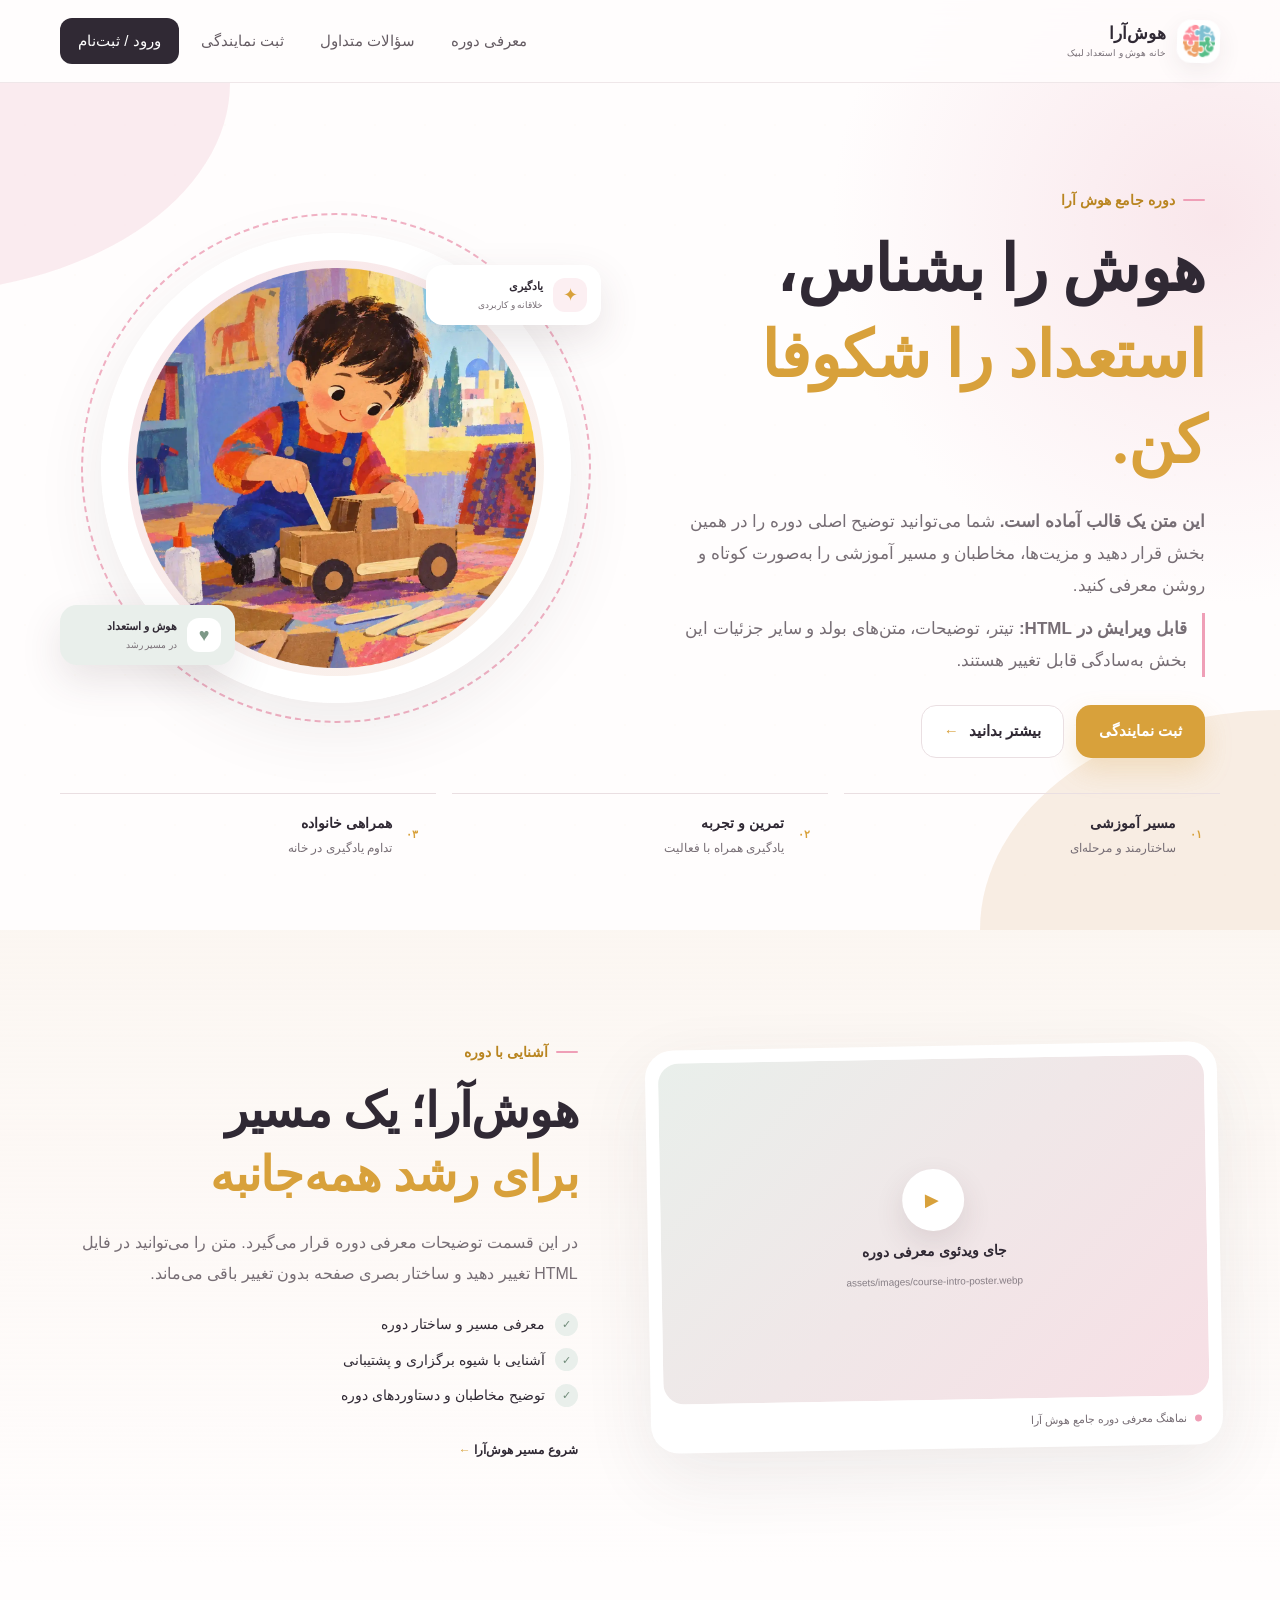
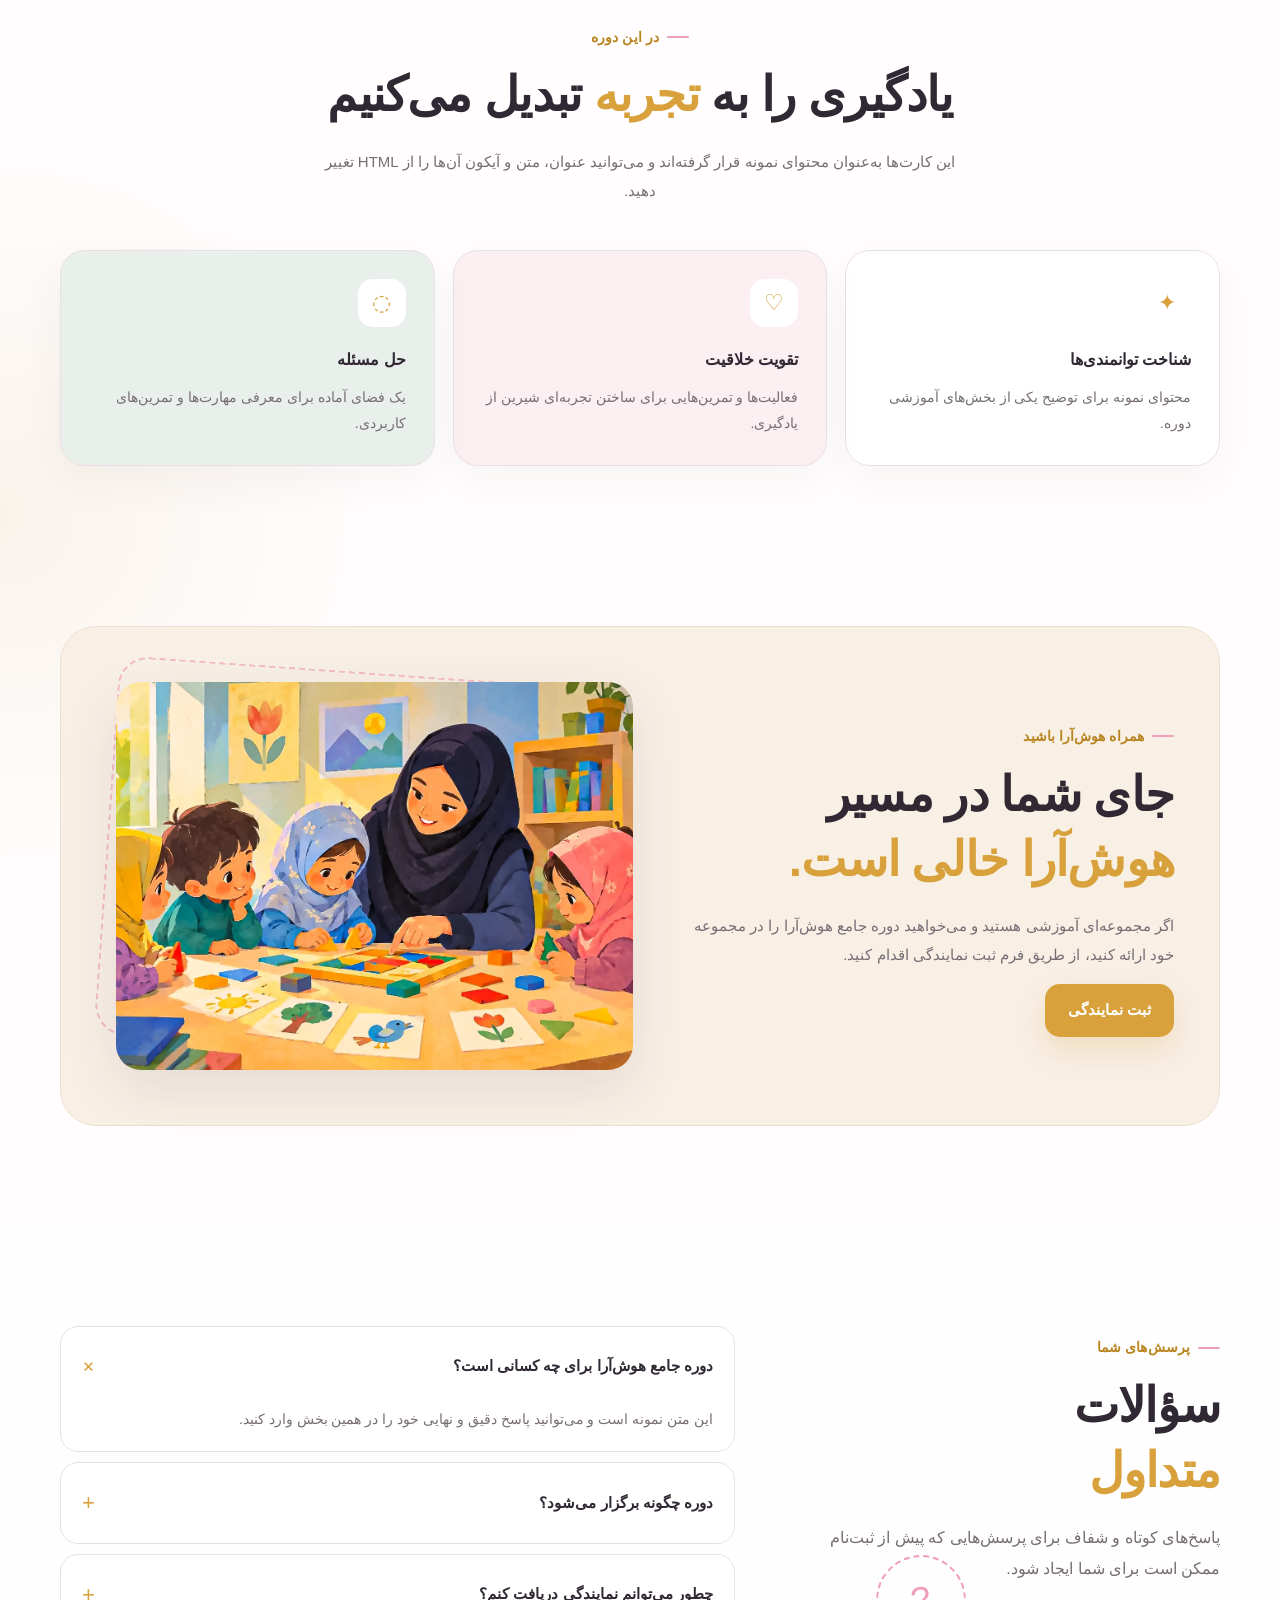
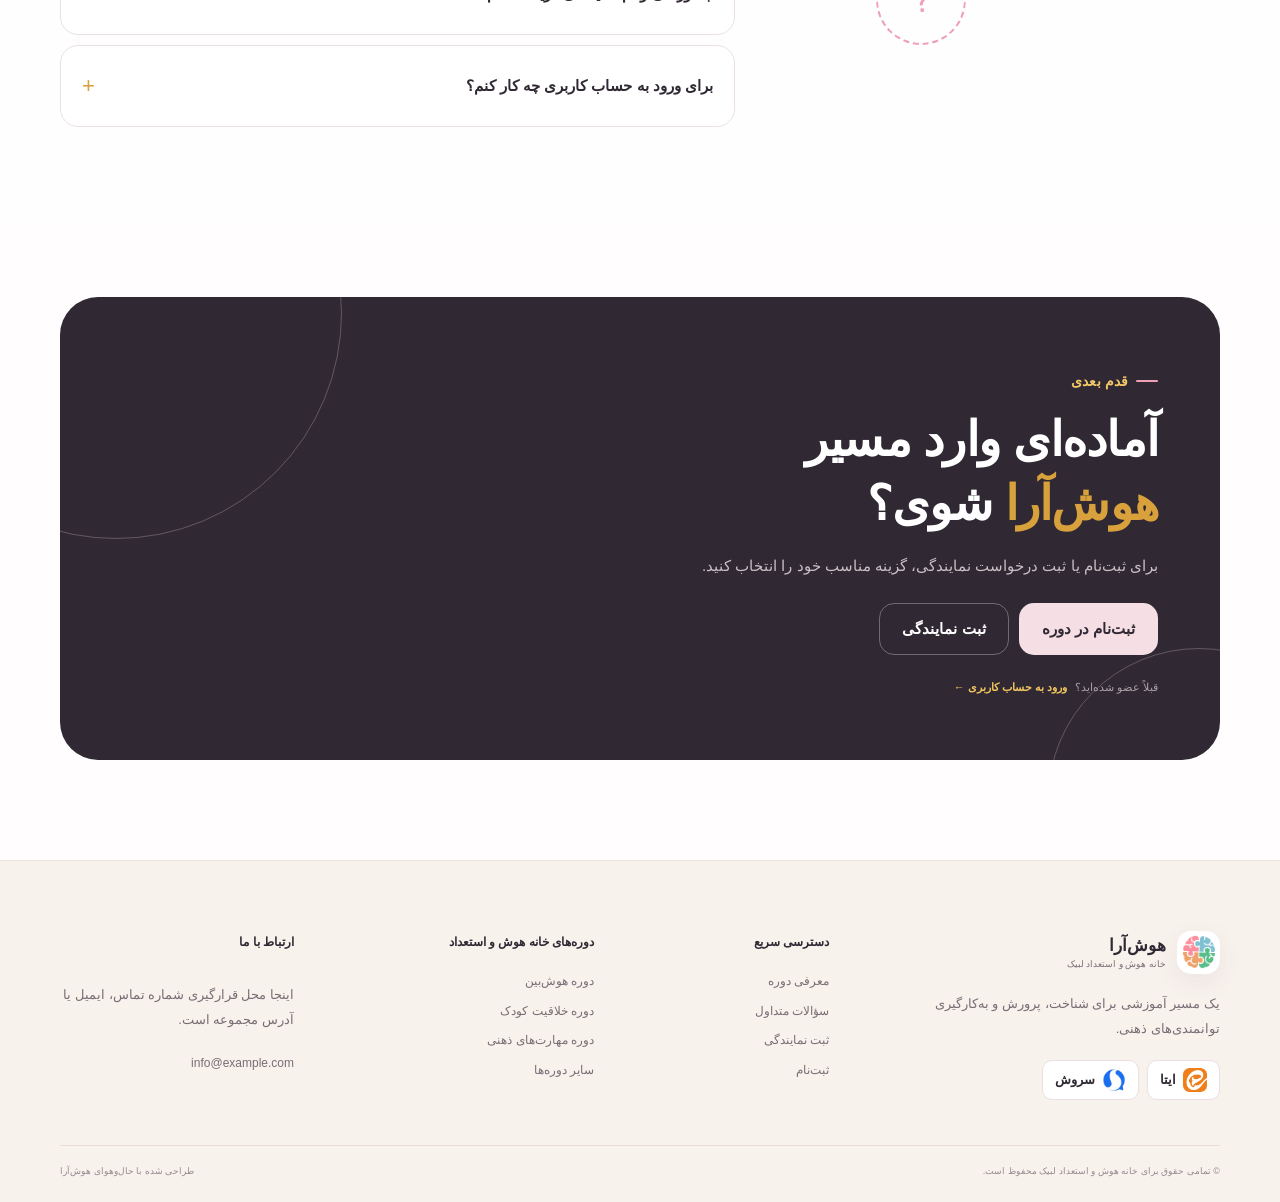
==== index.html @ d4685743 "first commit" ====
<!doctype html>
<html lang="fa" dir="rtl">
<head>
  <meta charset="UTF-8">
  <meta name="viewport" content="width=device-width, initial-scale=1.0">
  <meta name="description" content="دوره جامع هوش آرا؛ آموزش هوش، خلاقیت و مهارت‌های ذهنی">
  <title>دوره جامع هوش آرا</title>
  <link rel="preconnect" href="https://fonts.googleapis.com">
  <link rel="preconnect" href="https://fonts.gstatic.com" crossorigin>
  <link href="https://fonts.googleapis.com/css2?family=Vazirmatn:wght@300;400;500;600;700;800&display=swap" rel="stylesheet">
  <link rel="stylesheet" href="css/styles.css">
</head>
<body>
  <header class="site-header">
    <div class="container nav-wrap">
      <a class="brand" href="#top" aria-label="دوره جامع هوش آرا">
        <span class="brand-mark" aria-hidden="true">
          <img src="assets/logo/logo.png" alt="لوگو دوره جامع هوش آرا" width="32" height="32">
        </span>
        <span class="brand-text">
          <strong>هوش‌آرا</strong>
          <small>خانه هوش و استعداد لبیک</small>
        </span>
      </a>

      <button class="nav-toggle" type="button" aria-label="باز کردن منو" aria-expanded="false">
        <span></span><span></span><span></span>
      </button>

      <nav class="main-nav" aria-label="منوی اصلی">
        <a href="#about">معرفی دوره</a>
        <a href="#faq">سؤالات متداول</a>
        <a href="representive.html">ثبت نمایندگی</a>
        <a class="nav-login" href="student-registration.html">ورود / ثبت‌نام</a>
      </nav>
    </div>
  </header>

  <main id="top">
    <!-- HERO -->
    <section class="hero section">
      <div class="page-decoration page-decoration--top" aria-hidden="true"></div>
      <div class="page-decoration page-decoration--bottom" aria-hidden="true"></div>
      <div class="container hero-grid">
        <div class="hero-copy">
          <span class="eyebrow">دوره جامع هوش آرا</span>
          <h1 style="font-family: 'Darbareh Black';">هوش را بشناس،<br><em>استعداد را شکوفا کن.</em></h1>

          <div class="hero-template">
            <p class="lead"><strong>این متن یک قالب آماده است.</strong> شما می‌توانید توضیح اصلی دوره را در همین بخش قرار دهید و مزیت‌ها، مخاطبان و مسیر آموزشی را به‌صورت کوتاه و روشن معرفی کنید.</p>
            <p class="hero-note"><strong>قابل ویرایش در HTML:</strong> تیتر، توضیحات، متن‌های بولد و سایر جزئیات این بخش به‌سادگی قابل تغییر هستند.</p>
          </div>

          <div class="hero-actions">
            <a class="btn btn-primary" href="representive.html">ثبت نمایندگی</a>
            <a class="btn btn-ghost" href="#about">بیشتر بدانید <span>←</span></a>
          </div>
        </div>

        <div class="hero-visual">
          <div class="visual-frame visual-frame--large">
            <div class="image-placeholder image-placeholder--hero">
              <img src="assets/images/hero-character.webp" alt="کاراکتر معرفی دوره هوش‌آرا" width="400" height="400">
            </div>
          </div>
          <div class="dashed-ring"></div>
          <div class="floating-card floating-card--one">
            <span>✦</span>
            <div><strong>یادگیری</strong><small>خلاقانه و کاربردی</small></div>
          </div>
          <div class="floating-card floating-card--two">
            <span>♥</span>
            <div><strong>هوش و استعداد</strong><small>در مسیر رشد</small></div>
          </div>
        </div>
      </div>

      <div class="hero-bottom">
        <div class="container">
          <div class="mini-stat">
            <span>۰۱</span>
            <div><strong>مسیر آموزشی</strong><small>ساختارمند و مرحله‌ای</small></div>
          </div>
          <div class="mini-stat">
            <span>۰۲</span>
            <div><strong>تمرین و تجربه</strong><small>یادگیری همراه با فعالیت</small></div>
          </div>
          <div class="mini-stat">
            <span>۰۳</span>
            <div><strong>همراهی خانواده</strong><small>تداوم یادگیری در خانه</small></div>
          </div>
        </div>
      </div>
    </section>

    <!-- COURSE INTRO / VIDEO -->
    <section class="intro section" id="about">
      <div class="container intro-grid">
        <div class="video-card">
          <div class="video-inner">
            <div class="video-placeholder">
              <span class="play-button">▶</span>
              <strong>جای ویدئوی معرفی دوره</strong>
              <small>assets/images/course-intro-poster.webp</small>
            </div>
          </div>
          <div class="video-caption">
            <span class="video-dot"></span>
            <span>نماهنگ معرفی دوره جامع هوش آرا</span>
          </div>
        </div>

        <div class="section-copy">
          <span class="eyebrow">آشنایی با دوره</span>
          <h2>هوش‌آرا؛ یک مسیر<br><em>برای رشد همه‌جانبه</em></h2>
          <p>در این قسمت توضیحات معرفی دوره قرار می‌گیرد. متن را می‌توانید در فایل HTML تغییر دهید و ساختار بصری صفحه بدون تغییر باقی می‌ماند.</p>
          <ul class="check-list">
            <li><span>✓</span> معرفی مسیر و ساختار دوره</li>
            <li><span>✓</span> آشنایی با شیوه برگزاری و پشتیبانی</li>
            <li><span>✓</span> توضیح مخاطبان و دستاوردهای دوره</li>
          </ul>
          <a class="text-link" href="representive.html">شروع مسیر هوش‌آرا <span>←</span></a>
        </div>
      </div>
    </section>

    <!-- FEATURE CARDS -->
    <section class="features section">
      <div class="container">
        <div class="section-heading centered">
          <span class="eyebrow">در این دوره</span>
          <h2>یادگیری را به <em>تجربه</em> تبدیل می‌کنیم</h2>
          <p>این کارت‌ها به‌عنوان محتوای نمونه قرار گرفته‌اند و می‌توانید عنوان، متن و آیکون آن‌ها را از HTML تغییر دهید.</p>
        </div>

        <div class="feature-grid">
          <article class="feature-card">
            <div class="feature-icon">✦</div>
            <h3>شناخت توانمندی‌ها</h3>
            <p>محتوای نمونه برای توضیح یکی از بخش‌های آموزشی دوره.</p>
          </article>
          <article class="feature-card feature-card--pink">
            <div class="feature-icon">♡</div>
            <h3>تقویت خلاقیت</h3>
            <p>فعالیت‌ها و تمرین‌هایی برای ساختن تجربه‌ای شیرین از یادگیری.</p>
          </article>
          <article class="feature-card feature-card--green">
            <div class="feature-icon">◌</div>
            <h3>حل مسئله</h3>
            <p>یک فضای آماده برای معرفی مهارت‌ها و تمرین‌های کاربردی.</p>
          </article>
        </div>
      </div>
    </section>

    <!-- REPRESENTATIVE VISUAL -->
    <section class="representative section" id="representative">
      <div class="container representative-box">
        <div class="representative-copy">
          <span class="eyebrow">همراه هوش‌آرا باشید</span>
          <h2>جای شما در مسیر<br><em>هوش‌آرا خالی است.</em></h2>
          <p>اگر مجموعه‌ای آموزشی هستید و می‌خواهید دوره جامع هوش‌آرا را در مجموعه خود ارائه کنید، از طریق فرم ثبت نمایندگی اقدام کنید.</p>
          <a class="btn btn-primary" href="representive.html">ثبت نمایندگی</a>
        </div>
        <div class="representative-visual">
          <img class="representative-image" src="assets/images/description-picture.webp" alt="مربی و کودکان در حال فعالیت آموزشی و خلاقانه">
        </div>
      </div>
    </section>

    <!-- FAQ -->
    <section class="faq section" id="faq">
      <div class="container faq-grid">
        <div class="section-copy faq-intro">
          <span class="eyebrow">پرسش‌های شما</span>
          <h2>سؤالات<br><em>متداول</em></h2>
          <p>پاسخ‌های کوتاه و شفاف برای پرسش‌هایی که پیش از ثبت‌نام ممکن است برای شما ایجاد شود.</p>
          <div class="faq-decoration">?</div>
        </div>

        <div class="accordion">
          <div class="faq-item is-open">
            <button class="faq-question" type="button" aria-expanded="true">
              <span>دوره جامع هوش‌آرا برای چه کسانی است؟</span>
              <b>+</b>
            </button>
            <div class="faq-answer">
              <p>این متن نمونه است و می‌توانید پاسخ دقیق و نهایی خود را در همین بخش وارد کنید.</p>
            </div>
          </div>

          <div class="faq-item">
            <button class="faq-question" type="button" aria-expanded="false">
              <span>دوره چگونه برگزار می‌شود؟</span>
              <b>+</b>
            </button>
            <div class="faq-answer">
              <p>فرمت برگزاری، زمان‌بندی و جزئیات دسترسی را می‌توانید اینجا توضیح دهید.</p>
            </div>
          </div>

          <div class="faq-item">
            <button class="faq-question" type="button" aria-expanded="false">
              <span>چطور می‌توانم نمایندگی دریافت کنم؟</span>
              <b>+</b>
            </button>
            <div class="faq-answer">
              <p>اطلاعات مراحل ثبت نمایندگی و شرایط موردنیاز در این بخش قرار می‌گیرد.</p>
            </div>
          </div>

          <div class="faq-item">
            <button class="faq-question" type="button" aria-expanded="false">
              <span>برای ورود به حساب کاربری چه کار کنم؟</span>
              <b>+</b>
            </button>
            <div class="faq-answer">
              <p>از دکمه ورود در منوی سایت یا بخش پایانی صفحه استفاده کنید.</p>
            </div>
          </div>
        </div>
      </div>
    </section>

    <!-- CTA -->
    <section class="cta section" id="register">
      <div class="container">
        <div class="cta-card">
          <div class="cta-pattern"></div>
          <div class="cta-content">
            <span class="eyebrow">قدم بعدی</span>
            <h2>آماده‌ای وارد مسیر<br><em>هوش‌آرا</em> شوی؟</h2>
            <p>برای ثبت‌نام یا ثبت درخواست نمایندگی، گزینه مناسب خود را انتخاب کنید.</p>
            <div class="cta-actions">
              <a class="btn btn-primary btn-light" href="representive.html">ثبت‌نام در دوره</a>
              <a class="btn btn-outline-light" href="representive.html">ثبت نمایندگی</a>
            </div>
            <div class="login-row">
              <span>قبلاً عضو شده‌اید؟</span>
            <a href="representive.html">ورود به حساب کاربری ←</a>
            </div>
          </div>
        </div>
      </div>
    </section>
  </main>

  <footer class="site-footer">
    <div class="container footer-grid">
      <div class="footer-brand">
        <a class="brand" href="#top">
          <span class="brand-mark" aria-hidden="true">
            <img src="assets/logo/logo.png" alt="لوگو دوره جامع هوش آرا" width="32" height="32">
          </span>
          <span class="brand-text">
            <strong>هوش‌آرا</strong>
            <small>خانه هوش و استعداد لبیک</small>
          </span>
        </a>
        <p>یک مسیر آموزشی برای شناخت، پرورش و به‌کارگیری توانمندی‌های ذهنی.</p>
        <div class="socials">
          <a href="https://eitaa.com/khanehoshelabbayk" aria-label="ایتا"><img class="social-icon" src="assets/images/eitaa.png" alt=""><span>ایتا</span></a>
          <a href="https://splus.ir/khanehoshelabbayk" aria-label="سروش"><img class="social-icon" src="assets/images/splus.webp" alt=""><span>سروش</span></a>
        </div>
      </div>

      <div class="footer-column">
        <h3>دسترسی سریع</h3>
        <a href="#about">معرفی دوره</a>
        <a href="#faq">سؤالات متداول</a>
        <a href="representive.html">ثبت نمایندگی</a>
        <a href="representive.html">ثبت‌نام</a>
      </div>

      <div class="footer-column">
        <h3>دوره‌های خانه هوش و استعداد</h3>
        <a href="#">دوره هوش‌بین</a>
        <a href="#">دوره خلاقیت کودک</a>
        <a href="#">دوره مهارت‌های ذهنی</a>
        <a href="#">سایر دوره‌ها</a>
      </div>

      <div class="footer-column">
        <h3>ارتباط با ما</h3>
        <p>اینجا محل قرارگیری شماره تماس، ایمیل یا آدرس مجموعه است.</p>
        <a class="footer-email" href="mailto:info@example.com">info@example.com</a>
      </div>
    </div>

    <div class="container footer-bottom">
      <span>© تمامی حقوق برای خانه هوش و استعداد لبیک محفوظ است.</span>
      <span>طراحی شده با حال‌وهوای هوش‌آرا</span>
    </div>
  </footer>

  <script src="js/main.js"></script>
</body>
</html>
---- css/styles.css ----
:root {
  --bg: #fffdfd;
  --surface: #ffffff;
  --cream: #f8efe5;
  --cream-deep: #f2e0ce;
  
  --pink: #f7dfe5;
  --pink-soft: #fceff2;
  --pink-strong: #ef9fb7;
  --gold: #d8a13b;
  --gold-dark: #b98520;
  --green: #8ea294;
  --green-soft: #e9efeb;
  --ink: #302934;
  --muted: #776e75;
  --line: #eadfe2;
  --shadow: 0 24px 70px rgba(72, 51, 60, .09);
  --radius-xl: 34px;
  --radius-lg: 24px;
  --radius-md: 16px;
}

* { box-sizing: border-box; }
html { scroll-behavior: smooth; overflow-x: clip; }
body {
  margin: 0;
  overflow-x: clip;
  color: var(--ink);
  background:
    radial-gradient(circle at 95% 5%, rgba(247,223,229,.75), transparent 24rem),
    radial-gradient(circle at 0% 48%, rgba(248,239,229,.72), transparent 23rem),
    var(--bg);
  font-family: "Darbareh", Tahoma, sans-serif;
  font-size: 18px;
  line-height: 1.9;
}
body::before {
  content: "";
  position: fixed;
  inset: 0;
  pointer-events: none;
  opacity: .24;
  background-image:
    radial-gradient(circle at 25px 25px, rgba(216,161,59,.08) 1px, transparent 1.5px);
  background-size: 50px 50px;
  z-index: -2;
}
a { color: inherit; text-decoration: none; }
button, a { -webkit-tap-highlight-color: transparent; }
.container { width: min(1160px, calc(100% - 40px)); margin-inline: auto; }

.page-decoration {
  position: absolute;
  pointer-events: none;
  z-index: -1;
  filter: blur(.1px);
}
.page-decoration--top {
  width: 320px; height: 210px; top: 0; left: -90px;
  background: var(--pink); border-radius: 0 0 100% 0;
  opacity: .58;
}
.page-decoration--bottom {
  width: 300px; height: 220px; bottom: 0; right: 0;
  background: var(--cream-deep); border-radius: 100% 0 0 0;
  opacity: .55;
}

.site-header {
  position: sticky;
  top: 0;
  z-index: 20;
  background: rgba(255,253,253,.82);
  backdrop-filter: blur(18px);
  border-bottom: 1px solid rgba(234,223,226,.75);
}
.nav-wrap { min-height: 82px; display: flex; align-items: center; justify-content: space-between; gap: 24px; }
.brand { display: inline-flex; align-items: center; gap: 11px; }
.brand-mark {
  width: 43px; height: 43px; display: grid; grid-template-columns: 1fr 1fr;
  gap: 2px; padding: 5px; border-radius: 14px;
  background: #fff; box-shadow: 0 8px 25px rgba(80,50,60,.08);
  transform: rotate(2deg);
}
.brand-mark span { display: block; border-radius: 10px; }
.brand-mark span:nth-child(1) { background: #ef8fa8; }
.brand-mark span:nth-child(2) { background: #75bdd3; }
.brand-mark span:nth-child(3) { background: #e5a45a; }
.brand-mark span:nth-child(4) { background: #83ba83; }
.brand-text { display: grid; line-height: 1.25; }
.brand-text strong { font-size: 17px; }
.brand-text small { font-size: 9px; color: var(--muted); margin-top: 3px; }
.main-nav { display: flex; align-items: center; gap: 8px; }
.main-nav a { padding: 9px 14px; color: #665d64; font-size: 15px; font-weight: 500; border-radius: 12px; transition: background-color .24s ease, color .24s ease, transform .24s ease; }
.main-nav a:hover { background: var(--pink-soft); color: var(--ink); }
.main-nav .nav-login { background: var(--ink); color: #fff; padding-inline: 18px; }
.nav-toggle { display:none; background:none; border:0; padding:8px; cursor:pointer; }
.nav-toggle span { display:block; width:25px; height:2px; margin:5px; background:var(--ink); border-radius:10px; }

.section { padding: 100px 0; }
.hero { position:relative; isolation:isolate; padding-top: 80px; padding-bottom: 55px; overflow: hidden; }
.hero-grid { min-height: 610px; display: grid; grid-template-columns: 1fr 1fr; align-items: center; gap: 55px; }
.hero-copy { order: 0; padding-right: 15px; }
.hero-visual { order: 1; }
.eyebrow {
  display: inline-flex; align-items: center; gap: 8px; color: var(--gold-dark);
  font-size: 12px; font-weight: 700; letter-spacing: .1px;
}
.eyebrow::before { content:""; width: 22px; height: 2px; background: var(--pink-strong); border-radius: 10px; }
.hero h1, h2 { margin: 13px 0 20px; line-height: 1.35; letter-spacing: -.8px; }
.hero h1 { font-size: clamp(38px, 5vw, 65px); }
h2 { font-size: clamp(31px, 4vw, 48px); }
em { color: var(--gold); font-style: normal; }
.hero-template { max-width: 580px; color: var(--muted); font-size: 15px; }
.hero-template p { margin: 10px 0; }
.hero-note { padding-right: 15px; border-right: 3px solid var(--pink-strong); }
.hero-actions { display:flex; gap:12px; flex-wrap:wrap; margin-top:28px; }
.btn {
  display:inline-flex; align-items:center; justify-content:center; gap:10px;
  min-height: 48px; padding: 11px 22px; border-radius: 15px; border:1px solid transparent;
  font-size: 13px; font-weight:700; transition: transform .2s, box-shadow .2s, background .2s;
}
.btn:hover { transform: translateY(-2px); }
.btn-primary { background: var(--gold); color: #fff; box-shadow: 0 13px 28px rgba(216,161,59,.22); }
.btn-primary:hover { background: var(--gold-dark); }
.btn-ghost { background: #fff; border-color: var(--line); color: var(--ink); }
.btn-ghost span, .text-link span { color: var(--gold); }

.hero-visual { min-height: 580px; position:relative; display:flex; align-items:center; justify-content:center; }
.visual-frame--large {
  width: min(470px, 80vw); aspect-ratio: 1;
  border: 1px solid #fff; padding: 17px; border-radius: 50%;
  background: rgba(255,255,255,.82); box-shadow: var(--shadow);
  position: relative; z-index:2;
}
.image-placeholder {
  width:100%; height:100%; display:flex; flex-direction:column; align-items:center; justify-content:center;
  text-align:center; color:#887d83;
  background:
    linear-gradient(135deg, rgba(247,223,229,.8), rgba(248,239,229,.75)),
    repeating-linear-gradient(45deg, rgba(255,255,255,.38) 0 10px, transparent 10px 20px);
}
.image-placeholder--hero { border-radius:50%; border: 9px solid #fff; }
.image-placeholder--square { border-radius: 25px; min-height: 340px; }
.placeholder-icon { font-size: 42px; color: var(--gold); line-height:1; margin-bottom:10px; }
.image-placeholder strong { font-size:15px; }
.image-placeholder small { font-size:10px; direction:ltr; opacity:.65; margin-top:4px; }
.dashed-ring {
  position:absolute; width: 510px; aspect-ratio:1; border: 2px dashed var(--pink-strong);
  border-radius:50%; opacity:.8; transform: rotate(8deg);
}
.floating-card {
  position:absolute; z-index:3; display:flex; align-items:center; gap:10px;
  background:#fff; padding:11px 14px; border-radius:17px; box-shadow:0 15px 40px rgba(75,54,63,.13);
  min-width: 175px;
}
.floating-card > span { width:34px; height:34px; display:grid; place-items:center; border-radius:12px; background:var(--pink-soft); color:var(--gold); }
.floating-card strong, .floating-card small { display:block; }
.floating-card strong { font-size:11px; }
.floating-card small { color:var(--muted); font-size:9px; }
.floating-card--one { right: 2%; top: 15%; }
.floating-card--two { left: 0; bottom: 16%; background: var(--green-soft); }
.floating-card--two > span { background:#fff; color:#7d9887; }

.hero-bottom { margin-top: 20px; }
.hero-bottom .container { display:grid; grid-template-columns: repeat(3, 1fr); gap:16px; }
.mini-stat {
  display:flex; align-items:center; gap:14px; padding:16px 18px; border-top:1px solid var(--line);
}
.mini-stat > span { font-size:11px; color:var(--gold); font-weight:800; }
.mini-stat strong, .mini-stat small { display:block; }
.mini-stat strong { font-size:12px; }
.mini-stat small { font-size:10px; color:var(--muted); }

.intro { background: linear-gradient(180deg, rgba(248,239,229,.48), rgba(255,255,255,0)); }
.intro-grid { display:grid; grid-template-columns: 1.05fr .95fr; align-items:center; gap:70px; }
.video-card { background:#fff; padding:13px; border-radius:28px; box-shadow:var(--shadow); transform:rotate(-1deg); }
.video-inner { aspect-ratio: 16/10; overflow:hidden; border-radius:21px; }
.video-placeholder { height:100%; display:flex; flex-direction:column; align-items:center; justify-content:center; gap:7px; background: linear-gradient(135deg,#e9efeb,#f7dfe5); }
.play-button {
  width:62px; height:62px; display:grid; place-items:center; padding-right:2px;
  background:#fff; color:var(--gold); border-radius:50%; box-shadow:0 12px 30px rgba(70,50,60,.12);
}
.video-placeholder strong { font-size:14px; }
.video-placeholder small { font-size:10px; opacity:.55; direction:ltr; }
.video-caption { padding:12px 8px 3px; display:flex; align-items:center; gap:8px; font-size:11px; color:var(--muted); }
.video-dot { width:7px; height:7px; border-radius:50%; background:var(--pink-strong); }
.section-copy p { color:var(--muted); font-size:14px; max-width:520px; }
.check-list { list-style:none; padding:0; margin:22px 0; display:grid; gap:9px; }
.check-list li { font-size:12px; display:flex; align-items:center; gap:10px; }
.check-list span { display:grid; place-items:center; width:23px; height:23px; border-radius:50%; background:var(--green-soft); color:#6f8a78; font-size:11px; }
.text-link { font-size:12px; font-weight:800; color:var(--ink); }

.features { padding-top:50px; }
.section-heading { max-width:660px; margin-bottom:45px; }
.section-heading.centered { text-align:center; margin-inline:auto; }
.section-heading.centered .eyebrow { justify-content:center; }
.section-heading p { color:var(--muted); font-size:13px; }
.feature-grid { display:grid; grid-template-columns:repeat(3,1fr); gap:18px; }
.feature-card { background:rgba(255,255,255,.8); border:1px solid var(--line); border-radius:25px; padding:28px; box-shadow:0 15px 45px rgba(72,51,60,.05); }
.feature-card--pink { background:var(--pink-soft); }
.feature-card--green { background:var(--green-soft); }
.feature-icon { width:48px; height:48px; display:grid; place-items:center; border-radius:15px; background:#fff; color:var(--gold); font-size:22px; margin-bottom:18px; }
.feature-card h3 { margin:0 0 8px; font-size:16px; }
.feature-card p { margin:0; color:var(--muted); font-size:12px; }

.representative { padding-top:60px; }
.representative-box {
  display:grid; grid-template-columns:.95fr 1.05fr; gap:45px; align-items:center;
  padding:45px; border-radius:36px; background:var(--cream); border:1px solid #f0dfcf;
}
.representative-copy p { color:var(--muted); font-size:13px; max-width:500px; }
.representative-visual { position:relative; padding:10px; }
.representative-visual::before { content:""; position:absolute; inset:0 8% 7% 0; border:2px dashed rgba(239,159,183,.65); border-radius:30px; transform:rotate(4deg); }
.representative-image { position:relative; z-index:1; display:block; width:100%; min-height:340px; aspect-ratio:4/3; object-fit:cover; border-radius:25px; box-shadow:0 20px 55px rgba(72,51,60,.1); }

.faq { background:rgba(255,255,255,.6); }
.faq-grid { display:grid; grid-template-columns:.75fr 1.25fr; gap:80px; align-items:start; }
.faq-intro { position:relative; }
.faq-decoration {
  position:absolute; left:15%; bottom:-45px; width:90px; height:90px; border:2px dashed var(--pink-strong);
  border-radius:50%; display:grid; place-items:center; color:var(--pink-strong); font-size:36px; transform:rotate(-10deg);
}
.accordion { display:grid; gap:10px; }
.faq-item { background:#fff; border:1px solid var(--line); border-radius:18px; overflow:hidden; }
.faq-question { width:100%; padding:19px 21px; border:0; background:transparent; color:var(--ink); font:inherit; font-size:15px; font-weight:700; display:flex; align-items:center; justify-content:space-between; text-align:right; cursor:pointer; }
.faq-question b { color:var(--gold); font-size:22px; font-weight:400; transition:transform .22s ease; }
.faq-item.is-open .faq-question b { transform:rotate(45deg); }
.faq-answer { max-height:0; overflow:hidden; transition:max-height .32s cubic-bezier(.2,.7,.2,1); }
.faq-answer p { margin:0; padding:0 21px 18px; color:var(--muted); font-size:14px; }
.faq-item.is-open .faq-answer { max-height:180px; }

.cta { padding-top:70px; }
.cta-card {
  position:relative; overflow:hidden; border-radius:38px; background:var(--ink); color:#fff;
  padding:62px; min-height:380px; display:flex; align-items:center;
}
.cta-card::before, .cta-card::after { content:""; position:absolute; border:1px solid rgba(247,223,229,.25); border-radius:50%; }
.cta-card::before { width:450px; height:450px; left:-170px; top:-210px; }
.cta-card::after { width:300px; height:300px; right:-130px; bottom:-190px; }
.cta-content { position:relative; z-index:1; max-width:650px; }
.cta-content .eyebrow { color:#f3c867; }
.cta-content h2 { margin-bottom:10px; }
.cta-content p { color:#c9c0c5; font-size:13px; }
.cta-actions { display:flex; gap:10px; flex-wrap:wrap; margin-top:22px; }
.btn-light { background:#f6dfe4; color:var(--ink); box-shadow:none; }
.btn-outline-light { border-color:rgba(255,255,255,.3); color:#fff; }
.login-row { display:flex; gap:8px; align-items:center; margin-top:22px; font-size:11px; color:#aaa1a7; }
.login-row a { color:#f2c65e; font-weight:700; }

.site-footer { padding:70px 0 22px; background:#f8f2ed; border-top:1px solid #efe2d9; }
.footer-grid { display:grid; grid-template-columns:1.35fr .75fr 1fr .9fr; gap:40px; }
.footer-brand p, .footer-column p { color:var(--muted); font-size:11px; max-width:300px; }
.socials { display:flex; gap:8px; margin-top:18px; }
.socials a { display:inline-flex; align-items:center; gap:7px; padding:7px 12px; border-radius:10px; background:#fff; border:1px solid var(--line); font-size:13px; font-weight:600; white-space:nowrap; }
.social-icon { display:block; width:24px; height:24px; object-fit:contain; }
.footer-column { display:flex; flex-direction:column; align-items:flex-start; gap:7px; }
.footer-column h3 { margin:0 0 9px; font-size:12px; }
.footer-column a { color:var(--muted); font-size:10px; }
.footer-column a:hover { color:var(--gold-dark); }
.footer-email { direction:ltr; }
.footer-bottom { margin-top:45px; padding-top:17px; border-top:1px solid #e8dcd3; display:flex; justify-content:space-between; gap:20px; color:#948990; font-size:9px; }

@media (max-width: 900px) {
  .hero-grid, .intro-grid, .representative-box, .faq-grid { grid-template-columns:1fr; }
  .hero-copy { order:1; text-align:center; padding:0; }
  .hero-visual { order:0; }
  .hero-template { margin-inline:auto; }
  .hero-actions { justify-content:center; }
  .hero-visual { min-height:520px; }
  .feature-grid { grid-template-columns:1fr; }
  .faq-grid { gap:35px; }
  .footer-grid { grid-template-columns:1fr 1fr; }
}
@media (max-width: 700px) {
  .container { width:min(100% - 36px, 1160px); }
  .nav-wrap { min-height:70px; }
  .main-nav {
    position:absolute; top:70px; right:18px; left:18px; padding:10px;
    flex-direction:column; align-items:stretch; background:#fff; border:1px solid var(--line);
    border-radius:18px; box-shadow:var(--shadow); display:flex;
    opacity:0; visibility:hidden; pointer-events:none; transform:translateY(-8px) scale(.985);
    transform-origin:top center;
    transition:opacity .24s ease, transform .24s cubic-bezier(.2,.7,.2,1), visibility .24s;
  }
  .main-nav.is-open { opacity:1; visibility:visible; pointer-events:auto; transform:translateY(0) scale(1); }
  .main-nav a { text-align:center; }
  .nav-toggle { display:block; }
  .hero { padding-top:50px; }
  .hero h1 { font-size:40px; }
  .hero-visual { min-height:390px; }
  .page-decoration--bottom { width:190px; height:145px; }
  .visual-frame--large { width:320px; }
  .dashed-ring { width:350px; }
  .floating-card { transform:scale(.84); }
  .floating-card--one { right:-3%; top:7%; }
  .floating-card--two { left:0; bottom:8%; }
  .hero-bottom .container { grid-template-columns:1fr; }
  .mini-stat { padding:11px 15px; }
  .section { padding:72px 0; }
  .representative-box { padding:28px 22px; }
  .cta-card { padding:40px 25px; min-height:340px; }
  .footer-grid { grid-template-columns:1fr; }
  .footer-bottom { flex-direction:column; gap:6px; }
}

.eyebrow { font-size: 14px; }
.hero-template { font-size: 17px; }
.btn { font-size: 15px; }
.mini-stat strong { font-size: 14px; }
.mini-stat small { font-size: 12px; }
.section-copy p { font-size: 16px; }
.check-list li { font-size: 14px; }
.section-heading p { font-size: 15px; }
.feature-card p { font-size: 14px; }
.representative-copy p { font-size: 15px; }
.cta-content p { font-size: 15px; }
.footer-brand p, .footer-column p { font-size: 13px; }
.footer-column a { font-size: 12px; }


/* ================================
   REPRESENTATIVE APPLICATION PAGE
   ================================ */

.representative-page {
  min-height: 100vh;
  position: relative;
  isolation: isolate;
  overflow-x: hidden;
  padding-bottom: 70px;
}

.representative-page::before,
.representative-page::after {
  content: "";
  position: fixed;
  pointer-events: none;
  z-index: -1;
  border-radius: 50%;
  filter: blur(.2px);
}

.representative-page::before {
  width: 420px;
  height: 420px;
  top: -190px;
  left: -150px;
  background: rgba(247,223,229,.58);
}

.representative-page::after {
  width: 360px;
  height: 360px;
  bottom: -170px;
  right: -130px;
  background: rgba(248,239,229,.72);
}

.representative-page .site-header {
  position: relative;
}

.representative-form-main {
  padding: 58px 0 0;
}

.representative-intro {
  text-align: center;
  max-width: 720px;
  margin: 0 auto 38px;
}

.representative-intro .eyebrow {
  justify-content: center;
}

.representative-intro h1 {
  margin: 12px 0 12px;
  font-family: 'Darbareh Black', "Darbareh", Tahoma, sans-serif;
  font-size: clamp(35px, 5vw, 56px);
  line-height: 1.35;
  letter-spacing: -.8px;
}

.representative-intro p {
  margin: 0 auto;
  max-width: 650px;
  color: var(--muted);
  font-size: 15px;
}

.representative-form-shell {
  width: min(820px, calc(100% - 40px));
  margin-inline: auto;
}

.form-progress {
  margin-bottom: 17px;
}

.form-progress-top {
  display: flex;
  align-items: center;
  justify-content: space-between;
  gap: 15px;
  color: var(--muted);
  font-size: 11px;
  margin-bottom: 8px;
}

.form-progress-top strong {
  color: var(--ink);
  font-size: 12px;
}

.form-progress-bar {
  height: 5px;
  overflow: hidden;
  background: rgba(234,223,226,.72);
  border-radius: 99px;
}

.form-progress-fill {
  height: 100%;
  width: 14.2857%;
  border-radius: inherit;
  background: linear-gradient(90deg, var(--pink-strong), var(--gold));
  transition: width .55s cubic-bezier(.2,.75,.2,1);
}

.representative-form-card {
  position: relative;
  background: rgba(255,255,255,.92);
  border: 1px solid rgba(234,223,226,.9);
  border-radius: 34px;
  box-shadow: var(--shadow);
  overflow: hidden;
}

.representative-form-card::before {
  content: "";
  position: absolute;
  width: 210px;
  height: 210px;
  left: -115px;
  top: -120px;
  border-radius: 50%;
  background: rgba(247,223,229,.4);
  pointer-events: none;
}

.form-stage {
  position: relative;
  min-height: 475px;
  height: 475px;
  overflow: visible;
  transition: height .35s cubic-bezier(.2,.75,.2,1);
}

.form-slide {
  position: absolute;
  inset: 0 0 auto;
  padding: 48px 58px 34px;
  opacity: 0;
  visibility: hidden;
  pointer-events: none;
  transform: translateX(35px);
  transition:
    opacity .42s ease,
    transform .52s cubic-bezier(.2,.75,.2,1),
    visibility 0s linear .52s;
}

.form-slide.is-active {
  opacity: 1;
  visibility: visible;
  pointer-events: auto;
  transform: translateX(0);
  transition:
    opacity .42s ease,
    transform .52s cubic-bezier(.2,.75,.2,1),
    visibility 0s linear 0s;
}

.form-slide.is-back {
  transform: translateX(-35px);
}

.form-slide-header {
  max-width: 650px;
  margin-bottom: 31px;
}

.form-step-number {
  display: inline-grid;
  place-items: center;
  width: 39px;
  height: 39px;
  border-radius: 13px;
  background: var(--pink-soft);
  color: var(--gold-dark);
  font-size: 12px;
  font-weight: 800;
  margin-bottom: 14px;
}

.form-slide h2 {
  margin: 0 0 9px;
  font-size: clamp(27px, 4vw, 39px);
}

.form-slide h2 em {
  color: var(--gold);
}

.form-slide-description {
  color: var(--muted);
  font-size: 14px;
  margin: 0;
  max-width: 610px;
}

.form-grid {
  display: grid;
  grid-template-columns: repeat(2, minmax(0, 1fr));
  gap: 19px;
}

.form-field {
  display: grid;
  gap: 7px;
}

.form-field.full {
  grid-column: 1 / -1;
}

.form-field label {
  font-size: 12px;
  font-weight: 700;
  color: var(--ink);
}

.form-field label span {
  color: var(--pink-strong);
  margin-right: 3px;
}

.form-field input,
.form-field select,
.form-field textarea {
  width: 100%;
  border: 1px solid var(--line);
  border-radius: 15px;
  background: #fff;
  color: var(--ink);
  font: inherit;
  font-size: 13px;
  outline: none;
  padding: 12px 14px;
  min-height: 49px;
  transition:
    border-color .2s ease,
    box-shadow .2s ease,
    background .2s ease,
    transform .2s ease;
}

.form-field textarea {
  min-height: 110px;
  resize: vertical;
  line-height: 1.8;
}

.form-field input::placeholder,
.form-field textarea::placeholder {
  color: #b0a6ab;
}

.form-field input:focus,
.form-field select:focus,
.form-field textarea:focus {
  border-color: rgba(216,161,59,.7);
  background: #fffdfb;
  box-shadow: 0 0 0 4px rgba(216,161,59,.08);
}

.form-field input:invalid:not(:placeholder-shown),
.form-field select:invalid {
  box-shadow: none;
}

.choice-grid {
  display: grid;
  grid-template-columns: repeat(3, 1fr);
  gap: 12px;
}

.choice-card {
  position: relative;
}

.choice-card input {
  position: absolute;
  opacity: 0;
  pointer-events: none;
}

.choice-card label {
  min-height: 76px;
  padding: 13px 12px;
  display: flex;
  flex-direction: column;
  justify-content: center;
  gap: 2px;
  text-align: center;
  border: 1px solid var(--line);
  border-radius: 16px;
  background: rgba(255,255,255,.75);
  cursor: pointer;
  transition:
    transform .2s ease,
    border-color .2s ease,
    background .2s ease,
    box-shadow .2s ease;
}

.choice-card label strong {
  font-size: 12px;
}

.choice-card label small {
  color: var(--muted);
  font-size: 10px;
}

.choice-card label:hover {
  transform: translateY(-2px);
  border-color: #e7c4cd;
}

.choice-card input:checked + label {
  background: var(--pink-soft);
  border-color: var(--pink-strong);
  box-shadow: 0 9px 25px rgba(239,159,183,.13);
}

.checkbox-row {
  display: flex;
  align-items: flex-start;
  gap: 10px;
  color: var(--muted);
  font-size: 11px;
  line-height: 1.8;
  margin-top: 19px;
}

.checkbox-row input {
  width: 17px;
  height: 17px;
  accent-color: var(--gold);
  flex: 0 0 auto;
  margin-top: 2px;
}

.form-actions {
  display: flex;
  align-items: center;
  justify-content: space-between;
  gap: 14px;
  padding: 20px 58px 25px;
  border-top: 1px solid rgba(234,223,226,.75);
  background: rgba(248,239,229,.28);
}

.form-actions-right {
  display: flex;
  gap: 10px;
  margin-right: auto;
}

.form-back {
  color: var(--muted);
  border-color: var(--line);
  background: #fff;
}

.form-back:hover {
  color: var(--ink);
}

.form-next {
  min-width: 124px;
}

.representative-form-card .btn {
  font-family: inherit;
}

.form-helper {
  color: var(--muted);
  font-size: 10px;
}

.form-success {
  display: none;
  text-align: center;
  padding: 44px 36px;
  align-items: center;
  justify-content: center;
  flex-direction: column;
}

.form-success.is-visible {
  display: flex;
}

.form-success-icon {
  width: 64px;
  height: 64px;
  display: grid;
  place-items: center;
  border-radius: 24px;
  background: var(--green-soft);
  color: #6f8a78;
  font-size: 31px;
  margin-bottom: 16px;
}

.form-success h2 {
  margin: 0 0 10px;
}

.form-success p {
  color: var(--muted);
  font-size: 14px;
  max-width: 540px;
  margin: 0 auto 25px;
}

.form-note {
  text-align: center;
  color: #9b9096;
  font-size: 10px;
  margin: 16px auto 0;
}

.form-required-note {
  color: var(--muted);
  font-size: 10px;
}

@media (max-width: 700px) {
  .representative-form-main {
    padding-top: 38px;
  }

  .representative-intro {
    margin-bottom: 27px;
  }

  .representative-intro p {
    font-size: 13px;
  }

  .representative-form-shell {
    width: min(100% - 24px, 820px);
  }

  .representative-form-card {
    border-radius: 25px;
  }

  .form-stage {
    min-height: 0;
  }

  .form-slide {
    padding: 32px 22px 27px;
  }

  .form-slide-header {
    margin-bottom: 24px;
  }

  .form-grid,
  .choice-grid {
    grid-template-columns: 1fr;
  }

  .form-field.full {
    grid-column: auto;
  }

  .form-actions {
    padding: 16px 22px 20px;
    flex-wrap: wrap;
  }

  .form-helper {
    width: 100%;
    order: 2;
  }

  .form-actions-right {
    width: 100%;
    justify-content: space-between;
    margin: 0;
  }

  .form-actions .btn {
    flex: 1;
  }

  .form-success {
    padding: 38px 22px;
  }
}

@media (prefers-reduced-motion: reduce) {
  .form-slide,
  .form-progress-fill,
  .choice-card label,
  .form-field input,
  .form-field select,
  .form-field textarea {
    transition: none;
  }
}


/* ================================
   STUDENT ENROLLMENT / REPRESENTATIVE LINK PAGE
   ================================ */

.enrollment-page {
  min-height: 100vh;
  position: relative;
  isolation: isolate;
  padding-bottom: 70px;
}

.enrollment-page .site-header { position: relative; }

.enrollment-main { padding: 48px 0 0; }

.enrollment-hero {
  width: min(980px, calc(100% - 40px));
  margin: 0 auto 24px;
  display: grid;
  grid-template-columns: 1.15fr .85fr;
  gap: 22px;
  align-items: stretch;
}

.enrollment-hero-copy,
.representative-info-card,
.notice-card,
.enrollment-card {
  background: rgba(255,255,255,.93);
  border: 1px solid rgba(234,223,226,.92);
  box-shadow: var(--shadow);
}

.enrollment-hero-copy {
  padding: 38px 42px;
  border-radius: 32px;
}

.enrollment-hero-copy h1 {
  margin: 10px 0 12px;
  font-family: 'Darbareh Black', "Darbareh", Tahoma, sans-serif;
  font-size: clamp(32px, 4.5vw, 54px);
  line-height: 1.4;
  letter-spacing: -.8px;
}

.enrollment-hero-copy p {
  margin: 0;
  color: var(--muted);
  font-size: 15px;
  max-width: 650px;
}

.enrollment-hero-meta {
  display:flex;
  flex-wrap:wrap;
  gap:8px;
  margin-top:22px;
}

.enrollment-pill {
  display:inline-flex;
  align-items:center;
  gap:7px;
  padding:7px 12px;
  border-radius:999px;
  background:var(--pink-soft);
  color:var(--ink);
  border:1px solid rgba(239,159,183,.25);
  font-size:11px;
  font-weight:700;
}

.representative-info-card {
  position:relative;
  overflow:hidden;
  padding:28px;
  border-radius:32px;
  background:var(--cream);
  border-color:#f0dfcf;
}

.representative-info-card::before {
  content:"";
  position:absolute;
  width:170px;
  height:170px;
  left:-90px;
  bottom:-95px;
  border:1px dashed rgba(239,159,183,.7);
  border-radius:50%;
}

.rep-card-label {
  display:block;
  color:var(--gold-dark);
  font-size:11px;
  font-weight:800;
  margin-bottom:12px;
}

.rep-card-name {
  margin:0 0 5px;
  font-size:25px;
  line-height:1.5;
}

.rep-card-sub {
  margin:0;
  color:var(--muted);
  font-size:12px;
}

.rep-card-details {
  display:grid;
  gap:8px;
  margin-top:20px;
}

.rep-detail {
  display:flex;
  align-items:center;
  gap:9px;
  padding:9px 11px;
  border-radius:13px;
  background:rgba(255,255,255,.65);
  font-size:11px;
}

.rep-detail b { color:var(--gold-dark); }

.enrollment-disclaimer {
  width:min(980px, calc(100% - 40px));
  margin:0 auto 25px;
  padding:20px 23px;
  border:1px solid #ead7bd;
  border-radius:22px;
  background:linear-gradient(135deg,#fffaf2,#f8efe5);
  box-shadow:0 12px 35px rgba(72,51,60,.05);
}

.enrollment-disclaimer strong {
  display:block;
  margin-bottom:5px;
  font-size:14px;
  color:#805d22;
}

.enrollment-disclaimer p {
  margin:0;
  color:#756b68;
  font-size:12px;
}

.enrollment-disclaimer b { color:var(--ink); }

.enrollment-shell {
  width:min(820px, calc(100% - 40px));
  margin-inline:auto;
}

.enrollment-progress {
  margin-bottom:16px;
}

.enrollment-progress-top {
  display:flex;
  justify-content:space-between;
  align-items:center;
  gap:15px;
  color:var(--muted);
  font-size:11px;
  margin-bottom:8px;
}

.enrollment-progress-top strong {
  color:var(--ink);
  font-size:12px;
}

.enrollment-progress-bar {
  height:5px;
  overflow:hidden;
  border-radius:99px;
  background:rgba(234,223,226,.75);
}

.enrollment-progress-fill {
  width:12.5%;
  height:100%;
  border-radius:inherit;
  background:linear-gradient(90deg,var(--pink-strong),var(--gold));
  transition:width .5s cubic-bezier(.2,.75,.2,1);
}

.enrollment-card {
  border-radius:34px;
  overflow:hidden;
}

.enrollment-stage {
  position:relative;
  min-height:480px;
}

.enrollment-slide {
  display:none;
  padding:38px 42px 34px;
  animation:enrollmentSlideIn .38s ease both;
}

.enrollment-slide.is-active { display:block; }

@keyframes enrollmentSlideIn {
  from { opacity:0; transform:translateX(18px); }
  to { opacity:1; transform:translateX(0); }
}

.enrollment-slide-header {
  margin-bottom:28px;
}

.enrollment-step-number {
  display:inline-grid;
  place-items:center;
  width:44px;
  height:44px;
  border-radius:15px;
  background:var(--pink-soft);
  color:var(--gold-dark);
  font-size:12px;
  font-weight:900;
  margin-bottom:13px;
}

.enrollment-slide-header h2 {
  margin:0 0 8px;
  font-size:clamp(27px,4vw,40px);
}

.enrollment-slide-description {
  margin:0;
  color:var(--muted);
  font-size:13px;
  max-width:650px;
}

.enrollment-section-note {
  margin:0 0 20px;
  padding:13px 15px;
  border-right:3px solid var(--pink-strong);
  border-radius:12px;
  background:#fff9fa;
  color:var(--muted);
  font-size:11px;
}

.enrollment-grid {
  display:grid;
  grid-template-columns:1fr 1fr;
  gap:17px;
}

.enrollment-field { min-width:0; }
.enrollment-field.full { grid-column:1 / -1; }

.enrollment-field label {
  display:block;
  margin-bottom:7px;
  color:var(--ink);
  font-size:12px;
  font-weight:800;
}

.enrollment-field label span { color:#cf6887; }

.enrollment-card .checkbox-row {
  align-items:center;
  font-size:13px;
}

.enrollment-card .checkbox-row input {
  margin-top:0;
}

.enrollment-field input,
.enrollment-field select,
.enrollment-field textarea {
  width:100%;
  border:1px solid var(--line);
  outline:none;
  background:#fff;
  color:var(--ink);
  border-radius:14px;
  padding:12px 14px;
  font:inherit;
  font-size:13px;
  line-height:1.7;
  transition:border-color .2s,box-shadow .2s,background .2s;
}

.enrollment-field textarea {
  min-height:112px;
  resize:vertical;
}

.enrollment-field input::placeholder,
.enrollment-field textarea::placeholder { color:#a79da2; }

.enrollment-field input:focus,
.enrollment-field select:focus,
.enrollment-field textarea:focus {
  border-color:var(--pink-strong);
  box-shadow:0 0 0 4px rgba(239,159,183,.12);
}

.enrollment-field input:invalid:not(:focus):not(:placeholder-shown),
.enrollment-field select:invalid:not(:focus) {
  border-color:#df9aaa;
}

.enrollment-choice-grid {
  display:grid;
  grid-template-columns:repeat(3,1fr);
  gap:10px;
}

.enrollment-choice {
  position:relative;
}

.enrollment-choice input {
  position:absolute;
  opacity:0;
  pointer-events:none;
}

.enrollment-choice label {
  display:flex;
  min-height:82px;
  flex-direction:column;
  justify-content:center;
  gap:2px;
  padding:13px;
  margin:0;
  border:1px solid var(--line);
  border-radius:16px;
  background:#fff;
  cursor:pointer;
  transition:.2s ease;
}

.enrollment-choice label strong { font-size:12px; }
.enrollment-choice label small { color:var(--muted); font-size:10px; }

.enrollment-choice input:checked + label {
  border-color:var(--pink-strong);
  background:var(--pink-soft);
  box-shadow:0 8px 24px rgba(239,159,183,.12);
  transform:translateY(-1px);
}

.enrollment-choice input:focus-visible + label {
  outline:3px solid rgba(216,161,59,.25);
}

.child-summary {
  display:flex;
  align-items:center;
  gap:12px;
  padding:15px;
  margin-bottom:18px;
  border-radius:18px;
  background:var(--green-soft);
}

.child-summary-icon {
  width:42px;
  height:42px;
  display:grid;
  place-items:center;
  flex:0 0 auto;
  border-radius:14px;
  background:#fff;
  color:#6f8a78;
  font-size:20px;
}

.child-summary strong,
.child-summary small { display:block; }
.child-summary strong { font-size:13px; }
.child-summary small { color:var(--muted); font-size:10px; }

.course-option-grid {
  display:grid;
  grid-template-columns:1fr 1fr;
  gap:13px;
  margin-top:5px;
}

.course-option {
  position:relative;
  min-width:0;
}

.course-option input {
  position:absolute;
  opacity:0;
  pointer-events:none;
}

.course-option label {
  display:block;
  height:100%;
  padding:19px;
  border:1px solid var(--line);
  border-radius:21px;
  background:#fff;
  cursor:pointer;
  transition:.2s ease;
}

.course-option label strong {
  display:block;
  font-size:15px;
  margin-bottom:5px;
}

.course-option label small {
  display:block;
  color:var(--muted);
  font-size:10px;
  line-height:1.8;
}

.course-option .course-price {
  display:block;
  margin-top:13px;
  color:var(--gold-dark);
  font-weight:900;
  font-size:14px;
}

.course-option input:checked + label {
  background:var(--cream);
  border-color:var(--gold);
  box-shadow:0 10px 28px rgba(216,161,59,.12);
}

.course-option input:focus-visible + label {
  outline:3px solid rgba(216,161,59,.2);
}

.review-grid {
  display:grid;
  gap:10px;
}

.review-block {
  border:1px solid var(--line);
  border-radius:18px;
  overflow:hidden;
  background:#fff;
}

.review-block-head {
  display:flex;
  align-items:center;
  justify-content:space-between;
  gap:10px;
  padding:13px 16px;
  background:#fdf8f9;
  border-bottom:1px solid var(--line);
}

.review-block-head strong { font-size:12px; }

.review-edit {
  border:0;
  background:transparent;
  color:var(--gold-dark);
  cursor:pointer;
  font:inherit;
  font-size:10px;
  font-weight:800;
}

.review-items {
  display:grid;
  grid-template-columns:1fr 1fr;
}

.review-item {
  padding:11px 16px;
  border-bottom:1px solid #f0e8ea;
}

.review-item:nth-child(odd) { border-left:1px solid #f0e8ea; }

.review-item span,
.review-item strong { display:block; }
.review-item span { color:var(--muted); font-size:9px; }
.review-item strong { margin-top:2px; font-size:11px; white-space:pre-wrap; word-break:break-word; }

.review-warning {
  display:none;
  margin-top:14px;
  padding:13px 15px;
  border-radius:14px;
  background:#fff3f1;
  color:#9b5e58;
  border:1px solid #f0d1cd;
  font-size:11px;
}

.review-warning.is-visible { display:block; }

.payment-box {
  padding:20px;
  border-radius:21px;
  background:linear-gradient(135deg,#f8efe5,#fceff2);
  border:1px solid #eedfe0;
}

.payment-box h3 {
  margin:0 0 6px;
  font-size:16px;
}

.payment-box p {
  margin:0;
  color:var(--muted);
  font-size:11px;
}

.payment-price {
  display:flex;
  justify-content:space-between;
  align-items:end;
  gap:20px;
  margin-top:18px;
  padding-top:15px;
  border-top:1px solid rgba(234,223,226,.8);
}

.payment-price span { color:var(--muted); font-size:11px; }
.payment-price strong { color:var(--gold-dark); font-size:23px; }

.payment-method-note {
  margin-top:15px;
  padding:12px 14px;
  border-radius:13px;
  background:rgba(255,255,255,.72);
  color:var(--muted);
  font-size:10px;
}

.enrollment-actions {
  display:flex;
  align-items:center;
  justify-content:space-between;
  gap:15px;
  padding:18px 27px;
  border-top:1px solid var(--line);
  background:rgba(253,249,250,.8);
}

.enrollment-actions-right {
  display:flex;
  gap:9px;
  align-items:center;
}

.enrollment-actions .btn {
  font-family: "Darbareh", Tahoma, sans-serif;
}

.enrollment-helper {
  color:var(--muted);
  font-size:10px;
}

.enrollment-helper b { color:#c36f87; }

.enrollment-success {
  display:none;
  text-align:center;
  padding:65px 35px;
}

.enrollment-success.is-visible { display:block; }

.enrollment-success-icon {
  width:70px;
  height:70px;
  display:grid;
  place-items:center;
  margin:0 auto 17px;
  border-radius:50%;
  background:var(--green-soft);
  color:#6f8a78;
  font-size:28px;
  box-shadow:0 10px 30px rgba(72,51,60,.08);
}

.enrollment-success h2 {
  margin:0 0 10px;
  font-size:32px;
}

.enrollment-success p {
  max-width:580px;
  margin:0 auto 22px;
  color:var(--muted);
  font-size:13px;
}

.enrollment-final-note {
  width:min(820px, calc(100% - 40px));
  margin:16px auto 0;
  color:#968b91;
  font-size:10px;
  text-align:center;
}

.enrollment-footer {
  width:min(980px, calc(100% - 40px));
  margin:32px auto 0;
  padding-top:18px;
  border-top:1px solid var(--line);
  display:flex;
  justify-content:space-between;
  gap:15px;
  color:#968b91;
  font-size:10px;
}

@media (max-width: 850px) {
  .enrollment-hero { grid-template-columns:1fr; }
}

@media (max-width: 700px) {
  .enrollment-main { padding-top:30px; }
  .enrollment-hero,
  .enrollment-disclaimer,
  .enrollment-shell,
  .enrollment-final-note,
  .enrollment-footer { width:min(100% - 28px, 820px); }

  .enrollment-hero-copy { padding:29px 24px; }
  .representative-info-card { padding:24px; }
  .enrollment-slide { padding:29px 22px 27px; }
  .enrollment-grid { grid-template-columns:1fr; }
  .enrollment-field.full { grid-column:auto; }
  .enrollment-choice-grid { grid-template-columns:1fr 1fr; }
  .course-option-grid { grid-template-columns:1fr; }
  .review-items { grid-template-columns:1fr; }
  .review-item:nth-child(odd) { border-left:0; }
  .enrollment-actions {
    align-items:stretch;
    flex-direction:column;
    padding:15px 20px;
  }
  .enrollment-actions-right { justify-content:space-between; }
  .enrollment-helper { order:2; }
  .enrollment-footer { flex-direction:column; }
}


/* اصلاحات نهایی صفحه ثبت‌نام دانش‌آموز */
.enrollment-card .checkbox-row {
  display: flex;
  align-items: flex-start;
  flex-wrap: nowrap;
  gap: 10px;
  font-size: 14px;
  line-height: 1.9;
}

.enrollment-card .checkbox-row span {
  flex: 1 1 auto;
  min-width: 0;
}

.enrollment-card .checkbox-row input {
  flex: 0 0 17px;
  margin-top: 5px;
}

.enrollment-actions .btn,
.enrollment-success .btn {
  font-family: inherit;
  font-size: 14px;
  font-weight: 800;
}

.enrollment-actions .btn-ghost,
.enrollment-success .btn-ghost {
  color: var(--muted);
  background: #fff;
  border-color: var(--line);
}

.enrollment-actions .btn-ghost:hover,
.enrollment-success .btn-ghost:hover {
  color: var(--ink);
  background: var(--pink-soft);
}

.enrollment-actions .btn-primary,
.enrollment-success .btn-primary {
  min-width: 132px;
}

.enrollment-success-actions {
  display: flex;
  justify-content: center;
  align-items: center;
  gap: 10px;
  flex-wrap: wrap;
}

.enrollment-success-actions .btn {
  text-decoration: none;
}

@media (max-width: 700px) {
  .enrollment-card .checkbox-row {
    font-size: 14px;
  }

  .enrollment-success-actions {
    flex-direction: column;
    align-items: stretch;
  }

  .enrollment-success-actions .btn {
    width: 100%;
  }
}


/* ===== Student dashboard additions (append-only; original styles preserved) ===== */
.student-panel-page { min-height: 100vh; }
.panel-header { position: sticky; }
.panel-nav { min-height: 76px; display:flex; align-items:center; justify-content:space-between; gap:20px; }
.panel-nav-side { display:flex; align-items:center; gap:13px; }
.panel-nav-right { gap:14px; }
.panel-nav-left { direction:ltr; }
.panel-brand { display:inline-flex; align-items:center; gap:10px; font-size:17px; font-weight:800; }
.panel-brand-mark { width:39px; height:39px; display:grid; place-items:center; border-radius:14px; color:#fff; font-size:22px; background:linear-gradient(140deg,var(--pink-strong),var(--gold)); box-shadow:0 8px 20px rgba(216,161,59,.18); }
.panel-icon-btn { width:43px; height:43px; display:grid; place-items:center; border:1px solid var(--line); border-radius:15px; background:#fff; color:var(--ink); cursor:pointer; position:relative; transition:.2s ease; }
.panel-icon-btn:hover { background:var(--pink-soft); border-color:var(--pink-strong); }
.panel-icon-btn svg { width:21px; height:21px; fill:none; stroke:currentColor; stroke-width:1.7; stroke-linecap:round; stroke-linejoin:round; }
.panel-menu-trigger { order:0; }
.panel-menu-trigger span { display:block; width:19px; height:2px; border-radius:5px; background:var(--ink); margin:2px 0; }
.notification-trigger i { position:absolute; width:7px; height:7px; border-radius:50%; background:var(--pink-strong); border:2px solid white; top:9px; right:10px; }
.course-switcher { position:relative; }
.panel-popover { position:absolute; z-index:40; top:calc(100% + 12px); left:0; width:255px; padding:15px; border:1px solid var(--line); border-radius:20px; background:#fff; box-shadow:var(--shadow); direction:rtl; }
.panel-popover[hidden], .notification-panel[hidden] { display:none; }
.course-popover > strong { display:block; margin:0 0 10px; font-size:14px; }
.student-panel-page .course-option { display:grid; grid-template-columns:10px 1fr; gap:4px 9px; width:100%; padding:10px 8px; border:0; border-radius:12px; background:transparent; text-align:right; font:inherit; font-size:12px; cursor:pointer; }
.student-panel-page .course-option:hover,.student-panel-page .course-option.is-selected { background:var(--pink-soft); }
.student-panel-page .course-option small { grid-column:2; color:var(--muted); font-size:10px; }
.student-panel-page .course-option-dot { width:8px; height:8px; border-radius:50%; background:var(--gold); margin-top:7px; }
.student-panel-page .course-option-dot--muted { background:#c8c1c5; }
.panel-main { padding-top:36px; padding-bottom:45px; }
.panel-welcome { display:flex; justify-content:space-between; align-items:center; gap:20px; margin-bottom:27px; }
.panel-welcome h1 { font-size:clamp(27px,3vw,38px); margin:8px 0 3px; line-height:1.5; }
.panel-welcome p { margin:0; color:var(--muted); font-size:14px; }
.welcome-date { display:flex; align-items:center; gap:12px; padding:13px 18px; border:1px solid var(--line); border-radius:17px; background:rgba(255,255,255,.75); }
.welcome-date-icon { display:grid; place-items:center; width:39px; height:39px; border-radius:13px; background:var(--cream); color:var(--gold-dark); font-size:21px; }
.welcome-date small,.welcome-date strong { display:block; }
.welcome-date small { color:var(--muted); font-size:10px; }
.welcome-date strong { font-size:14px; }
.course-intro-card { display:grid; grid-template-columns:220px 1fr; align-items:center; gap:30px; margin-bottom:28px; }
.course-character-wrap { position:relative; display:grid; place-items:center; min-height:220px; }
.course-character { width:190px; aspect-ratio:1; display:grid; place-items:center; overflow:hidden; border:9px solid white; border-radius:50%; background:linear-gradient(145deg,var(--pink),var(--cream)); box-shadow:var(--shadow); outline:1px solid var(--line); }
.course-character img { width:100%; height:100%; object-fit:cover; }
.image-fallback { width:100%; height:100%; place-items:center; color:var(--gold-dark); font-size:28px; font-weight:800; }
.character-sparkle { position:absolute; color:var(--gold); font-size:27px; }
.sparkle-one { top:18px; right:18px; }.sparkle-two { bottom:24px; left:18px; color:var(--pink-strong); }
.course-dialog { position:relative; padding:25px 29px; border:1px solid #f0e2df; border-radius:25px; background:rgba(255,255,255,.88); box-shadow:0 14px 40px rgba(72,51,60,.055); }
.dialog-tail { position:absolute; right:-10px; top:43px; width:20px; height:20px; background:#fff; border-top:1px solid #f0e2df; border-right:1px solid #f0e2df; transform:rotate(45deg); }
.dialog-label { display:inline-block; color:var(--gold-dark); font-size:11px; font-weight:700; margin-bottom:4px; }
.course-dialog h2 { font-size:24px; margin:0 0 10px; }
.course-dialog p { margin:8px 0; color:#625963; font-size:14px; }
.course-dialog .dialog-note { margin-top:15px; padding:10px 14px; border-radius:13px; background:var(--green-soft); color:#586c5e; font-size:12px; }
.event-banner { position:relative; overflow:hidden; min-height:150px; margin:0 0 42px; border:1px solid var(--line); border-radius:23px; background:linear-gradient(115deg,#f8efe5,#f7dfe5 65%,#e9efeb); }
.event-banner > img { position:absolute; inset:0; width:100%; height:100%; object-fit:cover; }
.event-overlay { position:absolute; inset:0; display:flex; flex-direction:column; justify-content:center; align-items:flex-start; gap:7px; padding:25px 32px; color:var(--ink); background:linear-gradient(90deg,rgba(255,253,253,.9),rgba(255,253,253,.35),transparent); }
.event-overlay span { font-size:11px; color:var(--gold-dark); font-weight:700; }
.event-overlay b { font-size:clamp(17px,2.2vw,25px); }
.event-placeholder { position:absolute; inset:0; align-items:center; gap:15px; padding:22px 30px; }
.event-placeholder-icon { width:52px; height:52px; display:grid; place-items:center; border-radius:17px; background:#fff; color:var(--gold); font-size:26px; }
.event-placeholder b,.event-placeholder small { display:block; }
.event-placeholder b { font-size:17px; }.event-placeholder small { font-size:11px; color:var(--muted); }
.event-arrow { margin-right:auto; font-size:25px; color:var(--gold-dark); }
.curriculum-heading { display:flex; align-items:flex-end; justify-content:space-between; gap:15px; margin-bottom:20px; }
.curriculum-heading h2 { font-size:30px; margin:6px 0; }
.curriculum-heading p { margin:0; color:var(--muted); font-size:12px; }
.curriculum-count { flex-shrink:0; padding:7px 13px; border-radius:12px; background:var(--pink-soft); color:#9b6878; font-size:11px; }
.curriculum-list { display:grid; gap:13px; }
.curriculum-item { overflow:hidden; border:1px solid var(--line); border-radius:20px; background:rgba(255,255,255,.88); box-shadow:0 9px 28px rgba(72,51,60,.035); }
.curriculum-item summary { display:flex; align-items:center; gap:14px; padding:18px 20px; cursor:pointer; list-style:none; }
.curriculum-item summary::-webkit-details-marker { display:none; }
.module-number { width:44px; height:44px; display:grid; place-items:center; flex-shrink:0; border-radius:14px; background:var(--cream); color:var(--gold-dark); font-size:14px; font-weight:800; }
.module-number--pink { background:var(--pink-soft); color:#b86e86; }.module-number--green { background:var(--green-soft); color:#6f8978; }.module-number--gold { background:#fbf1d9; color:var(--gold-dark); }
.module-title { display:grid; gap:2px; flex:1; }.module-title b { font-size:14px; }.module-title small { color:var(--muted); font-size:10px; }
.module-progress { color:var(--muted); font-size:11px; }
.module-chevron { width:28px; height:28px; display:grid; place-items:center; border-radius:9px; background:#faf5f3; color:var(--gold-dark); font-size:20px; transition:transform .2s; }
.module-chevron svg { display:block; width:17px; height:17px; fill:none; stroke:currentColor; stroke-width:2; stroke-linecap:round; stroke-linejoin:round; }
.curriculum-item[open] .module-chevron { transform:rotate(180deg); }
.lesson-grid { display:grid; grid-template-columns:repeat(4,minmax(0,1fr)); gap:15px; padding:5px 20px 22px; border-top:1px solid #f4ebed; }
.lesson-card { display:flex; flex-direction:column; align-items:center; text-align:center; gap:3px; padding:15px 8px 8px; border-radius:16px; transition:background .2s,transform .2s; }
.lesson-card:hover { background:var(--pink-soft); transform:translateY(-2px); }
.lesson-thumb { position:relative; display:grid; place-items:center; width:94px; max-width:100%; aspect-ratio:1; margin-bottom:6px; overflow:visible; border-radius:50%; background:linear-gradient(145deg,#f7dfe5,#f8efe5); box-shadow:0 5px 16px rgba(72,51,60,.07); }
.lesson-thumb img { position:absolute; inset:0; width:100%; height:100%; object-fit:cover; border-radius:50%; z-index:1; }
.lesson-thumb img:not([src]),.lesson-thumb img[src=""] { display:none; }
.lesson-placeholder { display:grid; place-items:center; width:100%; height:100%; border:5px solid #fff; border-radius:50%; color:#a57a42; font-size:23px; font-weight:800; }
.lesson-card.is-complete .lesson-thumb { background:linear-gradient(145deg,#dce9df,#a9c5b2); }
.lesson-card.is-complete .lesson-placeholder { color:#63856d; }
.lesson-card.is-locked .lesson-thumb { background:#e9e7e8; filter:grayscale(1); }
.lesson-card.is-locked .lesson-placeholder { color:#aaa3a8; }
.lesson-card.is-locked b,.lesson-card.is-locked small { color:#aaa3a8; }
.lesson-card.is-complete .lesson-thumb i { position:absolute; z-index:3; bottom:-2px; right:-2px; display:grid; place-items:center; width:27px; height:27px; border:3px solid #fff; border-radius:50%; background:#7eaa89; color:white; font-style:normal; font-size:14px; font-weight:800; }
.lesson-card.is-complete .lesson-thumb i svg { display:block; width:14px; height:14px; fill:none; stroke:currentColor; stroke-width:3; stroke-linecap:round; stroke-linejoin:round; }
.lesson-card .lock-mark { position:absolute; z-index:3; bottom:-2px; right:-2px; display:grid; place-items:center; width:25px; height:25px; border:3px solid white; border-radius:50%; background:#b9b4b8; color:white; font-style:normal; font-size:13px; }
.lesson-card .lock-mark svg { display:block; width:13px; height:13px; fill:none; stroke:currentColor; stroke-width:2; stroke-linecap:round; stroke-linejoin:round; }
.lesson-card b { font-size:12px; }.lesson-card small { color:var(--muted); font-size:10px; }
.panel-bottom-links { display:grid; grid-template-columns:repeat(3,minmax(0,1fr)); gap:13px; margin-top:35px; }
.panel-bottom-links > div { display:flex; align-items:center; gap:11px; padding:17px; border:1px solid var(--line); border-radius:17px; background:rgba(255,255,255,.78); }
.panel-bottom-links > div > span { display:grid; place-items:center; width:38px; height:38px; flex-shrink:0; border-radius:12px; background:var(--pink-soft); color:var(--gold-dark); }
.panel-bottom-links b,.panel-bottom-links small { display:block; }.panel-bottom-links b { font-size:12px; }.panel-bottom-links small { font-size:9px; color:var(--muted); line-height:1.7; }
.panel-bottom-links a { margin-right:auto; flex-shrink:0; font-size:10px; color:var(--gold-dark); font-weight:700; }
.panel-footer { padding-top:28px; text-align:center; color:var(--muted); font-size:11px; }.panel-footer span { color:var(--pink-strong); }
.panel-sidebar { position:fixed; z-index:60; top:76px; right:0; bottom:0; width:290px; padding:22px 20px; overflow-y:auto; background:rgba(255,253,253,.98); border-left:1px solid var(--line); box-shadow:-15px 0 45px rgba(72,51,60,.07); transform:translateX(110%); transition:transform .25s ease; }
.panel-sidebar.is-open { transform:translateX(0); }
.panel-sidebar-close { display:none; position:absolute; top:12px; left:13px; border:0; background:transparent; font-size:28px; color:var(--muted); cursor:pointer; }
.sidebar-profile { padding:15px 10px 23px; text-align:center; border-bottom:1px solid var(--line); }
.avatar-user { display:grid; place-items:center; width:85px; height:85px; margin:0 auto 10px; border:5px solid #fff; border-radius:50%; background:linear-gradient(140deg,var(--pink),var(--cream)); box-shadow:0 0 0 1px var(--line); color:#986d77; font-size:30px; font-weight:800; }
.sidebar-profile > strong,.sidebar-profile > small { display:block; }.sidebar-profile > strong { font-size:16px; }.sidebar-profile > small { color:var(--muted); font-size:11px; }
.progress-caption { display:flex; justify-content:space-between; margin:20px 0 7px; color:var(--muted); font-size:11px; }.progress-caption b { color:var(--gold-dark); }
.mini-progress { height:7px; overflow:hidden; border-radius:10px; background:#f1e8e9; }.mini-progress span { display:block; height:100%; border-radius:10px; background:linear-gradient(90deg,var(--pink-strong),var(--gold)); }
.panel-side-nav { display:grid; gap:6px; padding:20px 0; }
.panel-side-nav a { display:flex; align-items:center; gap:12px; padding:11px 13px; border-radius:13px; color:#6f646c; font-size:13px; transition:.2s; }
.panel-side-nav a:hover,.panel-side-nav a.is-active { background:var(--pink-soft); color:var(--ink); font-weight:700; }
.side-nav-icon { width:29px; height:29px; display:grid; place-items:center; border-radius:10px; background:#fff; color:var(--gold-dark); font-size:19px; }
.sidebar-help { display:flex; gap:10px; padding:14px; border-radius:16px; background:var(--green-soft); color:#5e7464; }.sidebar-help > span { font-size:21px; }.sidebar-help p { margin:0; }.sidebar-help b,.sidebar-help small { display:block; }.sidebar-help b { font-size:12px; }.sidebar-help small { margin-top:4px; font-size:10px; line-height:1.8; }
.panel-overlay { position:fixed; z-index:55; inset:76px 0 0; background:rgba(48,41,52,.24); opacity:0; visibility:hidden; transition:.2s; }.panel-overlay.is-visible { opacity:1; visibility:visible; }
.notification-panel { position:fixed; z-index:70; top:87px; left:max(20px,calc((100vw - 1160px)/2)); width:min(350px,calc(100vw - 30px)); padding:18px; border:1px solid var(--line); border-radius:20px; background:#fff; box-shadow:var(--shadow); }
.notification-panel-head { display:flex; justify-content:space-between; align-items:center; padding-bottom:12px; border-bottom:1px solid var(--line); }.notification-panel-head b { font-size:16px; }.notification-panel-head button { border:0; background:transparent; font-size:25px; cursor:pointer; color:var(--muted); }
.notification-item { display:flex; align-items:flex-start; gap:12px; padding:13px 0; border-bottom:1px solid #f5edef; }.notification-item:last-child { border-bottom:0; }.notification-item > span { display:grid; place-items:center; width:35px; height:35px; flex-shrink:0; border-radius:12px; background:var(--pink-soft); color:var(--gold-dark); }.notification-item p { margin:0; }.notification-item b,.notification-item small { display:block; }.notification-item b { font-size:12px; }.notification-item small { color:var(--muted); font-size:10px; margin-top:3px; }
@media (min-width: 1000px) { .panel-sidebar { transform:none; top:76px; width:245px; box-shadow:none; border-left:1px solid var(--line); } .panel-main { margin-right:275px; width:min(885px,calc(100% - 315px)); } .panel-overlay { display:none; } .panel-sidebar-close { display:none; } }
@media (max-width: 999px) { .panel-sidebar-close { display:block; } .panel-sidebar { top:0; width:min(320px,88vw); padding-top:54px; } .panel-overlay { inset:0; } }
@media (max-width: 720px) {
  .panel-nav { min-height:68px; }.panel-brand { font-size:14px; gap:7px; }.panel-brand-mark { width:34px; height:34px; border-radius:11px; }
  .panel-nav-side { gap:8px; }.panel-icon-btn { width:39px; height:39px; border-radius:13px; }
  .panel-main { padding-top:25px; }.panel-welcome { align-items:flex-start; flex-direction:column; gap:14px; }.welcome-date { align-self:stretch; }
  .course-intro-card { grid-template-columns:1fr; gap:10px; }.course-character-wrap { min-height:170px; }.course-character { width:155px; }.course-dialog { padding:21px; }.dialog-tail { top:-10px; right:calc(50% - 10px); transform:rotate(-45deg); }
  .event-banner { min-height:140px; }.event-overlay { padding:20px; }.event-placeholder { padding:17px; gap:10px; }.event-placeholder-icon { width:42px; height:42px; }
  .curriculum-heading { align-items:flex-start; }.curriculum-heading h2 { font-size:25px; }.curriculum-item summary { gap:9px; padding:14px 12px; }.module-number { width:38px; height:38px; border-radius:12px; }.module-title b { font-size:12px; }.module-title small { font-size:9px; }.module-progress { font-size:10px; }
  .lesson-grid { grid-template-columns:repeat(2,minmax(0,1fr)); gap:8px; padding:5px 10px 15px; }.lesson-thumb { width:88px; }.panel-bottom-links { grid-template-columns:1fr; }.panel-bottom-links > div { padding:13px; }
}
@media (max-width: 390px) { .panel-brand { font-size:12px; }.panel-nav-right { gap:7px; }.panel-nav-left { gap:6px; }.panel-brand-mark { width:30px;height:30px; } .student-panel-page .course-option { font-size:11px; } }


/* =========================================================
   LESSON PAGE
   ========================================================= */

.student-lesson-page {
  min-height: 100vh;
}

.student-lesson-page,
.student-lesson-page button,
.student-lesson-page input,
.student-lesson-page textarea,
.student-lesson-page select {
  font-family: "Darbareh", Tahoma, sans-serif;
}

.student-lesson-page .panel-main {
  padding-top: 34px;
  padding-bottom: 60px;
}

.lesson-back-row {
  display: flex;
  align-items: center;
  justify-content: space-between;
  gap: 15px;
  margin-bottom: 22px;
}

.lesson-back {
  display: inline-flex;
  align-items: center;
  gap: 9px;
  min-height: 42px;
  padding: 8px 15px;
  border: 1px solid var(--line);
  border-radius: 14px;
  background: rgba(255,255,255,.88);
  color: var(--muted);
  font-size: 11px;
  transition: .22s ease;
}

.lesson-back:hover {
  color: var(--ink);
  background: var(--pink-soft);
  border-color: var(--pink-strong);
  transform: translateX(2px);
}

.lesson-back-arrow {
  font-size: 17px;
  color: var(--gold-dark);
  line-height: 1;
}

.lesson-meta {
  display: flex;
  align-items: center;
  gap: 8px;
  color: var(--muted);
  font-size: 10px;
}

.lesson-meta-pill {
  padding: 6px 10px;
  border-radius: 10px;
  background: var(--green-soft);
  color: #6b8272;
}

.lesson-hero {
  position: relative;
  overflow: hidden;
  padding: 30px 32px;
  border: 1px solid var(--line);
  border-radius: 28px;
  background:
    radial-gradient(circle at 8% 15%, rgba(247,223,229,.75), transparent 180px),
    radial-gradient(circle at 94% 90%, rgba(248,239,229,.85), transparent 210px),
    #fff;
  box-shadow: var(--shadow);
  isolation: isolate;
}

.lesson-hero::after {
  content: "✦";
  position: absolute;
  left: 34px;
  top: 23px;
  color: rgba(216,161,59,.22);
  font-size: 62px;
  line-height: 1;
  z-index: -1;
}

.lesson-hero-grid {
  display: grid;
  grid-template-columns: minmax(0, 1.4fr) minmax(180px, .6fr);
  gap: 28px;
  align-items: center;
}

.lesson-kicker {
  display: inline-flex;
  align-items: center;
  gap: 7px;
  color: var(--gold-dark);
  font-size: 11px;
  font-weight: 700;
}

.lesson-kicker::before {
  content: "";
  width: 20px;
  height: 2px;
  border-radius: 10px;
  background: var(--pink-strong);
}

.lesson-hero h1 {
  margin: 9px 0 10px;
  font-size: clamp(29px, 4vw, 43px);
  line-height: 1.45;
  letter-spacing: -.7px;
}

.lesson-hero h1 em {
  color: var(--gold);
  font-style: normal;
}

.lesson-hero-description {
  max-width: 650px;
  margin: 0;
  color: var(--muted);
  font-size: 13px;
  line-height: 2.15;
}

.lesson-hero-stamp {
  justify-self: end;
  width: 145px;
  aspect-ratio: 1;
  display: grid;
  place-items: center;
  position: relative;
  border: 1px dashed var(--pink-strong);
  border-radius: 50%;
  transform: rotate(4deg);
  background: rgba(252,239,242,.72);
  color: #a56d7d;
  text-align: center;
}

.lesson-hero-stamp::before {
  content: "";
  position: absolute;
  inset: 9px;
  border: 1px solid rgba(216,161,59,.35);
  border-radius: 50%;
}

.lesson-hero-stamp span {
  display: block;
  font-size: 25px;
  color: var(--gold);
  line-height: 1;
}

.lesson-hero-stamp small {
  display: block;
  margin-top: 7px;
  font-size: 9px;
}

.lesson-content {
  margin-top: 24px;
  display: grid;
  gap: 18px;
}

.student-lesson-page .lesson-content > .lesson-card {
  align-items:stretch;
  text-align:right;
}

.lesson-card {
  padding: 26px;
  border: 1px solid var(--line);
  border-radius: 23px;
  background: rgba(255,255,255,.9);
  box-shadow: 0 12px 34px rgba(72,51,60,.045);
}

.lesson-card-heading {
  display: flex;
  align-items: flex-start;
  gap: 13px;
  margin-bottom: 16px;
}

.lesson-section-number {
  width: 39px;
  height: 39px;
  display: grid;
  place-items: center;
  flex: 0 0 auto;
  border-radius: 13px;
  background: var(--cream);
  color: var(--gold-dark);
  font-size: 12px;
  font-weight: 800;
}

.lesson-card--pink .lesson-section-number {
  background: var(--pink-soft);
  color: #b66f85;
}

.lesson-card--green .lesson-section-number {
  background: var(--green-soft);
  color: #6d8977;
}

.lesson-card-heading h2 {
  margin: 1px 0 0;
  font-size: 22px;
  line-height: 1.6;
}

.lesson-card-heading p {
  margin: 2px 0 0;
  color: var(--muted);
  font-size: 10px;
}

.lesson-text {
  color: #514850;
  font-size: 13px;
  line-height: 2.35;
}

.lesson-text p {
  margin: 0 0 14px;
}

.lesson-text p:last-child {
  margin-bottom: 0;
}

.lesson-text strong {
  color: var(--ink);
  font-weight: 800;
}

.lesson-text .weighted {
  display: block;
  margin: 17px 0;
  padding: 15px 18px;
  border-right: 3px solid var(--gold);
  border-radius: 12px 17px 17px 12px;
  background: linear-gradient(90deg, rgba(248,239,229,.82), rgba(252,239,242,.62));
  color: #4e454b;
  font-weight: 700;
}

.lesson-media {
  overflow: hidden;
  border: 1px solid #eee3e5;
  border-radius: 20px;
  background: #fff;
}

.lesson-media-label {
  display: flex;
  align-items: center;
  justify-content: space-between;
  gap: 12px;
  padding: 11px 14px;
  border-bottom: 1px solid #f0e7e9;
  color: var(--muted);
  font-size: 10px;
}

.lesson-media-label b {
  color: var(--ink);
  font-size: 11px;
}

.lesson-media-placeholder {
  min-height: 300px;
  display: grid;
  place-items: center;
  position: relative;
  padding: 25px;
  text-align: center;
  background:
    linear-gradient(135deg, rgba(233,239,235,.88), rgba(247,223,229,.8)),
    repeating-linear-gradient(45deg, rgba(255,255,255,.4) 0 12px, transparent 12px 24px);
}

.lesson-media-placeholder::before,
.lesson-media-placeholder::after {
  content: "";
  position: absolute;
  border: 1px dashed rgba(216,161,59,.35);
  border-radius: 50%;
}

.lesson-media-placeholder::before {
  width: 190px;
  height: 190px;
  transform: rotate(12deg);
}

.lesson-media-placeholder::after {
  width: 235px;
  height: 235px;
  transform: rotate(-8deg);
}

.lesson-media-placeholder-inner {
  position: relative;
  z-index: 2;
  display: grid;
  justify-items: center;
  gap: 8px;
}

.lesson-media-icon {
  width: 58px;
  height: 58px;
  display: grid;
  place-items: center;
  border-radius: 18px;
  background: rgba(255,255,255,.92);
  color: var(--gold);
  font-size: 24px;
  box-shadow: 0 10px 25px rgba(72,51,60,.1);
}

.lesson-media-placeholder strong {
  font-size: 13px;
}

.lesson-media-placeholder small {
  color: var(--muted);
  font-size: 9px;
  direction: ltr;
}

.lesson-media--image .lesson-media-placeholder {
  min-height: 255px;
}

.lesson-media--audio .lesson-media-placeholder {
  min-height: 145px;
}

.lesson-audio-wave {
  display: flex;
  align-items: center;
  gap: 5px;
  height: 44px;
  margin-top: 5px;
}

.lesson-audio-wave i {
  display: block;
  width: 4px;
  border-radius: 10px;
  background: var(--pink-strong);
}

.lesson-audio-wave i:nth-child(1) { height: 15px; }
.lesson-audio-wave i:nth-child(2) { height: 30px; }
.lesson-audio-wave i:nth-child(3) { height: 21px; }
.lesson-audio-wave i:nth-child(4) { height: 38px; }
.lesson-audio-wave i:nth-child(5) { height: 26px; }
.lesson-audio-wave i:nth-child(6) { height: 43px; }
.lesson-audio-wave i:nth-child(7) { height: 20px; }
.lesson-audio-wave i:nth-child(8) { height: 34px; }
.lesson-audio-wave i:nth-child(9) { height: 16px; }

.lesson-action-card {
  padding: 22px;
  border: 1px solid rgba(142,162,148,.5);
  border-radius: 22px;
  background: linear-gradient(135deg, rgba(233,239,235,.8), rgba(255,255,255,.92));
}

.lesson-action-card p {
  margin: 0;
  color: #607366;
  font-size: 11px;
}

.lesson-check-button {
  width: 100%;
  margin-top: 17px;
  min-height: 52px;
  border: 0;
  border-radius: 15px;
  background: var(--green);
  color: #fff;
  cursor: pointer;
  font-size: 12px;
  font-weight: 800;
  box-shadow: 0 12px 25px rgba(126,154,137,.18);
  transition: .22s ease;
}

.lesson-check-button:hover {
  background: #7d9786;
  transform: translateY(-2px);
}

.lesson-activity {
  display: none;
  gap: 18px;
  margin-top: 2px;
  animation: lessonReveal .45s ease both;
}

.lesson-activity.is-visible {
  display: grid;
}

@keyframes lessonReveal {
  from { opacity: 0; transform: translateY(10px); }
  to { opacity: 1; transform: translateY(0); }
}

.lesson-activity-intro {
  padding: 23px 26px;
  border: 1px solid var(--line);
  border-radius: 23px;
  background: #fff;
}

.lesson-activity-intro h2 {
  margin: 0 0 5px;
  font-size: 23px;
}

.lesson-activity-intro p {
  margin: 0;
  color: var(--muted);
  font-size: 11px;
}

.lesson-question {
  padding: 22px;
  border: 1px solid var(--line);
  border-radius: 20px;
  background: #fff;
}

.lesson-question-head {
  display: flex;
  align-items: flex-start;
  gap: 11px;
  margin-bottom: 14px;
}

.lesson-question-number {
  width: 34px;
  height: 34px;
  display: grid;
  place-items: center;
  flex: 0 0 auto;
  border-radius: 11px;
  background: var(--pink-soft);
  color: #ad6d80;
  font-size: 11px;
  font-weight: 800;
}

.lesson-question h3 {
  margin: 2px 0 0;
  font-size: 14px;
  line-height: 1.9;
}

.lesson-options {
  display: grid;
  gap: 8px;
}

.lesson-option {
  position: relative;
}

.lesson-option input {
  position: absolute;
  opacity: 0;
  pointer-events: none;
}

.lesson-option label {
  display: flex;
  align-items: center;
  gap: 10px;
  padding: 11px 13px;
  border: 1px solid var(--line);
  border-radius: 13px;
  color: #625960;
  font-size: 11px;
  cursor: pointer;
  transition: .2s ease;
}

.lesson-option label::before {
  content: "";
  width: 15px;
  height: 15px;
  flex: 0 0 auto;
  border: 1px solid #cfc2c7;
  border-radius: 50%;
  background: #fff;
  transition: .2s ease;
}

.lesson-option input:checked + label {
  border-color: var(--pink-strong);
  background: var(--pink-soft);
  color: var(--ink);
}

.lesson-option input:checked + label::before {
  border: 4px solid var(--pink-strong);
}

.lesson-answer {
  width: 100%;
  min-height: 135px;
  resize: vertical;
  padding: 13px 15px;
  border: 1px solid var(--line);
  border-radius: 14px;
  outline: none;
  background: #fffdfd;
  color: var(--ink);
  font-size: 11px;
  line-height: 2;
}

.lesson-answer:focus {
  border-color: var(--pink-strong);
  box-shadow: 0 0 0 4px rgba(247,223,229,.55);
}

.lesson-upload {
  position: relative;
  min-height: 165px;
  display: grid;
  place-items: center;
  padding: 22px;
  border: 1.5px dashed #d9c5ca;
  border-radius: 18px;
  background: linear-gradient(135deg, #fffdfd, #fdf4f6);
  text-align: center;
  cursor: pointer;
  transition: .2s ease;
}

.lesson-upload:hover,
.lesson-upload:focus-within {
  border-color: var(--pink-strong);
  background: var(--pink-soft);
}

.lesson-upload input {
  position: absolute;
  inset: 0;
  opacity: 0;
  cursor: pointer;
}

.lesson-upload-icon {
  width: 48px;
  height: 48px;
  display: grid;
  place-items: center;
  margin-inline: auto;
  border-radius: 15px;
  background: #fff;
  color: var(--gold-dark);
  font-size: 22px;
  box-shadow: 0 8px 22px rgba(72,51,60,.08);
}

.lesson-upload strong,
.lesson-upload small {
  display: block;
}

.lesson-upload strong {
  margin-top: 8px;
  font-size: 12px;
}

.lesson-upload small {
  margin-top: 4px;
  color: var(--muted);
  font-size: 9px;
}

.lesson-upload-results {
  display:grid;
  grid-template-columns:repeat(auto-fill,minmax(190px,1fr));
  gap:10px;
  margin-top:12px;
}

.lesson-file-item {
  min-width:0;
  display:flex;
  align-items:center;
  gap:11px;
  padding:10px;
  border:1px solid var(--line);
  border-radius:15px;
  background:rgba(255,255,255,.82);
  box-shadow:0 7px 20px rgba(72,51,60,.04);
}

.lesson-file-preview {
  display:block;
  flex:0 0 68px;
  width:68px;
  height:68px;
  object-fit:cover;
  border:2px solid #fff;
  border-radius:12px;
  background:var(--pink-soft);
  box-shadow:0 0 0 1px var(--line);
}

.lesson-file-details { min-width:0; }
.lesson-file-details strong,
.lesson-file-details small { display:block; }
.lesson-file-details strong { overflow-wrap:anywhere; color:var(--ink); font-size:11px; }
.lesson-file-details small { margin-top:4px; color:var(--muted); font-size:9px; }

.lesson-submit {
  display: flex;
  justify-content: flex-end;
  padding-top: 4px;
}

.lesson-submit-button {
  min-height: 51px;
  padding: 11px 24px;
  border: 0;
  border-radius: 15px;
  background: var(--gold);
  color: #fff;
  cursor: pointer;
  font-size: 12px;
  font-weight: 800;
  box-shadow: 0 13px 28px rgba(216,161,59,.2);
  transition: .22s ease;
}

.lesson-submit-button:hover {
  background: var(--gold-dark);
  transform: translateY(-2px);
}

.lesson-required-note {
  margin: 0;
  color: var(--muted);
  font-size: 9px;
  align-self: center;
}

.lesson-error {
  display: none;
  margin: 0;
  padding: 10px 13px;
  border-radius: 12px;
  background: #fff0f2;
  color: #a75d70;
  font-size: 10px;
}

.lesson-error.is-visible {
  display: block;
}

@media (max-width: 720px) {
  .student-lesson-page .panel-main {
    padding-top: 23px;
  }

  .lesson-back-row {
    align-items: flex-start;
    flex-direction: column;
  }

  .lesson-meta {
    width: 100%;
    justify-content: flex-start;
  }

  .lesson-hero {
    padding: 23px 20px;
    border-radius: 22px;
  }

  .lesson-hero-grid {
    grid-template-columns: 1fr;
    gap: 20px;
  }

  .lesson-hero-stamp {
    justify-self: start;
    width: 105px;
  }

  .lesson-hero-stamp span {
    font-size: 20px;
  }

  .lesson-card {
    padding: 19px 17px;
    border-radius: 19px;
  }

  .lesson-card-heading h2 {
    font-size: 18px;
  }

  .lesson-media-placeholder {
    min-height: 230px;
  }

  .lesson-media--image .lesson-media-placeholder {
    min-height: 205px;
  }

  .lesson-media--audio .lesson-media-placeholder {
    min-height: 125px;
  }

  .lesson-submit {
    display: grid;
    gap: 10px;
  }

  .lesson-submit-button {
    width: 100%;
  }

  .lesson-required-note {
    text-align: center;
  }
}
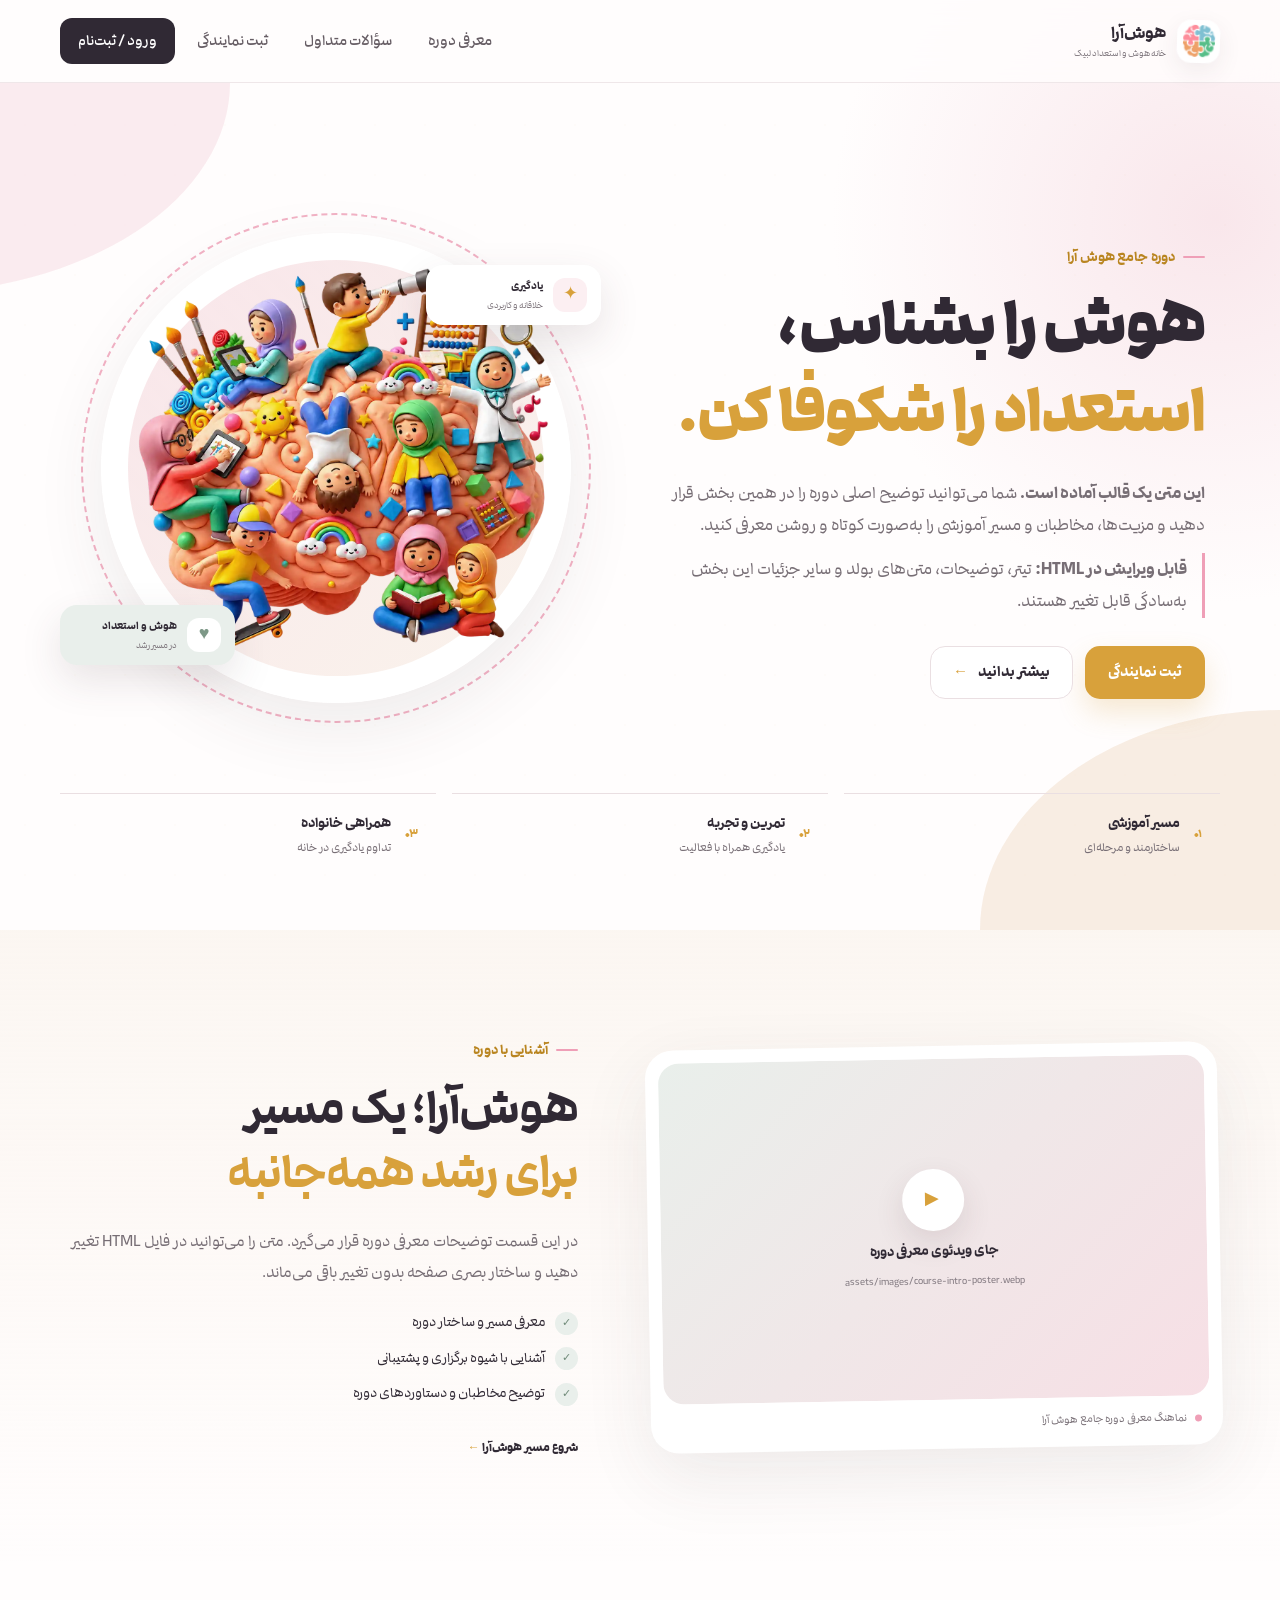
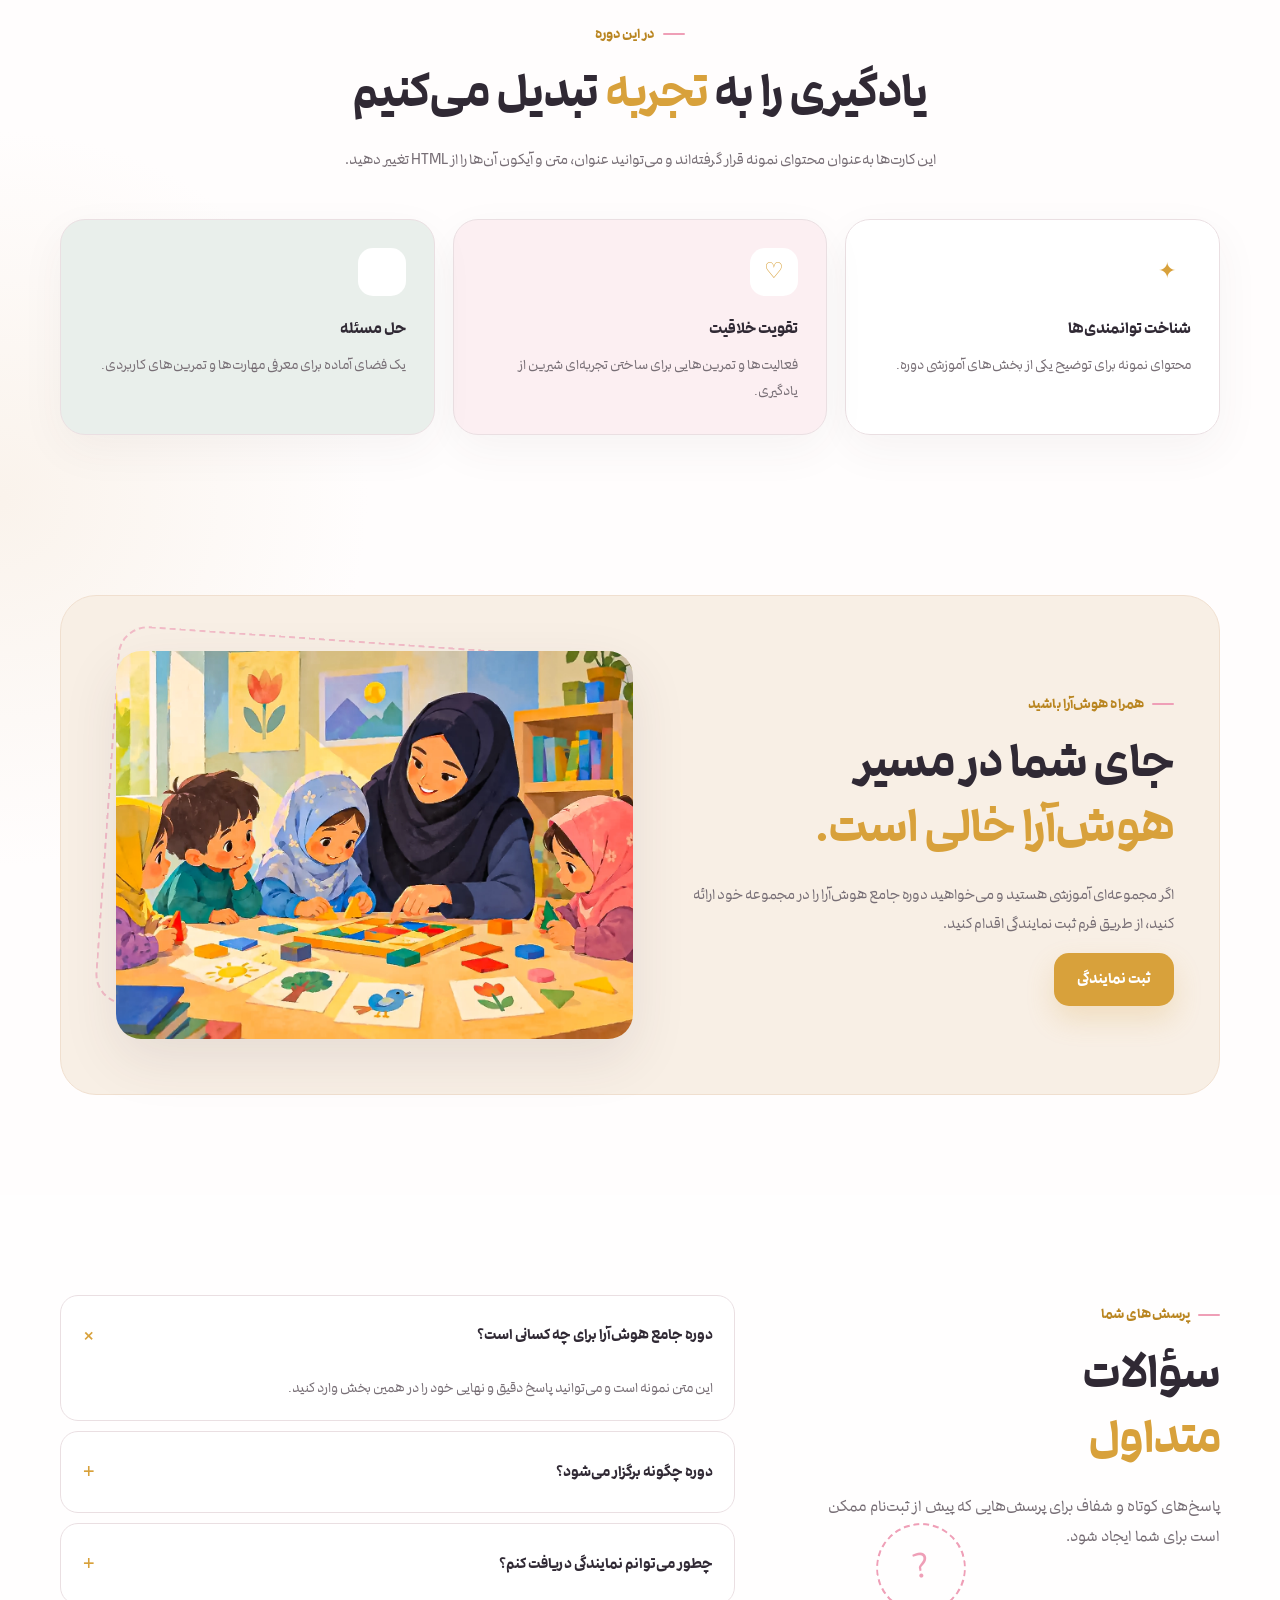
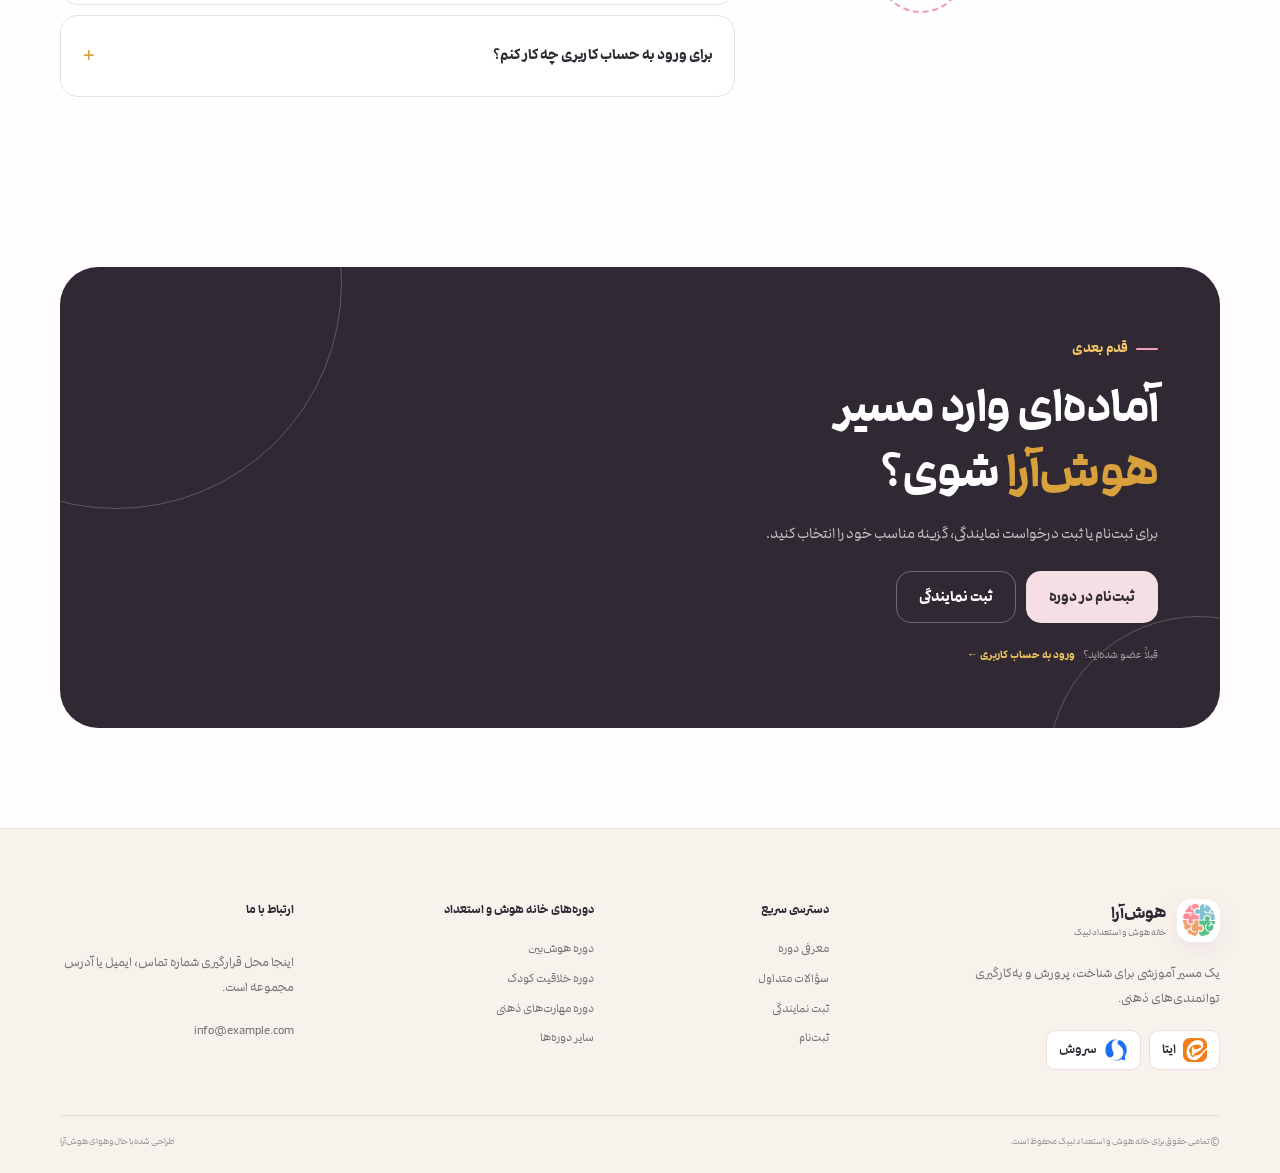
==== commit 8db01b24: "first" ====
--- a/index.html
+++ b/index.html
@@ -8,6 +8,7 @@
   <link rel="preconnect" href="https://fonts.googleapis.com">
   <link rel="preconnect" href="https://fonts.gstatic.com" crossorigin>
   <link href="https://fonts.googleapis.com/css2?family=Vazirmatn:wght@300;400;500;600;700;800&display=swap" rel="stylesheet">
+  <link rel="shortcut icon" href="assets/favicon.ico" type="image/x-icon">
   <link rel="stylesheet" href="css/styles.css">
 </head>
 <body>
@@ -60,7 +61,7 @@
         <div class="hero-visual">
           <div class="visual-frame visual-frame--large">
             <div class="image-placeholder image-placeholder--hero">
-              <img src="assets/images/hero-character.webp" alt="کاراکتر معرفی دوره هوش‌آرا" width="400" height="400">
+              <img src="assets/images/hero.webp" alt="کاراکتر معرفی دوره هوش‌آرا" width="auto" height="400">
             </div>
           </div>
           <div class="dashed-ring"></div>
--- a/css/styles.css
+++ b/css/styles.css
@@ -1,3 +1,67 @@
+@font-face {
+  font-family: "Darbareh";
+  src: url("fonts/woff2/darbarehWeb-ExtraLight.woff2") format("woff2"), url("fonts/woff/darbarehWeb-ExtraLight.woff") format("woff");
+  font-style: normal;
+  font-weight: 200;
+  font-display: swap;
+}
+@font-face {
+  font-family: "Darbareh";
+  src: url("fonts/woff2/darbarehWeb-Light.woff2") format("woff2"), url("fonts/woff/darbarehWeb-Light.woff") format("woff");
+  font-style: normal;
+  font-weight: 300;
+  font-display: swap;
+}
+@font-face {
+  font-family: "Darbareh";
+  src: url("fonts/woff2/darbarehWeb-Regular.woff2") format("woff2"), url("fonts/woff/darbarehWeb-Regular.woff") format("woff");
+  font-style: normal;
+  font-weight: 400;
+  font-display: swap;
+}
+@font-face {
+  font-family: "Darbareh";
+  src: url("fonts/woff2/darbarehWeb-Medium.woff2") format("woff2"), url("fonts/woff/darbarehWeb-Medium.woff") format("woff");
+  font-style: normal;
+  font-weight: 500;
+  font-display: swap;
+}
+@font-face {
+  font-family: "Darbareh";
+  src: url("fonts/woff2/darbarehWeb-SemiBold.woff2") format("woff2"), url("fonts/woff/darbarehWeb-SemiBold.woff") format("woff");
+  font-style: normal;
+  font-weight: 600;
+  font-display: swap;
+}
+@font-face {
+  font-family: "Darbareh";
+  src: url("fonts/woff2/darbarehWeb-Bold.woff2") format("woff2"), url("fonts/woff/darbarehWeb-Bold.woff") format("woff");
+  font-style: normal;
+  font-weight: 700;
+  font-display: swap;
+}
+@font-face {
+  font-family: "Darbareh";
+  src: url("fonts/woff2/darbarehWeb-ExtraBold.woff2") format("woff2"), url("fonts/woff/darbarehWeb-ExtraBold.woff") format("woff");
+  font-style: normal;
+  font-weight: 800;
+  font-display: swap;
+}
+@font-face {
+  font-family: "Darbareh";
+  src: url("fonts/woff2/darbarehWeb-Black.woff2") format("woff2"), url("fonts/woff/darbarehWeb-Black.woff") format("woff");
+  font-style: normal;
+  font-weight: 900;
+  font-display: swap;
+}
+@font-face {
+  font-family: "Darbareh Black";
+  src: url("fonts/woff2/darbarehWeb-Black.woff2") format("woff2"), url("fonts/woff/darbarehWeb-Black.woff") format("woff");
+  font-style: normal;
+  font-weight: 400;
+  font-display: swap;
+}
+
 :root {
   --bg: #fffdfd;
   --surface: #ffffff;
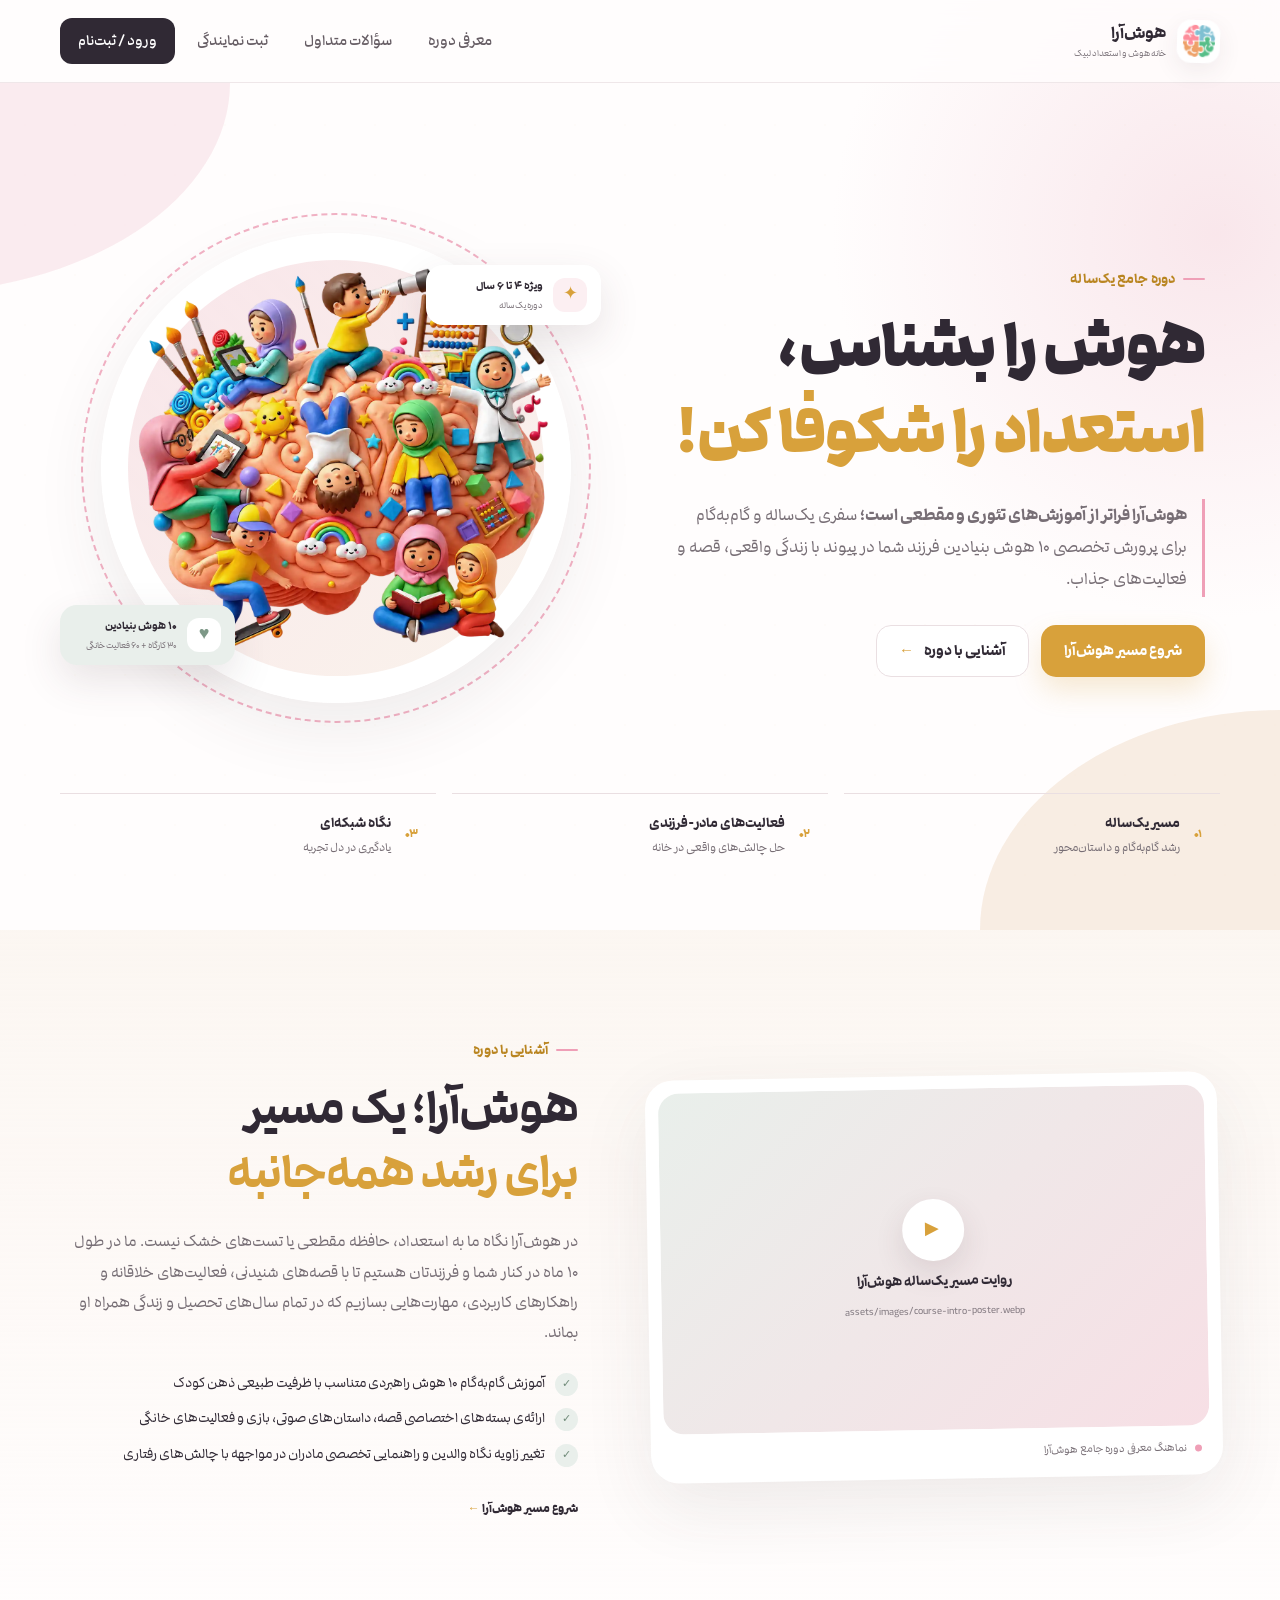
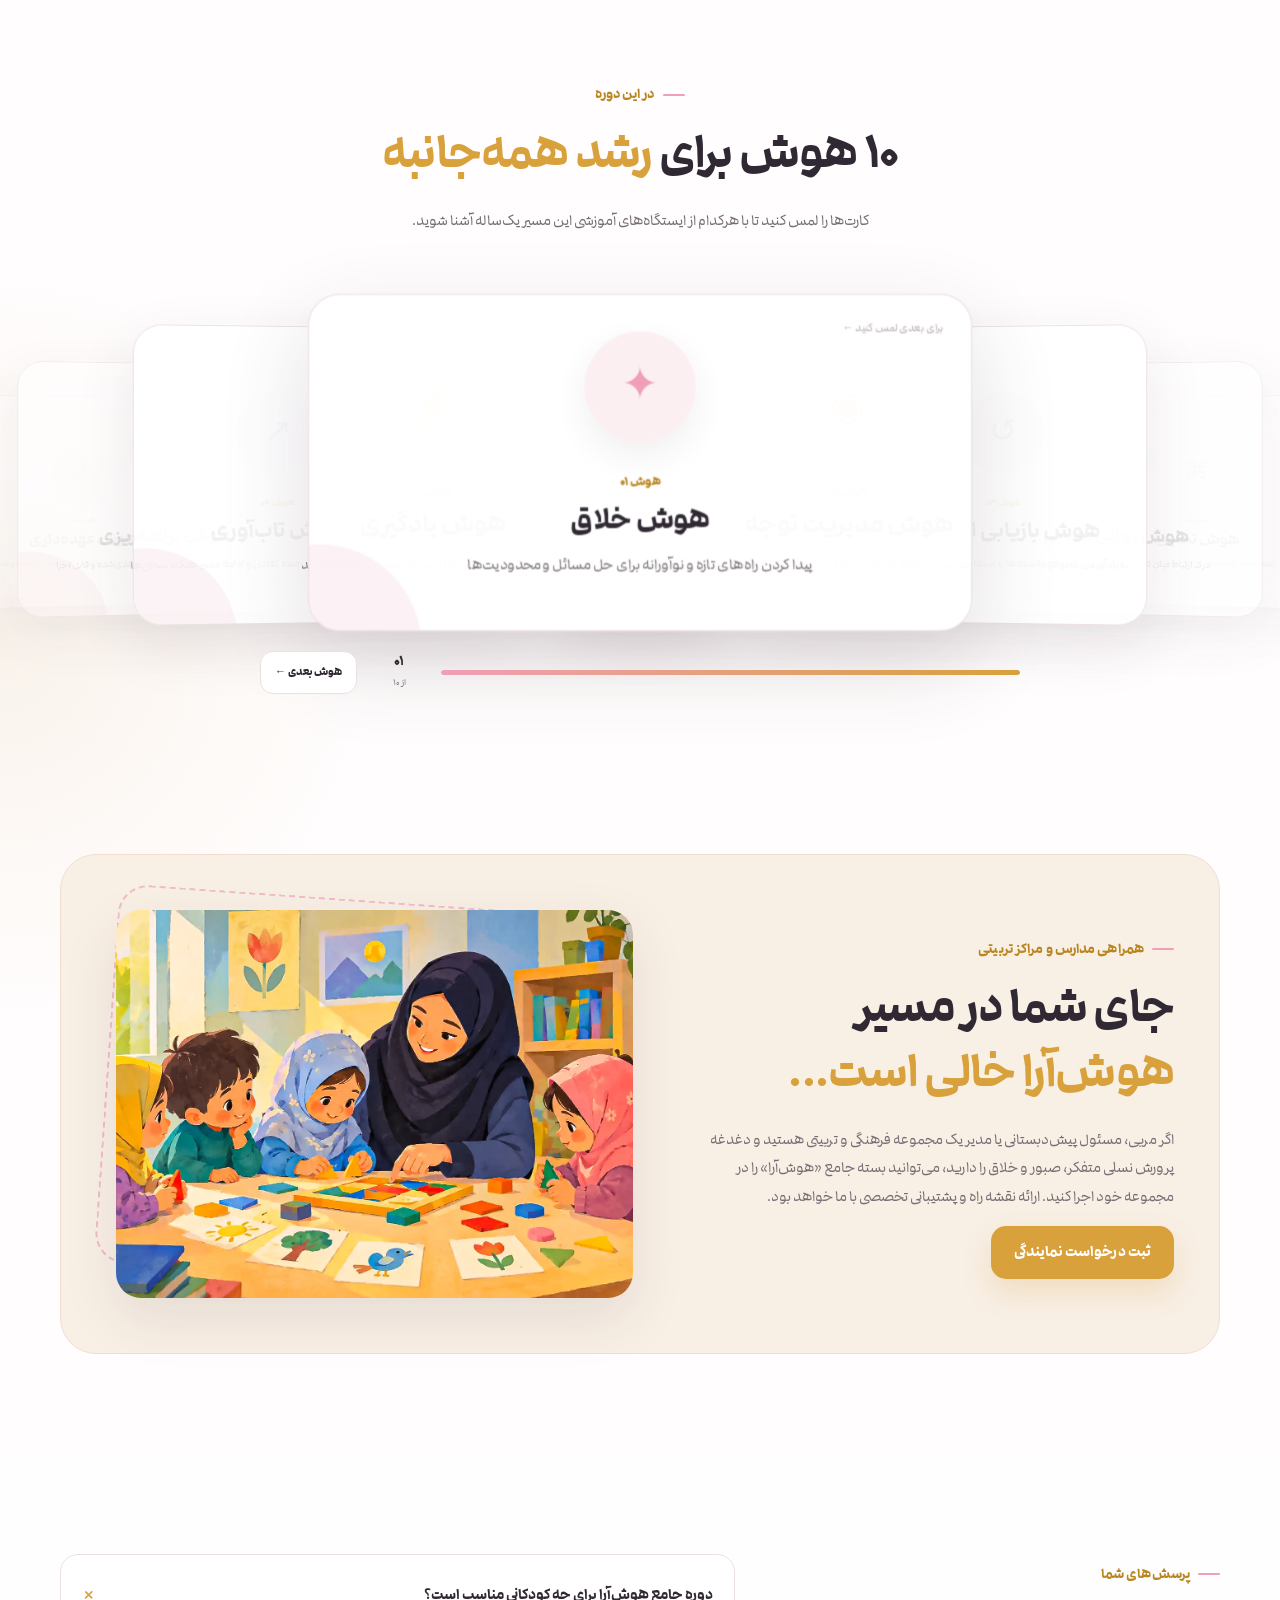
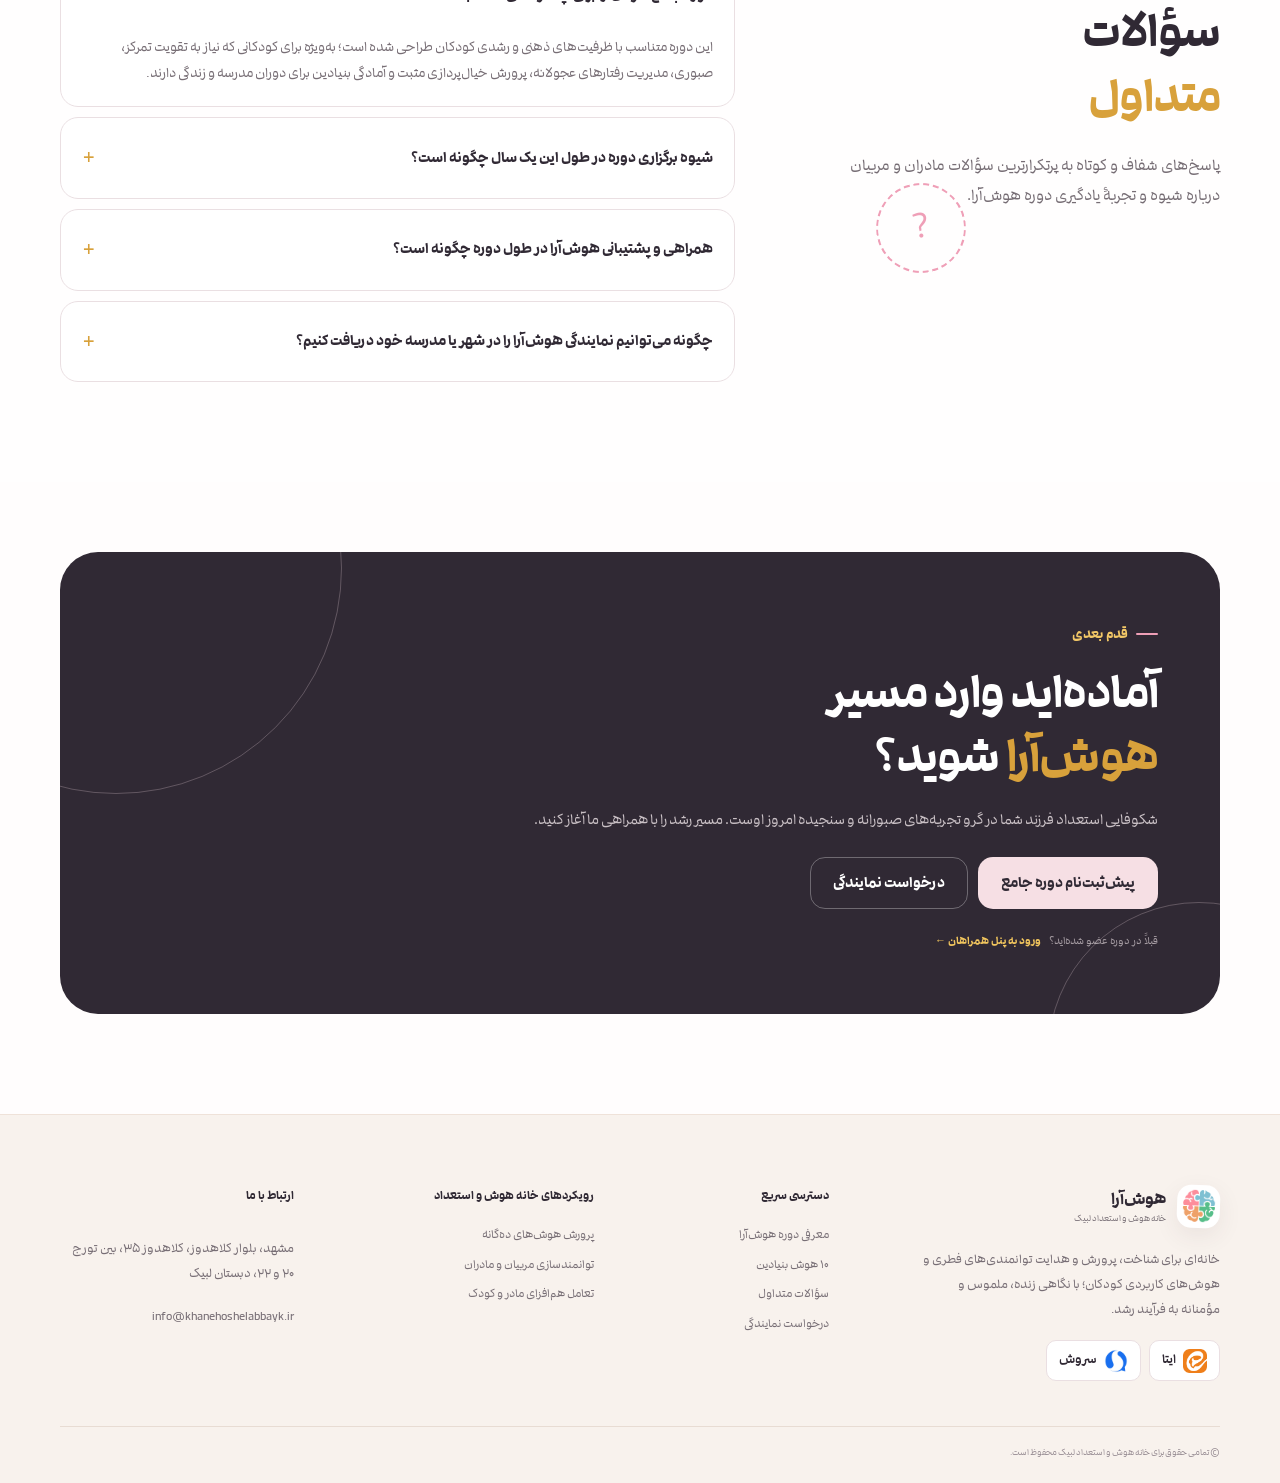
==== commit 2b17b655: "اصلاح کردن متن ها" ====
--- a/index.html
+++ b/index.html
@@ -3,8 +3,8 @@
 <head>
   <meta charset="UTF-8">
   <meta name="viewport" content="width=device-width, initial-scale=1.0">
-  <meta name="description" content="دوره جامع هوش آرا؛ آموزش هوش، خلاقیت و مهارت‌های ذهنی">
-  <title>دوره جامع هوش آرا</title>
+  <meta name="description" content="دوره جامع هوش‌آرا؛ نقشه راه یک‌ساله پرورش ۱۰ هوش کاربردی و آینده‌ساز کودکان در خانه هوش و استعداد لبیک">
+  <title>دوره جامع هوش‌آرا | خانه هوش و استعداد لبیک</title>
   <link rel="preconnect" href="https://fonts.googleapis.com">
   <link rel="preconnect" href="https://fonts.gstatic.com" crossorigin>
   <link href="https://fonts.googleapis.com/css2?family=Vazirmatn:wght@300;400;500;600;700;800&display=swap" rel="stylesheet">
@@ -44,17 +44,17 @@
       <div class="page-decoration page-decoration--bottom" aria-hidden="true"></div>
       <div class="container hero-grid">
         <div class="hero-copy">
-          <span class="eyebrow">دوره جامع هوش آرا</span>
-          <h1 style="font-family: 'Darbareh Black';">هوش را بشناس،<br><em>استعداد را شکوفا کن.</em></h1>
+          <span class="eyebrow">دوره جامع یک‌ساله</span>
+          <h1 style="font-family: 'Darbareh Black';">هوش را بشناس،<br><em>استعداد را شکوفا کن!</em></h1>
 
           <div class="hero-template">
-            <p class="lead"><strong>این متن یک قالب آماده است.</strong> شما می‌توانید توضیح اصلی دوره را در همین بخش قرار دهید و مزیت‌ها، مخاطبان و مسیر آموزشی را به‌صورت کوتاه و روشن معرفی کنید.</p>
-            <p class="hero-note"><strong>قابل ویرایش در HTML:</strong> تیتر، توضیحات، متن‌های بولد و سایر جزئیات این بخش به‌سادگی قابل تغییر هستند.</p>
+            <p class="hero-note"><strong>هوش‌آرا فراتر از آموزش‌های تئوری و مقطعی است؛</strong> سفری یک‌ساله و گام‌به‌گام برای پرورش تخصصی ۱۰ هوش بنیادین فرزند شما در پیوند با زندگی واقعی، قصه و فعالیت‌های جذاب.</p>
+            <!-- <p class="hero-note"><strong>پیوند هم‌زمان دل، فکر و دست:</strong> تمرکز و خلاقیت با اجبار ساخته نمی‌شود؛ این‌جا کودکان در دل بازی و تجربه زیسته، مسیر رشد خود را کشف می‌کنند.</p> -->
           </div>
 
           <div class="hero-actions">
-            <a class="btn btn-primary" href="representive.html">ثبت نمایندگی</a>
-            <a class="btn btn-ghost" href="#about">بیشتر بدانید <span>←</span></a>
+            <a class="btn btn-primary" href="student-registration.html">شروع مسیر هوش‌آرا</a>
+            <a class="btn btn-ghost" href="#about">آشنایی با دوره <span>←</span></a>
           </div>
         </div>
 
@@ -67,11 +67,11 @@
           <div class="dashed-ring"></div>
           <div class="floating-card floating-card--one">
             <span>✦</span>
-            <div><strong>یادگیری</strong><small>خلاقانه و کاربردی</small></div>
+            <div><strong>ویژه ۴ تا ۶ سال</strong><small>دوره یک‌ساله</small></div>
           </div>
           <div class="floating-card floating-card--two">
             <span>♥</span>
-            <div><strong>هوش و استعداد</strong><small>در مسیر رشد</small></div>
+            <div><strong>۱۰ هوش بنیادین</strong><small>۳۰ کارگاه + ۶۰ فعالیت خانگی</small></div>
           </div>
         </div>
       </div>
@@ -80,15 +80,15 @@
         <div class="container">
           <div class="mini-stat">
             <span>۰۱</span>
-            <div><strong>مسیر آموزشی</strong><small>ساختارمند و مرحله‌ای</small></div>
+            <div><strong>مسیر یک‌ساله</strong><small>رشد گام‌به‌گام و داستان‌محور</small></div>
           </div>
           <div class="mini-stat">
             <span>۰۲</span>
-            <div><strong>تمرین و تجربه</strong><small>یادگیری همراه با فعالیت</small></div>
+            <div><strong>فعالیت‌های مادر-فرزندی</strong><small>حل چالش‌های واقعی در خانه</small></div>
           </div>
           <div class="mini-stat">
             <span>۰۳</span>
-            <div><strong>همراهی خانواده</strong><small>تداوم یادگیری در خانه</small></div>
+            <div><strong>نگاه شبکه‌ای</strong><small>یادگیری در دل تجربه</small></div>
           </div>
         </div>
       </div>
@@ -101,55 +101,62 @@
           <div class="video-inner">
             <div class="video-placeholder">
               <span class="play-button">▶</span>
-              <strong>جای ویدئوی معرفی دوره</strong>
+              <strong>روایت مسیر یک‌ساله هوش‌آرا</strong>
               <small>assets/images/course-intro-poster.webp</small>
             </div>
           </div>
           <div class="video-caption">
             <span class="video-dot"></span>
-            <span>نماهنگ معرفی دوره جامع هوش آرا</span>
+            <span>نماهنگ معرفی دوره جامع هوش‌آرا</span>
           </div>
         </div>
 
         <div class="section-copy">
           <span class="eyebrow">آشنایی با دوره</span>
           <h2>هوش‌آرا؛ یک مسیر<br><em>برای رشد همه‌جانبه</em></h2>
-          <p>در این قسمت توضیحات معرفی دوره قرار می‌گیرد. متن را می‌توانید در فایل HTML تغییر دهید و ساختار بصری صفحه بدون تغییر باقی می‌ماند.</p>
+          <p>در هوش‌آرا نگاه ما به استعداد، حافظه مقطعی یا تست‌های خشک نیست. ما در طول ۱۰ ماه در کنار شما و فرزندتان هستیم تا با قصه‌های شنیدنی، فعالیت‌های خلاقانه و راهکارهای کاربردی، مهارت‌هایی بسازیم که در تمام سال‌های تحصیل و زندگی همراه او بماند.</p>
           <ul class="check-list">
-            <li><span>✓</span> معرفی مسیر و ساختار دوره</li>
-            <li><span>✓</span> آشنایی با شیوه برگزاری و پشتیبانی</li>
-            <li><span>✓</span> توضیح مخاطبان و دستاوردهای دوره</li>
+            <li><span>✓</span> آموزش گام‌به‌گام ۱۰ هوش راهبردی متناسب با ظرفیت طبیعی ذهن کودک</li>
+            <li><span>✓</span> ارائه‌ی بسته‌های اختصاصی قصه، داستان‌های صوتی، بازی و فعالیت‌های خانگی</li>
+            <li><span>✓</span> تغییر زاویه نگاه والدین و راهنمایی تخصصی مادران در مواجهه با چالش‌های رفتاری</li>
           </ul>
           <a class="text-link" href="representive.html">شروع مسیر هوش‌آرا <span>←</span></a>
         </div>
       </div>
     </section>
 
-    <!-- FEATURE CARDS -->
-    <section class="features section">
+    <!-- FEATURE CARDS / 10 INTELLIGENCES -->
+    <section class="features section" id="intelligences">
       <div class="container">
         <div class="section-heading centered">
           <span class="eyebrow">در این دوره</span>
-          <h2>یادگیری را به <em>تجربه</em> تبدیل می‌کنیم</h2>
-          <p>این کارت‌ها به‌عنوان محتوای نمونه قرار گرفته‌اند و می‌توانید عنوان، متن و آیکون آن‌ها را از HTML تغییر دهید.</p>
-        </div>
-
-        <div class="feature-grid">
-          <article class="feature-card">
-            <div class="feature-icon">✦</div>
-            <h3>شناخت توانمندی‌ها</h3>
-            <p>محتوای نمونه برای توضیح یکی از بخش‌های آموزشی دوره.</p>
-          </article>
-          <article class="feature-card feature-card--pink">
-            <div class="feature-icon">♡</div>
-            <h3>تقویت خلاقیت</h3>
-            <p>فعالیت‌ها و تمرین‌هایی برای ساختن تجربه‌ای شیرین از یادگیری.</p>
-          </article>
-          <article class="feature-card feature-card--green">
-            <div class="feature-icon">◌</div>
-            <h3>حل مسئله</h3>
-            <p>یک فضای آماده برای معرفی مهارت‌ها و تمرین‌های کاربردی.</p>
-          </article>
+          <h2>۱۰ هوش برای <em>رشد همه‌جانبه</em></h2>
+          <p>کارت‌ها را لمس کنید تا با هرکدام از ایستگاه‌های آموزشی این مسیر یک‌ساله آشنا شوید.</p>
+        </div>
+
+        <div class="intelligence-deck" aria-label="معرفی ۱۰ هوش هوش‌آرا">
+          <div class="intelligence-stage">
+            <article class="intelligence-card is-active" data-index="0" tabindex="0">
+              <div class="intelligence-card-top"><span class="intelligence-hint">برای بعدی لمس کنید ←</span></div>
+              <div class="intelligence-icon intelligence-icon--pink">✦</div>
+              <div class="intelligence-content"><span class="intelligence-kicker">هوش ۰۱</span><h3>هوش خلاق</h3><p>پیدا کردن راه‌های تازه و نوآورانه برای حل مسائل و محدودیت‌ها</p></div>
+            </article>
+            <article class="intelligence-card" data-index="1" tabindex="0"><div class="intelligence-card-top"></div><div class="intelligence-icon intelligence-icon--gold">◉</div><div class="intelligence-content"><span class="intelligence-kicker">هوش ۰۲</span><h3>هوش مدیریت توجه</h3><p>هدایت آگاهانه توجه و حفظ تمرکز بر کارها و اهداف</p></div></article>
+            <article class="intelligence-card" data-index="2" tabindex="0"><div class="intelligence-card-top"></div><div class="intelligence-icon intelligence-icon--green">↺</div><div class="intelligence-content"><span class="intelligence-kicker">هوش ۰۳</span><h3>هوش بازیابی اطلاعات</h3><p>به‌یادآوردن به‌موقع دانسته‌ها و استفاده از تجربه‌های گذشته</p></div></article>
+            <article class="intelligence-card" data-index="3" tabindex="0"><div class="intelligence-card-top"></div><div class="intelligence-icon intelligence-icon--blue">⌁</div><div class="intelligence-content"><span class="intelligence-kicker">هوش ۰۴</span><h3>هوش روایی‌معنایی</h3><p>درک ارتباط میان کلمات، مفاهیم و ارائه معنای منسجم</p></div></article>
+            <article class="intelligence-card" data-index="4" tabindex="0"><div class="intelligence-card-top"></div><div class="intelligence-icon intelligence-icon--cream">⌘</div><div class="intelligence-content"><span class="intelligence-kicker">هوش ۰۵</span><h3>هوش تحلیلی</h3><p>کشف روابط، الگوها و علت‌های پنهان میان پدیده‌ها</p></div></article>
+            <article class="intelligence-card" data-index="5" tabindex="0"><div class="intelligence-card-top"></div><div class="intelligence-icon intelligence-icon--pink">?</div><div class="intelligence-content"><span class="intelligence-kicker">هوش ۰۶</span><h3>هوش انتقادی</h3><p>بررسی ادعاها، پرسیدن سؤال‌های درست و سنجش منطقی اطلاعات</p></div></article>
+            <article class="intelligence-card" data-index="6" tabindex="0"><div class="intelligence-card-top"></div><div class="intelligence-icon intelligence-icon--gold">✓</div><div class="intelligence-content"><span class="intelligence-kicker">هوش ۰۷</span><h3>هوش عهده‌داری</h3><p>پذیرفتن مسئولیت انتخاب‌ها و اقدام فعالانه برای انجام وظایف</p></div></article>
+            <article class="intelligence-card" data-index="7" tabindex="0"><div class="intelligence-card-top"></div><div class="intelligence-icon intelligence-icon--green">⌗</div><div class="intelligence-content"><span class="intelligence-kicker">هوش ۰۸</span><h3>هوش برنامه‌ریزی</h3><p>تبدیل هدف‌ها به مسیر مشخص، مرحله‌بندی‌شده و قابل اجرا</p></div></article>
+            <article class="intelligence-card" data-index="8" tabindex="0"><div class="intelligence-card-top"></div><div class="intelligence-icon intelligence-icon--blue">↗</div><div class="intelligence-content"><span class="intelligence-kicker">هوش ۰۹</span><h3>هوش تاب‌آوری</h3><p>مدیریت سازنده دشواری‌ها، حفظ تعادل و ادامه مسیر هنگام سختی‌ها</p></div></article>
+            <article class="intelligence-card" data-index="9" tabindex="0"><div class="intelligence-card-top"></div><div class="intelligence-icon intelligence-icon--cream">⚡</div><div class="intelligence-content"><span class="intelligence-kicker">هوش ۱۰</span><h3>هوش یادگیری</h3><p>یادگیری سریع از تجربه‌ها و سازگار شدن با شرایط جدید</p></div></article>
+          </div>
+
+          <div class="intelligence-controls">
+            <div class="intelligence-progress" aria-label="پیشرفت معرفی هوش‌ها"><span></span></div>
+            <div class="intelligence-counter"><strong>۰۱</strong><small>از ۱۰</small></div>
+            <button class="intelligence-next" type="button">هوش بعدی <span>←</span></button>
+          </div>
         </div>
       </div>
     </section>
@@ -158,10 +165,10 @@
     <section class="representative section" id="representative">
       <div class="container representative-box">
         <div class="representative-copy">
-          <span class="eyebrow">همراه هوش‌آرا باشید</span>
-          <h2>جای شما در مسیر<br><em>هوش‌آرا خالی است.</em></h2>
-          <p>اگر مجموعه‌ای آموزشی هستید و می‌خواهید دوره جامع هوش‌آرا را در مجموعه خود ارائه کنید، از طریق فرم ثبت نمایندگی اقدام کنید.</p>
-          <a class="btn btn-primary" href="representive.html">ثبت نمایندگی</a>
+          <span class="eyebrow">همراهی مدارس و مراکز تربیتی</span>
+          <h2>جای شما در مسیر<br><em>هوش‌آرا خالی است...</em></h2>
+          <p>اگر مربی، مسئول پیش‌دبستانی یا مدیر یک مجموعه فرهنگی و تربیتی هستید و دغدغه پرورش نسلی متفکر، صبور و خلاق را دارید، می‌توانید بسته جامع «هوش‌آرا» را در مجموعه خود اجرا کنید. ارائه نقشه راه و پشتیبانی تخصصی با ما خواهد بود.</p>
+          <a class="btn btn-primary" href="representive.html">ثبت درخواست نمایندگی</a>
         </div>
         <div class="representative-visual">
           <img class="representative-image" src="assets/images/description-picture.webp" alt="مربی و کودکان در حال فعالیت آموزشی و خلاقانه">
@@ -175,48 +182,48 @@
         <div class="section-copy faq-intro">
           <span class="eyebrow">پرسش‌های شما</span>
           <h2>سؤالات<br><em>متداول</em></h2>
-          <p>پاسخ‌های کوتاه و شفاف برای پرسش‌هایی که پیش از ثبت‌نام ممکن است برای شما ایجاد شود.</p>
+          <p>پاسخ‌های شفاف و کوتاه به پرتکرارترین سؤالات مادران و مربیان درباره شیوه و تجربۀ یادگیری دوره هوش‌آرا.</p>
           <div class="faq-decoration">?</div>
         </div>
 
         <div class="accordion">
           <div class="faq-item is-open">
             <button class="faq-question" type="button" aria-expanded="true">
-              <span>دوره جامع هوش‌آرا برای چه کسانی است؟</span>
+              <span>دوره جامع هوش‌آرا برای چه کودکانی مناسب است؟</span>
               <b>+</b>
             </button>
             <div class="faq-answer">
-              <p>این متن نمونه است و می‌توانید پاسخ دقیق و نهایی خود را در همین بخش وارد کنید.</p>
+              <p>این دوره متناسب با ظرفیت‌های ذهنی و رشدی کودکان طراحی شده است؛ به‌ویژه برای کودکانی که نیاز به تقویت تمرکز، صبوری، مدیریت رفتارهای عجولانه، پرورش خیال‌پردازی مثبت و آمادگی بنیادین برای دوران مدرسه و زندگی دارند.</p>
             </div>
           </div>
 
           <div class="faq-item">
             <button class="faq-question" type="button" aria-expanded="false">
-              <span>دوره چگونه برگزار می‌شود؟</span>
+              <span>شیوه برگزاری دوره در طول این یک سال چگونه است؟</span>
               <b>+</b>
             </button>
             <div class="faq-answer">
-              <p>فرمت برگزاری، زمان‌بندی و جزئیات دسترسی را می‌توانید اینجا توضیح دهید.</p>
+              <p>دوره هوش‌آرا در قالب بسته‌های محتوایی ماهانه شامل سناریوهای داستانی (همچون زنگ تربیت)، بازی‌های حسی-حرکتی، راهنماهای کاربردی برای مادران و چالش‌های تعاملی در خانه ارائه می‌شود تا آموزش با حال‌وهوای زندگی کودک گره بخورد.</p>
             </div>
           </div>
 
           <div class="faq-item">
             <button class="faq-question" type="button" aria-expanded="false">
-              <span>چطور می‌توانم نمایندگی دریافت کنم؟</span>
+              <span>همراهی و پشتیبانی هوش‌آرا در طول دوره چگونه است؟</span>
               <b>+</b>
             </button>
             <div class="faq-answer">
-              <p>اطلاعات مراحل ثبت نمایندگی و شرایط موردنیاز در این بخش قرار می‌گیرد.</p>
+              <p>تحقیقات مغزی و تربیتی نشان داده تمرکز و یادگیری وقتی پایدار می‌شود که دل کودک با محبت و معنا گرم باشد، فکر او هدف مشخصی ببیند و دست‌هایش با ابزارهای واقعی درگیر ساختن شوند؛ نه با فشردن دکمه‌ها و حفظ کردن تعاریف.</p>
             </div>
           </div>
 
           <div class="faq-item">
             <button class="faq-question" type="button" aria-expanded="false">
-              <span>برای ورود به حساب کاربری چه کار کنم؟</span>
+              <span>چگونه می‌توانیم نمایندگی هوش‌آرا را در شهر یا مدرسه خود دریافت کنیم؟</span>
               <b>+</b>
             </button>
             <div class="faq-answer">
-              <p>از دکمه ورود در منوی سایت یا بخش پایانی صفحه استفاده کنید.</p>
+              <p>با پر کردن فرم ثبت نمایندگی، کارشناسان خانه هوش و استعداد لبیک با شما تماس خواهند گرفت تا شرایط همکاری، بسته‌های آموزشی و دوره‌های توانمندسازی مربیان مجموعه شما هماهنگ شود.</p>
             </div>
           </div>
         </div>
@@ -230,15 +237,15 @@
           <div class="cta-pattern"></div>
           <div class="cta-content">
             <span class="eyebrow">قدم بعدی</span>
-            <h2>آماده‌ای وارد مسیر<br><em>هوش‌آرا</em> شوی؟</h2>
-            <p>برای ثبت‌نام یا ثبت درخواست نمایندگی، گزینه مناسب خود را انتخاب کنید.</p>
+            <h2>آماده‌اید وارد مسیر<br><em>هوش‌آرا</em> شوید؟</h2>
+            <p>شکوفایی استعداد فرزند شما در گرو تجربه‌های صبورانه و سنجیده امروز اوست. مسیر رشد را با همراهی ما آغاز کنید.</p>
             <div class="cta-actions">
-              <a class="btn btn-primary btn-light" href="representive.html">ثبت‌نام در دوره</a>
-              <a class="btn btn-outline-light" href="representive.html">ثبت نمایندگی</a>
+              <a class="btn btn-primary btn-light" href="representive.html">پیش‌ثبت‌نام دوره جامع</a>
+              <a class="btn btn-outline-light" href="representive.html">درخواست نمایندگی</a>
             </div>
             <div class="login-row">
-              <span>قبلاً عضو شده‌اید؟</span>
-            <a href="representive.html">ورود به حساب کاربری ←</a>
+              <span>قبلاً در دوره عضو شده‌اید؟</span>
+            <a href="representive.html">ورود به پنل همراهان ←</a>
             </div>
           </div>
         </div>
@@ -258,7 +265,7 @@
             <small>خانه هوش و استعداد لبیک</small>
           </span>
         </a>
-        <p>یک مسیر آموزشی برای شناخت، پرورش و به‌کارگیری توانمندی‌های ذهنی.</p>
+        <p>خانه‌ای برای شناخت، پرورش و هدایت توانمندی‌های فطری و هوش‌های کاربردی کودکان؛ با نگاهی زنده، ملموس و مؤمنانه به فرآیند رشد.</p>
         <div class="socials">
           <a href="https://eitaa.com/khanehoshelabbayk" aria-label="ایتا"><img class="social-icon" src="assets/images/eitaa.png" alt=""><span>ایتا</span></a>
           <a href="https://splus.ir/khanehoshelabbayk" aria-label="سروش"><img class="social-icon" src="assets/images/splus.webp" alt=""><span>سروش</span></a>
@@ -267,33 +274,103 @@
 
       <div class="footer-column">
         <h3>دسترسی سریع</h3>
-        <a href="#about">معرفی دوره</a>
+        <a href="#about">معرفی دوره هوش‌آرا</a>
+        <a href="#intelligences">۱۰ هوش بنیادین</a>
         <a href="#faq">سؤالات متداول</a>
-        <a href="representive.html">ثبت نمایندگی</a>
-        <a href="representive.html">ثبت‌نام</a>
+        <a href="representive.html">درخواست نمایندگی</a>
       </div>
 
       <div class="footer-column">
-        <h3>دوره‌های خانه هوش و استعداد</h3>
-        <a href="#">دوره هوش‌بین</a>
-        <a href="#">دوره خلاقیت کودک</a>
-        <a href="#">دوره مهارت‌های ذهنی</a>
-        <a href="#">سایر دوره‌ها</a>
+        <h3>رویکردهای خانه هوش و استعداد</h3>
+        <a href="#">پرورش ‌هوش‌های ده‌گانه</a>
+        <a href="#">توانمندسازی مربیان و مادران</a>
+        <a href="#">تعامل هم‌افزای مادر و کودک</a>
       </div>
 
       <div class="footer-column">
         <h3>ارتباط با ما</h3>
-        <p>اینجا محل قرارگیری شماره تماس، ایمیل یا آدرس مجموعه است.</p>
-        <a class="footer-email" href="mailto:info@example.com">info@example.com</a>
+        <p>مشهد، بلوار کلاهدوز، کلاهدوز ۳۵، بین تورج ۲۰ و ۲۲، دبستان لبیک</p>
+        <a class="footer-email" href="mailto:info@khanehoshelabbayk.ir">info@khanehoshelabbayk.ir</a>
       </div>
     </div>
 
     <div class="container footer-bottom">
       <span>© تمامی حقوق برای خانه هوش و استعداد لبیک محفوظ است.</span>
-      <span>طراحی شده با حال‌وهوای هوش‌آرا</span>
     </div>
   </footer>
 
   <script src="js/main.js"></script>
+  <script>
+    (() => {
+      const deck = document.querySelector('.intelligence-deck');
+      if (!deck) return;
+      const cards = [...deck.querySelectorAll('.intelligence-card')];
+      const progress = deck.querySelector('.intelligence-progress span');
+      const counter = deck.querySelector('.intelligence-counter strong');
+      const next = deck.querySelector('.intelligence-next');
+      let current = 0;
+      let autoTimer = null;
+      const AUTO_TIME = 8000;
+      const fa = ['۰','۱','۲','۳','۴','۵','۶','۷','۸','۹'];
+      const faNum = n => String(n).padStart(2,'0').split('').map(x => fa[Number(x)]).join('');
+
+      function show(index) {
+        current = (index + cards.length) % cards.length;
+        cards.forEach((card, i) => {
+          let delta = i - current;
+          if (delta > cards.length / 2) delta -= cards.length;
+          if (delta < -cards.length / 2) delta += cards.length;
+          card.dataset.position = delta;
+          card.classList.toggle('is-active', delta === 0);
+          card.setAttribute('aria-hidden', delta === 0 ? 'false' : 'true');
+          card.style.zIndex = String(40 - Math.abs(delta));
+        });
+        counter.textContent = faNum(current + 1);
+        progress.style.transition = 'none';
+        progress.style.width = '0%';
+        progress.offsetWidth;
+        progress.style.transition = `width ${AUTO_TIME}ms linear`;
+        progress.style.width = '100%';
+      }
+
+      function startAutoPlay() {
+        clearTimeout(autoTimer);
+        autoTimer = setTimeout(() => advance(), AUTO_TIME);
+      }
+
+      function advance() {
+        show(current + 1);
+        startAutoPlay();
+      }
+
+      function previous() {
+        show(current - 1);
+        startAutoPlay();
+      }
+
+      deck.addEventListener('click', e => {
+        const card = e.target.closest('.intelligence-card');
+        if (!card) return;
+        const position = Number(card.dataset.position || 0);
+        if (position === 0) advance();
+        else if (position === -1 || position === 1) {
+          show(current + position);
+          startAutoPlay();
+        }
+      });
+
+      deck.addEventListener('keydown', e => {
+        const card = e.target.closest('.intelligence-card');
+        if (!card) return;
+        if (e.key === 'Enter' || e.key === ' ') { e.preventDefault(); advance(); }
+        if (e.key === 'ArrowLeft') { e.preventDefault(); advance(); }
+        if (e.key === 'ArrowRight') { e.preventDefault(); previous(); }
+      });
+
+      next.addEventListener('click', advance);
+      show(0);
+      startAutoPlay();
+    })();
+  </script>
 </body>
 </html>
--- a/css/styles.css
+++ b/css/styles.css
@@ -2521,3 +2521,85 @@
     text-align: center;
   }
 }
+
+
+/* ================================
+   10 INTELLIGENCES CARD DECK
+   ================================ */
+.intelligence-deck { position:relative; max-width:1120px; margin:0 auto; }
+.intelligence-stage { position:relative; height:365px; perspective:1500px; transform-style:preserve-3d; overflow:visible; }
+.intelligence-card {
+  position:absolute; top:0; bottom:0; left:50%; width:min(620px,60vw); height:315px; margin:auto;
+  padding:34px 38px; display:grid; grid-template-columns:1fr; grid-template-rows:auto 1fr;
+  gap:0 25px; align-items:center; justify-items:center; text-align:center; overflow:hidden; cursor:pointer;
+  background:rgba(255,255,255,.98); border:1px solid var(--line); border-radius:30px;
+  box-shadow:0 22px 60px rgba(72,51,60,.10); direction:rtl;
+  opacity:0; pointer-events:none;
+  transform-origin:center center;
+  transform:translate3d(-50%,0,0) rotateY(0deg) scale(.7);
+  transition:transform .65s cubic-bezier(.22,.72,.18,1), opacity .5s ease, box-shadow .35s ease;
+  will-change:transform,opacity;
+}
+.intelligence-card::before { content:""; position:absolute; width:190px; height:190px; left:-85px; bottom:-110px; border-radius:50%; background:rgba(247,223,229,.4); pointer-events:none; }
+/* Real deck positions: center, near-left/right, mid-left/right and deep-left/right */
+.intelligence-card[data-position="0"] { opacity:1; pointer-events:auto; transform:translate3d(-50%,0,100px) rotateY(0deg) scale(1); z-index:40!important; box-shadow:0 30px 82px rgba(72,51,60,.16); }
+.intelligence-card[data-position="1"] { opacity:.92; pointer-events:auto; transform:translate3d(-17%,12px,20px) rotateY(-8deg) scale(.92); }
+.intelligence-card[data-position="-1"] { opacity:.92; pointer-events:auto; transform:translate3d(-83%,12px,20px) rotateY(8deg) scale(.92); }
+.intelligence-card[data-position="2"] { opacity:.58; pointer-events:auto; transform:translate3d(11%,27px,-65px) rotateY(-13deg) scale(.82); }
+.intelligence-card[data-position="-2"] { opacity:.58; pointer-events:auto; transform:translate3d(-111%,27px,-65px) rotateY(13deg) scale(.82); }
+.intelligence-card[data-position="3"] { opacity:.28; transform:translate3d(34%,42px,-145px) rotateY(-17deg) scale(.72); }
+.intelligence-card[data-position="-3"] { opacity:.28; transform:translate3d(-134%,42px,-145px) rotateY(17deg) scale(.72); }
+.intelligence-card[data-position="4"] { opacity:.10; transform:translate3d(53%,55px,-220px) rotateY(-20deg) scale(.62); }
+.intelligence-card[data-position="-4"] { opacity:.10; transform:translate3d(-153%,55px,-220px) rotateY(20deg) scale(.62); }
+.intelligence-card[data-position="5"], .intelligence-card[data-position="-5"] { opacity:0; pointer-events:none; transform:translate3d(-50%,60px,-280px) scale(.55); }
+.intelligence-card:hover[data-position="0"] { transform:translate3d(-50%,-5px,120px) rotateY(0deg) scale(1.015); }
+.intelligence-card:hover[data-position="1"] { transform:translate3d(-17%,7px,30px) rotateY(-8deg) scale(.94); }
+.intelligence-card:hover[data-position="-1"] { transform:translate3d(-83%,7px,30px) rotateY(8deg) scale(.94); }
+.intelligence-card-top { position:absolute; top:22px; right:26px; left:26px; display:flex; justify-content:space-between; align-items:center; }
+.intelligence-number { font-size:12px; font-weight:800; color:var(--gold-dark); letter-spacing:.08em; }
+.intelligence-hint { color:#aa9da3; font-size:10px; opacity:.9; }
+.intelligence-icon { width:104px; height:104px; display:grid; place-items:center; border-radius:50%; font-size:42px; line-height:1; box-shadow:0 12px 30px rgba(72,51,60,.07); }
+.intelligence-icon--pink { background:var(--pink-soft); color:var(--pink-strong); }
+.intelligence-icon--gold { background:#fbf3df; color:var(--gold); }
+.intelligence-icon--green { background:var(--green-soft); color:#789582; }
+.intelligence-icon--blue { background:#eaf2f4; color:#6c9cab; }
+.intelligence-icon--cream { background:var(--cream); color:#b68b48; }
+.intelligence-content { align-self:center; padding-top:15px; }
+.intelligence-kicker { display:block; color:var(--gold-dark); font-size:11px; font-weight:800; margin-bottom:5px; }
+.intelligence-content h3 { margin:0 0 9px; font-size:28px; line-height:1.4; }
+.intelligence-content p { margin:0; max-width:520px; color:var(--muted); font-size:14px; line-height:2; }
+.intelligence-arrow { width:43px; height:43px; display:grid; place-items:center; border-radius:14px; background:#fff; color:var(--gold); font-size:18px; box-shadow:0 8px 24px rgba(72,51,60,.08); align-self:end; }
+.intelligence-controls { display:flex; align-items:center; gap:15px; max-width:760px; margin:6px auto 0; position:relative; z-index:1; }
+.intelligence-progress { height:5px; flex:1; overflow:hidden; border-radius:99px; background:#eee5e7; direction:ltr; }
+.intelligence-progress span { display:block; height:100%; width:0%; border-radius:inherit; background:linear-gradient(90deg,var(--pink-strong),var(--gold)); transition:width 8s linear; }
+.intelligence-counter { min-width:54px; text-align:center; line-height:1.2; }
+.intelligence-counter strong { display:block; font-size:14px; color:var(--ink); }
+.intelligence-counter small { color:var(--muted); font-size:9px; }
+.intelligence-next { border:1px solid var(--line); background:#fff; color:var(--ink); border-radius:13px; min-height:43px; padding:7px 14px; font:inherit; font-size:11px; font-weight:800; cursor:pointer; transition:.2s ease; }
+.intelligence-next:hover { border-color:var(--pink-strong); background:var(--pink-soft); transform:translateY(-2px); }
+@media (max-width:1100px) {
+  .intelligence-stage { height:355px; }
+  .intelligence-card { width:min(600px,64vw); }
+}
+@media (max-width:700px) {
+  .intelligence-stage { height:390px; perspective:1000px; }
+  .intelligence-card { width:calc(100% - 72px); height:340px; min-height:340px; padding:43px 22px 26px; grid-template-columns:1fr auto; grid-template-rows:auto auto 1fr; gap:16px; border-radius:25px; }
+  .intelligence-card[data-position="0"] { transform:translate3d(-50%,0,100px) scale(1); }
+  .intelligence-card[data-position="1"] { transform:translate3d(-36%,20px,15px) rotateY(-5deg) scale(.92); }
+  .intelligence-card[data-position="-1"] { transform:translate3d(-64%,20px,15px) rotateY(5deg) scale(.92); }
+  .intelligence-card[data-position="2"] { transform:translate3d(-23%,38px,-70px) rotateY(-8deg) scale(.84); }
+  .intelligence-card[data-position="-2"] { transform:translate3d(-77%,38px,-70px) rotateY(8deg) scale(.84); }
+  .intelligence-card[data-position="3"], .intelligence-card[data-position="-3"] { opacity:.20; }
+  .intelligence-card-top { top:18px; right:20px; left:20px; }
+  .intelligence-icon { width:82px; height:82px; border-radius:50%; font-size:32px; grid-column:1 / -1; }
+  .intelligence-content { padding-top:0; grid-column:1 / -1; }
+  .intelligence-content h3 { font-size:24px; margin-bottom:7px; }
+  .intelligence-content p { font-size:13px; line-height:2; }
+  .intelligence-arrow { grid-column:2; grid-row:3; align-self:end; }
+  .intelligence-controls { gap:9px; margin-top:4px; }
+  .intelligence-next { min-height:40px; font-size:10px; }
+  .intelligence-hint { font-size:9px; }
+}
+@media (prefers-reduced-motion: reduce) {
+  .intelligence-card, .intelligence-progress span, .intelligence-next { transition:none; }
+}
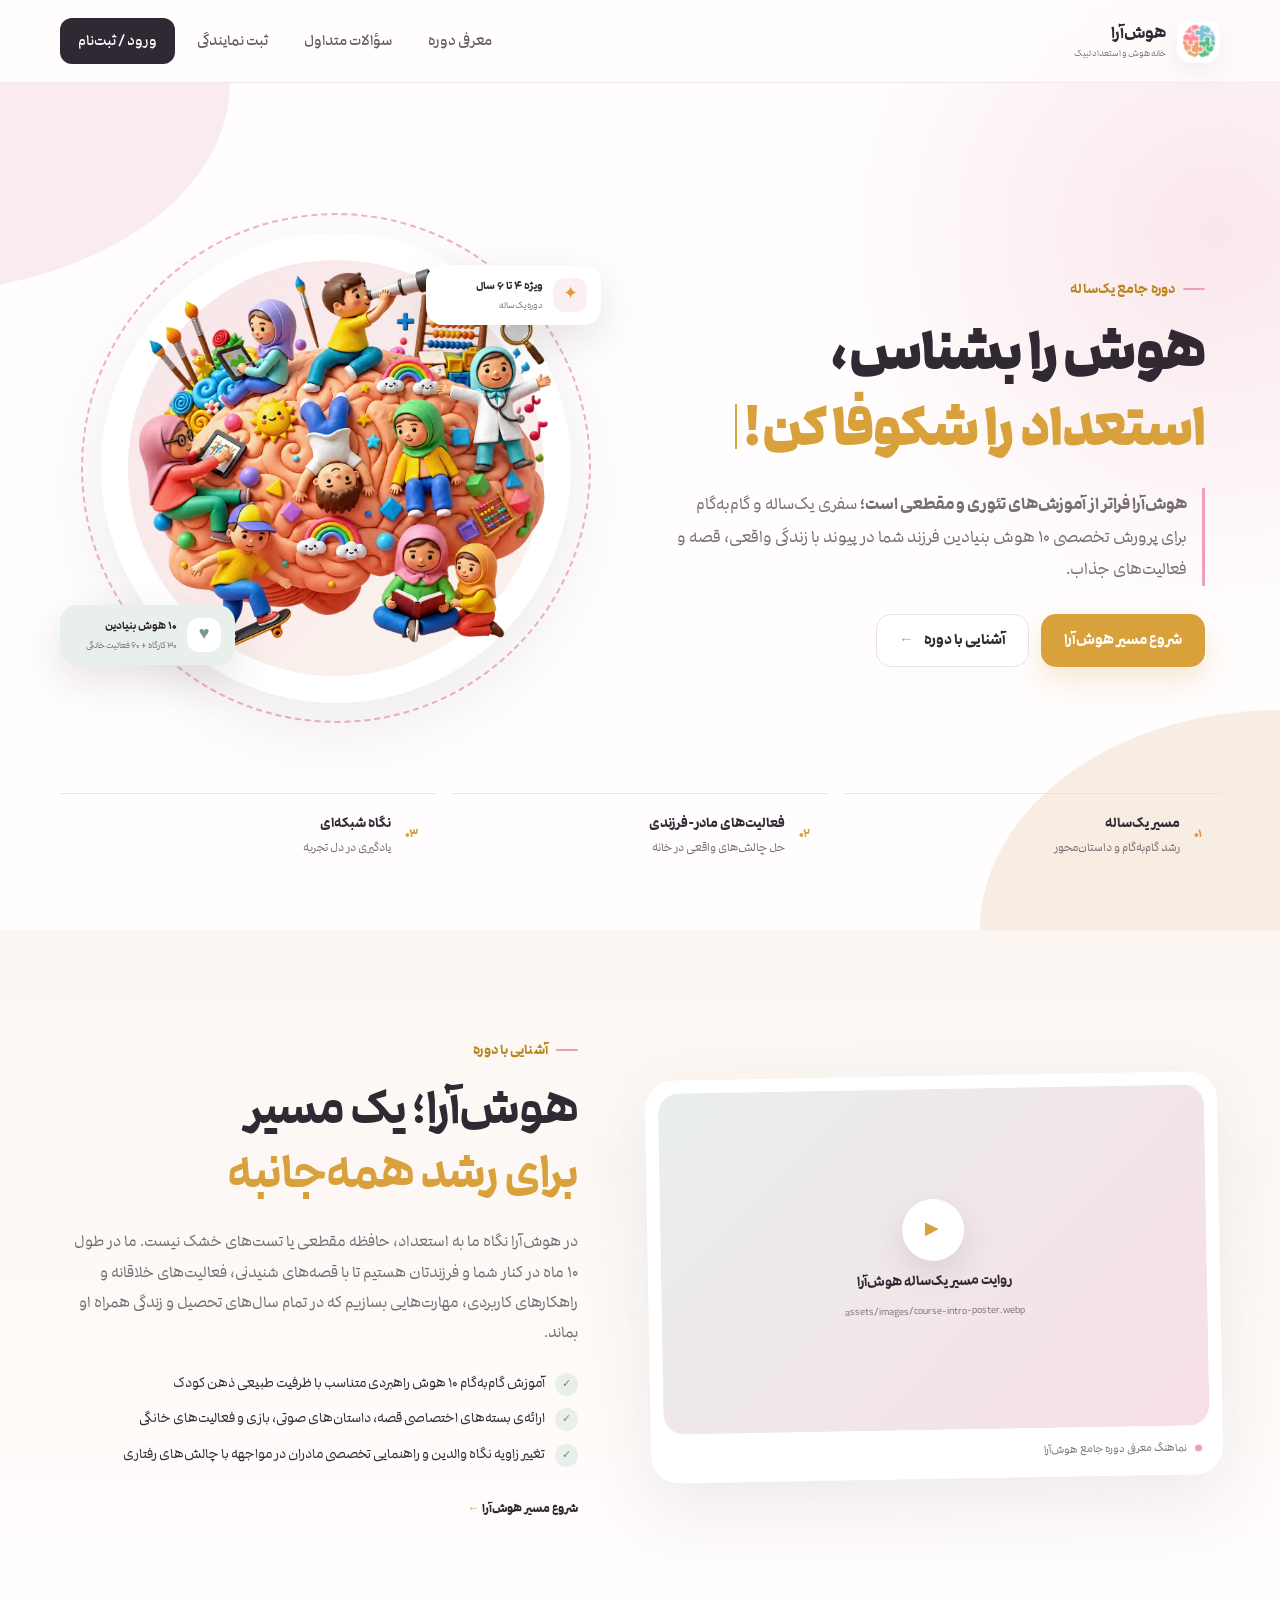
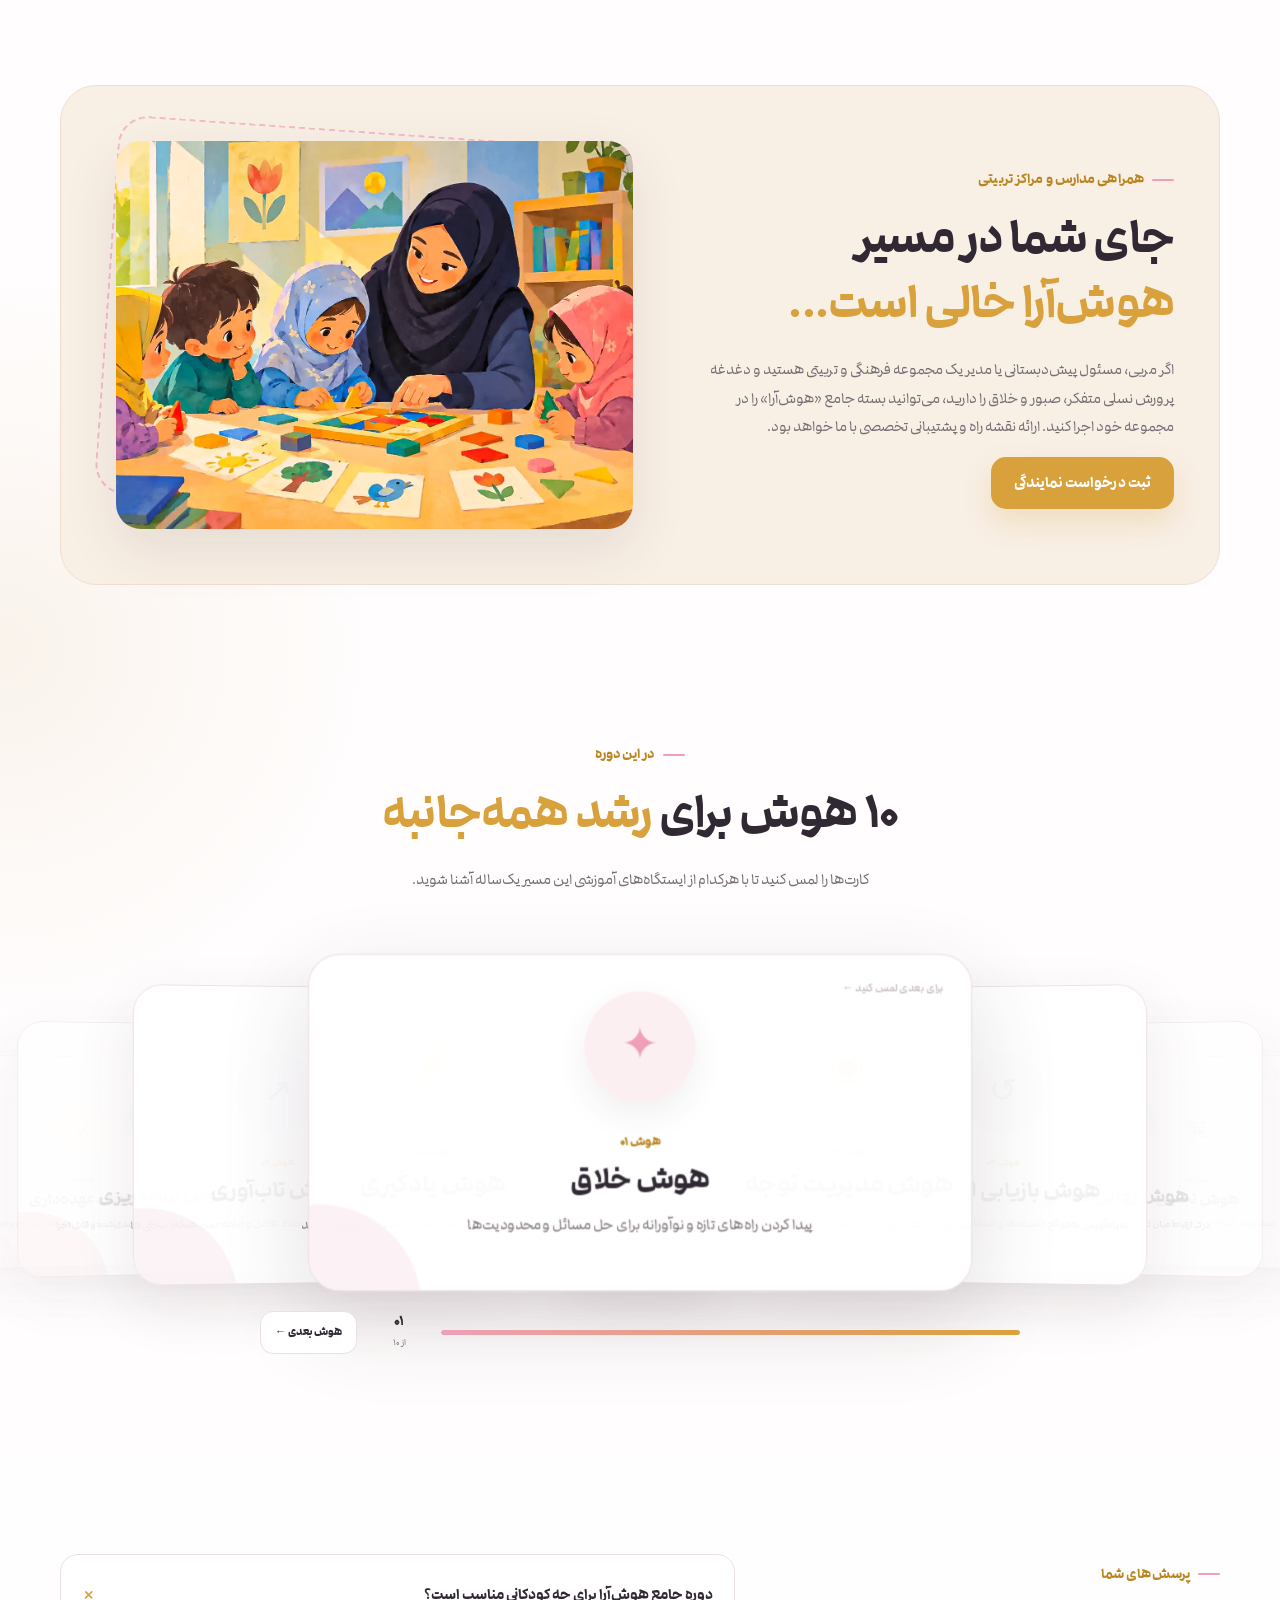
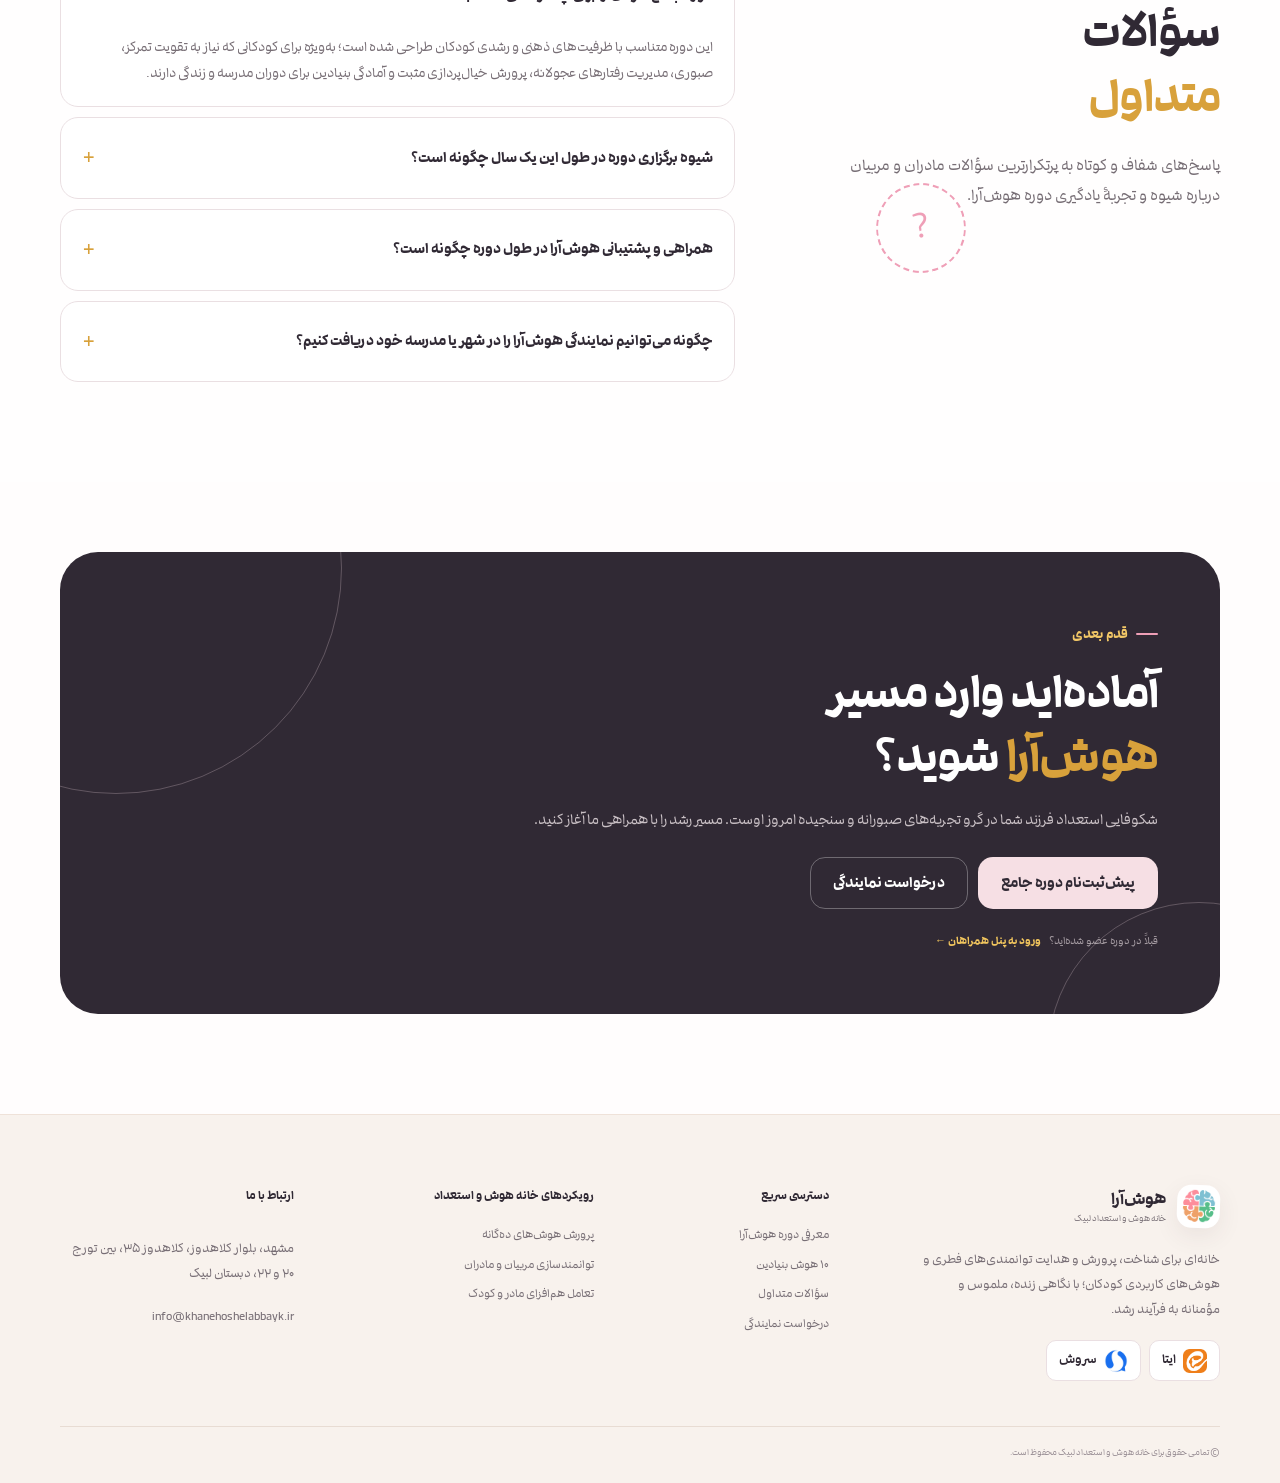
==== commit 5ae93d49: "تمام شد" ====
--- a/index.html
+++ b/index.html
@@ -1,376 +1,624 @@
 <!doctype html>
 <html lang="fa" dir="rtl">
-<head>
-  <meta charset="UTF-8">
-  <meta name="viewport" content="width=device-width, initial-scale=1.0">
-  <meta name="description" content="دوره جامع هوش‌آرا؛ نقشه راه یک‌ساله پرورش ۱۰ هوش کاربردی و آینده‌ساز کودکان در خانه هوش و استعداد لبیک">
-  <title>دوره جامع هوش‌آرا | خانه هوش و استعداد لبیک</title>
-  <link rel="preconnect" href="https://fonts.googleapis.com">
-  <link rel="preconnect" href="https://fonts.gstatic.com" crossorigin>
-  <link href="https://fonts.googleapis.com/css2?family=Vazirmatn:wght@300;400;500;600;700;800&display=swap" rel="stylesheet">
-  <link rel="shortcut icon" href="assets/favicon.ico" type="image/x-icon">
-  <link rel="stylesheet" href="css/styles.css">
-</head>
-<body>
-  <header class="site-header">
-    <div class="container nav-wrap">
-      <a class="brand" href="#top" aria-label="دوره جامع هوش آرا">
-        <span class="brand-mark" aria-hidden="true">
-          <img src="assets/logo/logo.png" alt="لوگو دوره جامع هوش آرا" width="32" height="32">
-        </span>
-        <span class="brand-text">
-          <strong>هوش‌آرا</strong>
-          <small>خانه هوش و استعداد لبیک</small>
-        </span>
-      </a>
-
-      <button class="nav-toggle" type="button" aria-label="باز کردن منو" aria-expanded="false">
-        <span></span><span></span><span></span>
-      </button>
-
-      <nav class="main-nav" aria-label="منوی اصلی">
-        <a href="#about">معرفی دوره</a>
-        <a href="#faq">سؤالات متداول</a>
-        <a href="representive.html">ثبت نمایندگی</a>
-        <a class="nav-login" href="student-registration.html">ورود / ثبت‌نام</a>
-      </nav>
-    </div>
-  </header>
-
-  <main id="top">
-    <!-- HERO -->
-    <section class="hero section">
-      <div class="page-decoration page-decoration--top" aria-hidden="true"></div>
-      <div class="page-decoration page-decoration--bottom" aria-hidden="true"></div>
-      <div class="container hero-grid">
-        <div class="hero-copy">
-          <span class="eyebrow">دوره جامع یک‌ساله</span>
-          <h1 style="font-family: 'Darbareh Black';">هوش را بشناس،<br><em>استعداد را شکوفا کن!</em></h1>
-
-          <div class="hero-template">
-            <p class="hero-note"><strong>هوش‌آرا فراتر از آموزش‌های تئوری و مقطعی است؛</strong> سفری یک‌ساله و گام‌به‌گام برای پرورش تخصصی ۱۰ هوش بنیادین فرزند شما در پیوند با زندگی واقعی، قصه و فعالیت‌های جذاب.</p>
-            <!-- <p class="hero-note"><strong>پیوند هم‌زمان دل، فکر و دست:</strong> تمرکز و خلاقیت با اجبار ساخته نمی‌شود؛ این‌جا کودکان در دل بازی و تجربه زیسته، مسیر رشد خود را کشف می‌کنند.</p> -->
-          </div>
-
-          <div class="hero-actions">
-            <a class="btn btn-primary" href="student-registration.html">شروع مسیر هوش‌آرا</a>
-            <a class="btn btn-ghost" href="#about">آشنایی با دوره <span>←</span></a>
-          </div>
-        </div>
-
-        <div class="hero-visual">
-          <div class="visual-frame visual-frame--large">
-            <div class="image-placeholder image-placeholder--hero">
-              <img src="assets/images/hero.webp" alt="کاراکتر معرفی دوره هوش‌آرا" width="auto" height="400">
-            </div>
-          </div>
-          <div class="dashed-ring"></div>
-          <div class="floating-card floating-card--one">
-            <span>✦</span>
-            <div><strong>ویژه ۴ تا ۶ سال</strong><small>دوره یک‌ساله</small></div>
-          </div>
-          <div class="floating-card floating-card--two">
-            <span>♥</span>
-            <div><strong>۱۰ هوش بنیادین</strong><small>۳۰ کارگاه + ۶۰ فعالیت خانگی</small></div>
-          </div>
-        </div>
-      </div>
-
-      <div class="hero-bottom">
-        <div class="container">
-          <div class="mini-stat">
-            <span>۰۱</span>
-            <div><strong>مسیر یک‌ساله</strong><small>رشد گام‌به‌گام و داستان‌محور</small></div>
-          </div>
-          <div class="mini-stat">
-            <span>۰۲</span>
-            <div><strong>فعالیت‌های مادر-فرزندی</strong><small>حل چالش‌های واقعی در خانه</small></div>
-          </div>
-          <div class="mini-stat">
-            <span>۰۳</span>
-            <div><strong>نگاه شبکه‌ای</strong><small>یادگیری در دل تجربه</small></div>
-          </div>
-        </div>
-      </div>
-    </section>
-
-    <!-- COURSE INTRO / VIDEO -->
-    <section class="intro section" id="about">
-      <div class="container intro-grid">
-        <div class="video-card">
-          <div class="video-inner">
-            <div class="video-placeholder">
-              <span class="play-button">▶</span>
-              <strong>روایت مسیر یک‌ساله هوش‌آرا</strong>
-              <small>assets/images/course-intro-poster.webp</small>
-            </div>
-          </div>
-          <div class="video-caption">
-            <span class="video-dot"></span>
-            <span>نماهنگ معرفی دوره جامع هوش‌آرا</span>
-          </div>
-        </div>
-
-        <div class="section-copy">
-          <span class="eyebrow">آشنایی با دوره</span>
-          <h2>هوش‌آرا؛ یک مسیر<br><em>برای رشد همه‌جانبه</em></h2>
-          <p>در هوش‌آرا نگاه ما به استعداد، حافظه مقطعی یا تست‌های خشک نیست. ما در طول ۱۰ ماه در کنار شما و فرزندتان هستیم تا با قصه‌های شنیدنی، فعالیت‌های خلاقانه و راهکارهای کاربردی، مهارت‌هایی بسازیم که در تمام سال‌های تحصیل و زندگی همراه او بماند.</p>
-          <ul class="check-list">
-            <li><span>✓</span> آموزش گام‌به‌گام ۱۰ هوش راهبردی متناسب با ظرفیت طبیعی ذهن کودک</li>
-            <li><span>✓</span> ارائه‌ی بسته‌های اختصاصی قصه، داستان‌های صوتی، بازی و فعالیت‌های خانگی</li>
-            <li><span>✓</span> تغییر زاویه نگاه والدین و راهنمایی تخصصی مادران در مواجهه با چالش‌های رفتاری</li>
-          </ul>
-          <a class="text-link" href="representive.html">شروع مسیر هوش‌آرا <span>←</span></a>
-        </div>
-      </div>
-    </section>
-
-    <!-- FEATURE CARDS / 10 INTELLIGENCES -->
-    <section class="features section" id="intelligences">
-      <div class="container">
-        <div class="section-heading centered">
-          <span class="eyebrow">در این دوره</span>
-          <h2>۱۰ هوش برای <em>رشد همه‌جانبه</em></h2>
-          <p>کارت‌ها را لمس کنید تا با هرکدام از ایستگاه‌های آموزشی این مسیر یک‌ساله آشنا شوید.</p>
-        </div>
-
-        <div class="intelligence-deck" aria-label="معرفی ۱۰ هوش هوش‌آرا">
-          <div class="intelligence-stage">
-            <article class="intelligence-card is-active" data-index="0" tabindex="0">
-              <div class="intelligence-card-top"><span class="intelligence-hint">برای بعدی لمس کنید ←</span></div>
-              <div class="intelligence-icon intelligence-icon--pink">✦</div>
-              <div class="intelligence-content"><span class="intelligence-kicker">هوش ۰۱</span><h3>هوش خلاق</h3><p>پیدا کردن راه‌های تازه و نوآورانه برای حل مسائل و محدودیت‌ها</p></div>
-            </article>
-            <article class="intelligence-card" data-index="1" tabindex="0"><div class="intelligence-card-top"></div><div class="intelligence-icon intelligence-icon--gold">◉</div><div class="intelligence-content"><span class="intelligence-kicker">هوش ۰۲</span><h3>هوش مدیریت توجه</h3><p>هدایت آگاهانه توجه و حفظ تمرکز بر کارها و اهداف</p></div></article>
-            <article class="intelligence-card" data-index="2" tabindex="0"><div class="intelligence-card-top"></div><div class="intelligence-icon intelligence-icon--green">↺</div><div class="intelligence-content"><span class="intelligence-kicker">هوش ۰۳</span><h3>هوش بازیابی اطلاعات</h3><p>به‌یادآوردن به‌موقع دانسته‌ها و استفاده از تجربه‌های گذشته</p></div></article>
-            <article class="intelligence-card" data-index="3" tabindex="0"><div class="intelligence-card-top"></div><div class="intelligence-icon intelligence-icon--blue">⌁</div><div class="intelligence-content"><span class="intelligence-kicker">هوش ۰۴</span><h3>هوش روایی‌معنایی</h3><p>درک ارتباط میان کلمات، مفاهیم و ارائه معنای منسجم</p></div></article>
-            <article class="intelligence-card" data-index="4" tabindex="0"><div class="intelligence-card-top"></div><div class="intelligence-icon intelligence-icon--cream">⌘</div><div class="intelligence-content"><span class="intelligence-kicker">هوش ۰۵</span><h3>هوش تحلیلی</h3><p>کشف روابط، الگوها و علت‌های پنهان میان پدیده‌ها</p></div></article>
-            <article class="intelligence-card" data-index="5" tabindex="0"><div class="intelligence-card-top"></div><div class="intelligence-icon intelligence-icon--pink">?</div><div class="intelligence-content"><span class="intelligence-kicker">هوش ۰۶</span><h3>هوش انتقادی</h3><p>بررسی ادعاها، پرسیدن سؤال‌های درست و سنجش منطقی اطلاعات</p></div></article>
-            <article class="intelligence-card" data-index="6" tabindex="0"><div class="intelligence-card-top"></div><div class="intelligence-icon intelligence-icon--gold">✓</div><div class="intelligence-content"><span class="intelligence-kicker">هوش ۰۷</span><h3>هوش عهده‌داری</h3><p>پذیرفتن مسئولیت انتخاب‌ها و اقدام فعالانه برای انجام وظایف</p></div></article>
-            <article class="intelligence-card" data-index="7" tabindex="0"><div class="intelligence-card-top"></div><div class="intelligence-icon intelligence-icon--green">⌗</div><div class="intelligence-content"><span class="intelligence-kicker">هوش ۰۸</span><h3>هوش برنامه‌ریزی</h3><p>تبدیل هدف‌ها به مسیر مشخص، مرحله‌بندی‌شده و قابل اجرا</p></div></article>
-            <article class="intelligence-card" data-index="8" tabindex="0"><div class="intelligence-card-top"></div><div class="intelligence-icon intelligence-icon--blue">↗</div><div class="intelligence-content"><span class="intelligence-kicker">هوش ۰۹</span><h3>هوش تاب‌آوری</h3><p>مدیریت سازنده دشواری‌ها، حفظ تعادل و ادامه مسیر هنگام سختی‌ها</p></div></article>
-            <article class="intelligence-card" data-index="9" tabindex="0"><div class="intelligence-card-top"></div><div class="intelligence-icon intelligence-icon--cream">⚡</div><div class="intelligence-content"><span class="intelligence-kicker">هوش ۱۰</span><h3>هوش یادگیری</h3><p>یادگیری سریع از تجربه‌ها و سازگار شدن با شرایط جدید</p></div></article>
-          </div>
-
-          <div class="intelligence-controls">
-            <div class="intelligence-progress" aria-label="پیشرفت معرفی هوش‌ها"><span></span></div>
-            <div class="intelligence-counter"><strong>۰۱</strong><small>از ۱۰</small></div>
-            <button class="intelligence-next" type="button">هوش بعدی <span>←</span></button>
-          </div>
-        </div>
-      </div>
-    </section>
-
-    <!-- REPRESENTATIVE VISUAL -->
-    <section class="representative section" id="representative">
-      <div class="container representative-box">
-        <div class="representative-copy">
-          <span class="eyebrow">همراهی مدارس و مراکز تربیتی</span>
-          <h2>جای شما در مسیر<br><em>هوش‌آرا خالی است...</em></h2>
-          <p>اگر مربی، مسئول پیش‌دبستانی یا مدیر یک مجموعه فرهنگی و تربیتی هستید و دغدغه پرورش نسلی متفکر، صبور و خلاق را دارید، می‌توانید بسته جامع «هوش‌آرا» را در مجموعه خود اجرا کنید. ارائه نقشه راه و پشتیبانی تخصصی با ما خواهد بود.</p>
-          <a class="btn btn-primary" href="representive.html">ثبت درخواست نمایندگی</a>
-        </div>
-        <div class="representative-visual">
-          <img class="representative-image" src="assets/images/description-picture.webp" alt="مربی و کودکان در حال فعالیت آموزشی و خلاقانه">
-        </div>
-      </div>
-    </section>
-
-    <!-- FAQ -->
-    <section class="faq section" id="faq">
-      <div class="container faq-grid">
-        <div class="section-copy faq-intro">
-          <span class="eyebrow">پرسش‌های شما</span>
-          <h2>سؤالات<br><em>متداول</em></h2>
-          <p>پاسخ‌های شفاف و کوتاه به پرتکرارترین سؤالات مادران و مربیان درباره شیوه و تجربۀ یادگیری دوره هوش‌آرا.</p>
-          <div class="faq-decoration">?</div>
-        </div>
-
-        <div class="accordion">
-          <div class="faq-item is-open">
-            <button class="faq-question" type="button" aria-expanded="true">
-              <span>دوره جامع هوش‌آرا برای چه کودکانی مناسب است؟</span>
-              <b>+</b>
-            </button>
-            <div class="faq-answer">
-              <p>این دوره متناسب با ظرفیت‌های ذهنی و رشدی کودکان طراحی شده است؛ به‌ویژه برای کودکانی که نیاز به تقویت تمرکز، صبوری، مدیریت رفتارهای عجولانه، پرورش خیال‌پردازی مثبت و آمادگی بنیادین برای دوران مدرسه و زندگی دارند.</p>
-            </div>
-          </div>
-
-          <div class="faq-item">
-            <button class="faq-question" type="button" aria-expanded="false">
-              <span>شیوه برگزاری دوره در طول این یک سال چگونه است؟</span>
-              <b>+</b>
-            </button>
-            <div class="faq-answer">
-              <p>دوره هوش‌آرا در قالب بسته‌های محتوایی ماهانه شامل سناریوهای داستانی (همچون زنگ تربیت)، بازی‌های حسی-حرکتی، راهنماهای کاربردی برای مادران و چالش‌های تعاملی در خانه ارائه می‌شود تا آموزش با حال‌وهوای زندگی کودک گره بخورد.</p>
-            </div>
-          </div>
-
-          <div class="faq-item">
-            <button class="faq-question" type="button" aria-expanded="false">
-              <span>همراهی و پشتیبانی هوش‌آرا در طول دوره چگونه است؟</span>
-              <b>+</b>
-            </button>
-            <div class="faq-answer">
-              <p>تحقیقات مغزی و تربیتی نشان داده تمرکز و یادگیری وقتی پایدار می‌شود که دل کودک با محبت و معنا گرم باشد، فکر او هدف مشخصی ببیند و دست‌هایش با ابزارهای واقعی درگیر ساختن شوند؛ نه با فشردن دکمه‌ها و حفظ کردن تعاریف.</p>
-            </div>
-          </div>
-
-          <div class="faq-item">
-            <button class="faq-question" type="button" aria-expanded="false">
-              <span>چگونه می‌توانیم نمایندگی هوش‌آرا را در شهر یا مدرسه خود دریافت کنیم؟</span>
-              <b>+</b>
-            </button>
-            <div class="faq-answer">
-              <p>با پر کردن فرم ثبت نمایندگی، کارشناسان خانه هوش و استعداد لبیک با شما تماس خواهند گرفت تا شرایط همکاری، بسته‌های آموزشی و دوره‌های توانمندسازی مربیان مجموعه شما هماهنگ شود.</p>
-            </div>
-          </div>
-        </div>
-      </div>
-    </section>
-
-    <!-- CTA -->
-    <section class="cta section" id="register">
-      <div class="container">
-        <div class="cta-card">
-          <div class="cta-pattern"></div>
-          <div class="cta-content">
-            <span class="eyebrow">قدم بعدی</span>
-            <h2>آماده‌اید وارد مسیر<br><em>هوش‌آرا</em> شوید؟</h2>
-            <p>شکوفایی استعداد فرزند شما در گرو تجربه‌های صبورانه و سنجیده امروز اوست. مسیر رشد را با همراهی ما آغاز کنید.</p>
-            <div class="cta-actions">
-              <a class="btn btn-primary btn-light" href="representive.html">پیش‌ثبت‌نام دوره جامع</a>
-              <a class="btn btn-outline-light" href="representive.html">درخواست نمایندگی</a>
-            </div>
-            <div class="login-row">
-              <span>قبلاً در دوره عضو شده‌اید؟</span>
-            <a href="representive.html">ورود به پنل همراهان ←</a>
-            </div>
-          </div>
-        </div>
-      </div>
-    </section>
-  </main>
-
-  <footer class="site-footer">
-    <div class="container footer-grid">
-      <div class="footer-brand">
-        <a class="brand" href="#top">
+  <head>
+    <meta charset="UTF-8" />
+    <meta name="viewport" content="width=device-width, initial-scale=1.0" />
+    <meta
+      name="description"
+      content="دوره جامع هوش‌آرا؛ نقشه راه یک‌ساله پرورش ۱۰ هوش کاربردی و آینده‌ساز کودکان در خانه هوش و استعداد لبیک"
+    />
+    <title>دوره جامع هوش‌آرا | خانه هوش و استعداد لبیک</title>
+    <link rel="preconnect" href="https://fonts.googleapis.com" />
+    <link rel="preconnect" href="https://fonts.gstatic.com" crossorigin />
+    <link
+      href="https://fonts.googleapis.com/css2?family=Vazirmatn:wght@300;400;500;600;700;800&display=swap"
+      rel="stylesheet"
+    />
+    <link rel="shortcut icon" href="assets/favicon.ico" type="image/x-icon" />
+    <link rel="stylesheet" href="css/styles.css" />
+  </head>
+  <body>
+    <header class="site-header">
+      <div class="container nav-wrap">
+        <a class="brand" href="#top" aria-label="دوره جامع هوش آرا">
           <span class="brand-mark" aria-hidden="true">
-            <img src="assets/logo/logo.png" alt="لوگو دوره جامع هوش آرا" width="32" height="32">
+            <img
+              src="assets/logo/logo.png"
+              alt="لوگو دوره جامع هوش آرا"
+              width="32"
+              height="32"
+            />
           </span>
           <span class="brand-text">
             <strong>هوش‌آرا</strong>
             <small>خانه هوش و استعداد لبیک</small>
           </span>
         </a>
-        <p>خانه‌ای برای شناخت، پرورش و هدایت توانمندی‌های فطری و هوش‌های کاربردی کودکان؛ با نگاهی زنده، ملموس و مؤمنانه به فرآیند رشد.</p>
-        <div class="socials">
-          <a href="https://eitaa.com/khanehoshelabbayk" aria-label="ایتا"><img class="social-icon" src="assets/images/eitaa.png" alt=""><span>ایتا</span></a>
-          <a href="https://splus.ir/khanehoshelabbayk" aria-label="سروش"><img class="social-icon" src="assets/images/splus.webp" alt=""><span>سروش</span></a>
-        </div>
+
+        <button
+          class="nav-toggle"
+          type="button"
+          aria-label="باز کردن منو"
+          aria-expanded="false"
+        >
+          <span></span><span></span><span></span>
+        </button>
+
+        <nav class="main-nav" aria-label="منوی اصلی">
+          <a href="#about">معرفی دوره</a>
+          <a href="#faq">سؤالات متداول</a>
+          <a href="representive.html">ثبت نمایندگی</a>
+          <a class="nav-login" href="student-registration.html">ورود / ثبت‌نام</a>
+        </nav>
       </div>
-
-      <div class="footer-column">
-        <h3>دسترسی سریع</h3>
-        <a href="#about">معرفی دوره هوش‌آرا</a>
-        <a href="#intelligences">۱۰ هوش بنیادین</a>
-        <a href="#faq">سؤالات متداول</a>
-        <a href="representive.html">درخواست نمایندگی</a>
+    </header>
+
+    <main id="top">
+      <!-- HERO -->
+      <section class="hero section">
+        <div
+          class="page-decoration page-decoration--top"
+          aria-hidden="true"
+        ></div>
+        <div
+          class="page-decoration page-decoration--bottom"
+          aria-hidden="true"
+        ></div>
+        <div class="container hero-grid">
+          <div class="hero-copy">
+            <span class="eyebrow">دوره جامع یک‌ساله</span>
+            <h1 style="font-family: &quot;Darbareh Black&quot;">
+              هوش را بشناس،<br /><em><span class="hero-title-typing">استعداد را شکوفا کن!</span></em>
+            </h1>
+
+            <div class="hero-template">
+              <p class="hero-note">
+                <strong>هوش‌آرا فراتر از آموزش‌های تئوری و مقطعی است؛</strong>
+                سفری یک‌ساله و گام‌به‌گام برای پرورش تخصصی ۱۰ هوش بنیادین فرزند
+                شما در پیوند با زندگی واقعی، قصه و فعالیت‌های جذاب.
+              </p>
+              <!-- <p class="hero-note"><strong>پیوند هم‌زمان دل، فکر و دست:</strong> تمرکز و خلاقیت با اجبار ساخته نمی‌شود؛ این‌جا کودکان در دل بازی و تجربه زیسته، مسیر رشد خود را کشف می‌کنند.</p> -->
+            </div>
+
+            <div class="hero-actions">
+              <a class="btn btn-primary" href="student-registration.html"
+                >شروع مسیر هوش‌آرا</a
+              >
+              <a class="btn btn-ghost" href="#about"
+                >آشنایی با دوره <span>←</span></a
+              >
+            </div>
+          </div>
+
+          <div class="hero-visual">
+            <div class="visual-frame visual-frame--large">
+              <div class="image-placeholder image-placeholder--hero">
+                <img
+                  src="assets/images/hero.webp"
+                  alt="کاراکتر معرفی دوره هوش‌آرا"
+                  width="auto"
+                  height="400"
+                />
+              </div>
+            </div>
+            <div class="dashed-ring"></div>
+            <div class="floating-card floating-card--one">
+              <span>✦</span>
+              <div>
+                <strong>ویژه ۴ تا ۶ سال</strong><small>دوره یک‌ساله</small>
+              </div>
+            </div>
+            <div class="floating-card floating-card--two">
+              <span>♥</span>
+              <div>
+                <strong>۱۰ هوش بنیادین</strong
+                ><small>۳۰ کارگاه + ۶۰ فعالیت خانگی</small>
+              </div>
+            </div>
+          </div>
+        </div>
+
+        <div class="hero-bottom">
+          <div class="container">
+            <div class="mini-stat">
+              <span>۰۱</span>
+              <div>
+                <strong>مسیر یک‌ساله</strong
+                ><small>رشد گام‌به‌گام و داستان‌محور</small>
+              </div>
+            </div>
+            <div class="mini-stat">
+              <span>۰۲</span>
+              <div>
+                <strong>فعالیت‌های مادر-فرزندی</strong
+                ><small>حل چالش‌های واقعی در خانه</small>
+              </div>
+            </div>
+            <div class="mini-stat">
+              <span>۰۳</span>
+              <div>
+                <strong>نگاه شبکه‌ای</strong><small>یادگیری در دل تجربه</small>
+              </div>
+            </div>
+          </div>
+        </div>
+      </section>
+
+      <!-- COURSE INTRO / VIDEO -->
+      <section class="intro section" id="about">
+        <div class="container intro-grid">
+          <div class="video-card">
+            <div class="video-inner">
+              <div class="video-placeholder">
+                <span class="play-button">▶</span>
+                <strong>روایت مسیر یک‌ساله هوش‌آرا</strong>
+                <small>assets/images/course-intro-poster.webp</small>
+              </div>
+            </div>
+            <div class="video-caption">
+              <span class="video-dot"></span>
+              <span>نماهنگ معرفی دوره جامع هوش‌آرا</span>
+            </div>
+          </div>
+
+          <div class="section-copy">
+            <span class="eyebrow">آشنایی با دوره</span>
+            <h2>هوش‌آرا؛ یک مسیر<br /><em>برای رشد همه‌جانبه</em></h2>
+            <p>
+              در هوش‌آرا نگاه ما به استعداد، حافظه مقطعی یا تست‌های خشک نیست. ما
+              در طول ۱۰ ماه در کنار شما و فرزندتان هستیم تا با قصه‌های شنیدنی،
+              فعالیت‌های خلاقانه و راهکارهای کاربردی، مهارت‌هایی بسازیم که در
+              تمام سال‌های تحصیل و زندگی همراه او بماند.
+            </p>
+            <ul class="check-list">
+              <li>
+                <span>✓</span> آموزش گام‌به‌گام ۱۰ هوش راهبردی متناسب با ظرفیت
+                طبیعی ذهن کودک
+              </li>
+              <li>
+                <span>✓</span> ارائه‌ی بسته‌های اختصاصی قصه، داستان‌های صوتی،
+                بازی و فعالیت‌های خانگی
+              </li>
+              <li>
+                <span>✓</span> تغییر زاویه نگاه والدین و راهنمایی تخصصی مادران
+                در مواجهه با چالش‌های رفتاری
+              </li>
+            </ul>
+            <a class="text-link" href="representive.html"
+              >شروع مسیر هوش‌آرا <span>←</span></a
+            >
+          </div>
+        </div>
+      </section>
+
+      <!-- REPRESENTATIVE VISUAL -->
+      <section class="representative section" id="representative">
+        <div class="container representative-box">
+          <div class="representative-copy">
+            <span class="eyebrow">همراهی مدارس و مراکز تربیتی</span>
+            <h2>جای شما در مسیر<br /><em>هوش‌آرا خالی است...</em></h2>
+            <p>
+              اگر مربی، مسئول پیش‌دبستانی یا مدیر یک مجموعه فرهنگی و تربیتی
+              هستید و دغدغه پرورش نسلی متفکر، صبور و خلاق را دارید، می‌توانید
+              بسته جامع «هوش‌آرا» را در مجموعه خود اجرا کنید. ارائه نقشه راه و
+              پشتیبانی تخصصی با ما خواهد بود.
+            </p>
+            <a class="btn btn-primary" href="representive.html"
+              >ثبت درخواست نمایندگی</a
+            >
+          </div>
+          <div class="representative-visual">
+            <img
+              class="representative-image"
+              src="assets/images/description-picture.webp"
+              alt="مربی و کودکان در حال فعالیت آموزشی و خلاقانه"
+            />
+          </div>
+        </div>
+      </section>
+
+      <!-- FEATURE CARDS / 10 INTELLIGENCES -->
+      <section class="features section" id="intelligences">
+        <div class="container">
+          <div class="section-heading centered">
+            <span class="eyebrow">در این دوره</span>
+            <h2>۱۰ هوش برای <em>رشد همه‌جانبه</em></h2>
+            <p>
+              کارت‌ها را لمس کنید تا با هرکدام از ایستگاه‌های آموزشی این مسیر
+              یک‌ساله آشنا شوید.
+            </p>
+          </div>
+
+            <div class="intelligence-deck" aria-label="معرفی ۱۰ هوش هوش‌آرا">
+              <div class="intelligence-stage">
+                <article
+                  class="intelligence-card is-active"
+                  data-index="0"
+                  tabindex="0"
+                >
+                  <div class="intelligence-card-top">
+                    <span class="intelligence-hint">برای بعدی لمس کنید ←</span>
+                  </div>
+                  <div class="intelligence-icon intelligence-icon--pink">✦</div>
+                  <div class="intelligence-content">
+                    <span class="intelligence-kicker">هوش ۰۱</span>
+                    <h3>هوش خلاق</h3>
+                    <p>
+                      پیدا کردن راه‌های تازه و نوآورانه برای حل مسائل و محدودیت‌ها
+                    </p>
+                  </div>
+                </article>
+                <article class="intelligence-card" data-index="1" tabindex="0">
+                  <div class="intelligence-card-top"></div>
+                  <div class="intelligence-icon intelligence-icon--gold">◉</div>
+                  <div class="intelligence-content">
+                    <span class="intelligence-kicker">هوش ۰۲</span>
+                    <h3>هوش مدیریت توجه</h3>
+                    <p>هدایت آگاهانه توجه و حفظ تمرکز بر کارها و اهداف</p>
+                  </div>
+                </article>
+                <article class="intelligence-card" data-index="2" tabindex="0">
+                  <div class="intelligence-card-top"></div>
+                  <div class="intelligence-icon intelligence-icon--green">↺</div>
+                  <div class="intelligence-content">
+                    <span class="intelligence-kicker">هوش ۰۳</span>
+                    <h3>هوش بازیابی اطلاعات</h3>
+                    <p>
+                      به‌یادآوردن به‌موقع دانسته‌ها و استفاده از تجربه‌های گذشته
+                    </p>
+                  </div>
+                </article>
+                <article class="intelligence-card" data-index="3" tabindex="0">
+                  <div class="intelligence-card-top"></div>
+                  <div class="intelligence-icon intelligence-icon--blue">⌁</div>
+                  <div class="intelligence-content">
+                    <span class="intelligence-kicker">هوش ۰۴</span>
+                    <h3>هوش روایی‌معنایی</h3>
+                    <p>درک ارتباط میان کلمات، مفاهیم و ارائه معنای منسجم</p>
+                  </div>
+                </article>
+                <article class="intelligence-card" data-index="4" tabindex="0">
+                  <div class="intelligence-card-top"></div>
+                  <div class="intelligence-icon intelligence-icon--cream">⌘</div>
+                  <div class="intelligence-content">
+                    <span class="intelligence-kicker">هوش ۰۵</span>
+                    <h3>هوش تحلیلی</h3>
+                    <p>کشف روابط، الگوها و علت‌های پنهان میان پدیده‌ها</p>
+                  </div>
+                </article>
+                <article class="intelligence-card" data-index="5" tabindex="0">
+                  <div class="intelligence-card-top"></div>
+                  <div class="intelligence-icon intelligence-icon--pink">?</div>
+                  <div class="intelligence-content">
+                    <span class="intelligence-kicker">هوش ۰۶</span>
+                    <h3>هوش انتقادی</h3>
+                    <p>بررسی ادعاها، پرسیدن سؤال‌های درست و سنجش منطقی اطلاعات</p>
+                  </div>
+                </article>
+                <article class="intelligence-card" data-index="6" tabindex="0">
+                  <div class="intelligence-card-top"></div>
+                  <div class="intelligence-icon intelligence-icon--gold">✓</div>
+                  <div class="intelligence-content">
+                    <span class="intelligence-kicker">هوش ۰۷</span>
+                    <h3>هوش عهده‌داری</h3>
+                    <p>
+                      پذیرفتن مسئولیت انتخاب‌ها و اقدام فعالانه برای انجام وظایف
+                    </p>
+                  </div>
+                </article>
+                <article class="intelligence-card" data-index="7" tabindex="0">
+                  <div class="intelligence-card-top"></div>
+                  <div class="intelligence-icon intelligence-icon--green">⌗</div>
+                  <div class="intelligence-content">
+                    <span class="intelligence-kicker">هوش ۰۸</span>
+                    <h3>هوش برنامه‌ریزی</h3>
+                    <p>تبدیل هدف‌ها به مسیر مشخص، مرحله‌بندی‌شده و قابل اجرا</p>
+                  </div>
+                </article>
+                <article class="intelligence-card" data-index="8" tabindex="0">
+                  <div class="intelligence-card-top"></div>
+                  <div class="intelligence-icon intelligence-icon--blue">↗</div>
+                  <div class="intelligence-content">
+                    <span class="intelligence-kicker">هوش ۰۹</span>
+                    <h3>هوش تاب‌آوری</h3>
+                    <p>
+                      مدیریت سازنده دشواری‌ها، حفظ تعادل و ادامه مسیر هنگام
+                      سختی‌ها
+                    </p>
+                  </div>
+                </article>
+                <article class="intelligence-card" data-index="9" tabindex="0">
+                  <div class="intelligence-card-top"></div>
+                  <div class="intelligence-icon intelligence-icon--cream">⚡</div>
+                  <div class="intelligence-content">
+                    <span class="intelligence-kicker">هوش ۱۰</span>
+                    <h3>هوش یادگیری</h3>
+                    <p>یادگیری سریع از تجربه‌ها و سازگار شدن با شرایط جدید</p>
+                  </div>
+                </article>
+              </div>
+
+              <div class="intelligence-controls">
+                <div
+                  class="intelligence-progress"
+                  aria-label="پیشرفت معرفی هوش‌ها"
+                >
+                  <span></span>
+                </div>
+                <div class="intelligence-counter">
+                  <strong>۰۱</strong><small>از ۱۰</small>
+                </div>
+                <button class="intelligence-next" type="button">
+                  هوش بعدی <span>←</span>
+                </button>
+              </div>
+            </div>
+        </div>
+      </section>
+
+      <!-- FAQ -->
+      <section class="faq section" id="faq">
+        <div class="container faq-grid">
+          <div class="section-copy faq-intro">
+            <span class="eyebrow">پرسش‌های شما</span>
+            <h2>سؤالات<br /><em>متداول</em></h2>
+            <p>
+              پاسخ‌های شفاف و کوتاه به پرتکرارترین سؤالات مادران و مربیان درباره
+              شیوه و تجربۀ یادگیری دوره هوش‌آرا.
+            </p>
+            <div class="faq-decoration">?</div>
+          </div>
+
+          <div class="accordion">
+            <div class="faq-item is-open">
+              <button class="faq-question" type="button" aria-expanded="true">
+                <span>دوره جامع هوش‌آرا برای چه کودکانی مناسب است؟</span>
+                <b>+</b>
+              </button>
+              <div class="faq-answer">
+                <p>
+                  این دوره متناسب با ظرفیت‌های ذهنی و رشدی کودکان طراحی شده است؛
+                  به‌ویژه برای کودکانی که نیاز به تقویت تمرکز، صبوری، مدیریت
+                  رفتارهای عجولانه، پرورش خیال‌پردازی مثبت و آمادگی بنیادین برای
+                  دوران مدرسه و زندگی دارند.
+                </p>
+              </div>
+            </div>
+
+            <div class="faq-item">
+              <button class="faq-question" type="button" aria-expanded="false">
+                <span>شیوه برگزاری دوره در طول این یک سال چگونه است؟</span>
+                <b>+</b>
+              </button>
+              <div class="faq-answer">
+                <p>
+                  دوره هوش‌آرا در قالب بسته‌های محتوایی ماهانه شامل سناریوهای
+                  داستانی (همچون زنگ تربیت)، بازی‌های حسی-حرکتی، راهنماهای
+                  کاربردی برای مادران و چالش‌های تعاملی در خانه ارائه می‌شود تا
+                  آموزش با حال‌وهوای زندگی کودک گره بخورد.
+                </p>
+              </div>
+            </div>
+
+            <div class="faq-item">
+              <button class="faq-question" type="button" aria-expanded="false">
+                <span>همراهی و پشتیبانی هوش‌آرا در طول دوره چگونه است؟</span>
+                <b>+</b>
+              </button>
+              <div class="faq-answer">
+                <p>
+                  تحقیقات مغزی و تربیتی نشان داده تمرکز و یادگیری وقتی پایدار
+                  می‌شود که دل کودک با محبت و معنا گرم باشد، فکر او هدف مشخصی
+                  ببیند و دست‌هایش با ابزارهای واقعی درگیر ساختن شوند؛ نه با
+                  فشردن دکمه‌ها و حفظ کردن تعاریف.
+                </p>
+              </div>
+            </div>
+
+            <div class="faq-item">
+              <button class="faq-question" type="button" aria-expanded="false">
+                <span
+                  >چگونه می‌توانیم نمایندگی هوش‌آرا را در شهر یا مدرسه خود
+                  دریافت کنیم؟</span
+                >
+                <b>+</b>
+              </button>
+              <div class="faq-answer">
+                <p>
+                  با پر کردن فرم ثبت نمایندگی، کارشناسان خانه هوش و استعداد لبیک
+                  با شما تماس خواهند گرفت تا شرایط همکاری، بسته‌های آموزشی و
+                  دوره‌های توانمندسازی مربیان مجموعه شما هماهنگ شود.
+                </p>
+              </div>
+            </div>
+          </div>
+        </div>
+      </section>
+
+      <!-- CTA -->
+      <section class="cta section" id="register">
+        <div class="container">
+          <div class="cta-card">
+            <div class="cta-pattern"></div>
+            <div class="cta-content">
+              <span class="eyebrow">قدم بعدی</span>
+              <h2>آماده‌اید وارد مسیر<br /><em>هوش‌آرا</em> شوید؟</h2>
+              <p>
+                شکوفایی استعداد فرزند شما در گرو تجربه‌های صبورانه و سنجیده
+                امروز اوست. مسیر رشد را با همراهی ما آغاز کنید.
+              </p>
+              <div class="cta-actions">
+                <a class="btn btn-primary btn-light" href="representive.html"
+                  >پیش‌ثبت‌نام دوره جامع</a
+                >
+                <a class="btn btn-outline-light" href="representive.html"
+                  >درخواست نمایندگی</a
+                >
+              </div>
+              <div class="login-row">
+                <span>قبلاً در دوره عضو شده‌اید؟</span>
+                <a href="representive.html">ورود به پنل همراهان ←</a>
+              </div>
+            </div>
+          </div>
+        </div>
+      </section>
+    </main>
+
+    <footer class="site-footer">
+      <div class="container footer-grid">
+        <div class="footer-brand">
+          <a class="brand" href="#top">
+            <span class="brand-mark" aria-hidden="true">
+              <img
+                src="assets/logo/logo.png"
+                alt="لوگو دوره جامع هوش آرا"
+                width="32"
+                height="32"
+              />
+            </span>
+            <span class="brand-text">
+              <strong>هوش‌آرا</strong>
+              <small>خانه هوش و استعداد لبیک</small>
+            </span>
+          </a>
+          <p>
+            خانه‌ای برای شناخت، پرورش و هدایت توانمندی‌های فطری و هوش‌های
+            کاربردی کودکان؛ با نگاهی زنده، ملموس و مؤمنانه به فرآیند رشد.
+          </p>
+          <div class="socials">
+            <a href="https://eitaa.com/khanehoshelabbayk" aria-label="ایتا"
+              ><img
+                class="social-icon"
+                src="assets/images/eitaa.png"
+                alt=""
+              /><span>ایتا</span></a
+            >
+            <a href="https://splus.ir/khanehoshelabbayk" aria-label="سروش"
+              ><img
+                class="social-icon"
+                src="assets/images/splus.webp"
+                alt=""
+              /><span>سروش</span></a
+            >
+          </div>
+        </div>
+
+        <div class="footer-column">
+          <h3>دسترسی سریع</h3>
+          <a href="#about">معرفی دوره هوش‌آرا</a>
+          <a href="#intelligences">۱۰ هوش بنیادین</a>
+          <a href="#faq">سؤالات متداول</a>
+          <a href="representive.html">درخواست نمایندگی</a>
+        </div>
+
+        <div class="footer-column">
+          <h3>رویکردهای خانه هوش و استعداد</h3>
+          <a href="#">پرورش ‌هوش‌های ده‌گانه</a>
+          <a href="#">توانمندسازی مربیان و مادران</a>
+          <a href="#">تعامل هم‌افزای مادر و کودک</a>
+        </div>
+
+        <div class="footer-column">
+          <h3>ارتباط با ما</h3>
+          <p>مشهد، بلوار کلاهدوز، کلاهدوز ۳۵، بین تورج ۲۰ و ۲۲، دبستان لبیک</p>
+          <a class="footer-email" href="mailto:info@khanehoshelabbayk.ir"
+            >info@khanehoshelabbayk.ir</a
+          >
+        </div>
       </div>
 
-      <div class="footer-column">
-        <h3>رویکردهای خانه هوش و استعداد</h3>
-        <a href="#">پرورش ‌هوش‌های ده‌گانه</a>
-        <a href="#">توانمندسازی مربیان و مادران</a>
-        <a href="#">تعامل هم‌افزای مادر و کودک</a>
+      <div class="container footer-bottom">
+        <span>© تمامی حقوق برای خانه هوش و استعداد لبیک محفوظ است.</span>
       </div>
-
-      <div class="footer-column">
-        <h3>ارتباط با ما</h3>
-        <p>مشهد، بلوار کلاهدوز، کلاهدوز ۳۵، بین تورج ۲۰ و ۲۲، دبستان لبیک</p>
-        <a class="footer-email" href="mailto:info@khanehoshelabbayk.ir">info@khanehoshelabbayk.ir</a>
-      </div>
-    </div>
-
-    <div class="container footer-bottom">
-      <span>© تمامی حقوق برای خانه هوش و استعداد لبیک محفوظ است.</span>
-    </div>
-  </footer>
-
-  <script src="js/main.js"></script>
-  <script>
-    (() => {
-      const deck = document.querySelector('.intelligence-deck');
-      if (!deck) return;
-      const cards = [...deck.querySelectorAll('.intelligence-card')];
-      const progress = deck.querySelector('.intelligence-progress span');
-      const counter = deck.querySelector('.intelligence-counter strong');
-      const next = deck.querySelector('.intelligence-next');
-      let current = 0;
-      let autoTimer = null;
-      const AUTO_TIME = 8000;
-      const fa = ['۰','۱','۲','۳','۴','۵','۶','۷','۸','۹'];
-      const faNum = n => String(n).padStart(2,'0').split('').map(x => fa[Number(x)]).join('');
-
-      function show(index) {
-        current = (index + cards.length) % cards.length;
-        cards.forEach((card, i) => {
-          let delta = i - current;
-          if (delta > cards.length / 2) delta -= cards.length;
-          if (delta < -cards.length / 2) delta += cards.length;
-          card.dataset.position = delta;
-          card.classList.toggle('is-active', delta === 0);
-          card.setAttribute('aria-hidden', delta === 0 ? 'false' : 'true');
-          card.style.zIndex = String(40 - Math.abs(delta));
-        });
-        counter.textContent = faNum(current + 1);
-        progress.style.transition = 'none';
-        progress.style.width = '0%';
-        progress.offsetWidth;
-        progress.style.transition = `width ${AUTO_TIME}ms linear`;
-        progress.style.width = '100%';
-      }
-
-      function startAutoPlay() {
-        clearTimeout(autoTimer);
-        autoTimer = setTimeout(() => advance(), AUTO_TIME);
-      }
-
-      function advance() {
-        show(current + 1);
-        startAutoPlay();
-      }
-
-      function previous() {
-        show(current - 1);
-        startAutoPlay();
-      }
-
-      deck.addEventListener('click', e => {
-        const card = e.target.closest('.intelligence-card');
-        if (!card) return;
-        const position = Number(card.dataset.position || 0);
-        if (position === 0) advance();
-        else if (position === -1 || position === 1) {
-          show(current + position);
+    </footer>
+
+    <script src="js/main.js"></script>
+    <script>
+      (() => {
+        const deck = document.querySelector(".intelligence-deck");
+        if (!deck) return;
+        const cards = [...deck.querySelectorAll(".intelligence-card")];
+        const progress = deck.querySelector(".intelligence-progress span");
+        const counter = deck.querySelector(".intelligence-counter strong");
+        const next = deck.querySelector(".intelligence-next");
+        let current = 0;
+        let autoTimer = null;
+        const AUTO_TIME = 8000;
+        const fa = ["۰", "۱", "۲", "۳", "۴", "۵", "۶", "۷", "۸", "۹"];
+        const faNum = (n) =>
+          String(n)
+            .padStart(2, "0")
+            .split("")
+            .map((x) => fa[Number(x)])
+            .join("");
+
+        function show(index) {
+          current = (index + cards.length) % cards.length;
+          cards.forEach((card, i) => {
+            let delta = i - current;
+            if (delta > cards.length / 2) delta -= cards.length;
+            if (delta < -cards.length / 2) delta += cards.length;
+            card.dataset.position = delta;
+            card.classList.toggle("is-active", delta === 0);
+            card.setAttribute("aria-hidden", delta === 0 ? "false" : "true");
+            card.style.zIndex = String(40 - Math.abs(delta));
+          });
+          counter.textContent = faNum(current + 1);
+          progress.style.transition = "none";
+          progress.style.width = "0%";
+          progress.offsetWidth;
+          progress.style.transition = `width ${AUTO_TIME}ms linear`;
+          progress.style.width = "100%";
+        }
+
+        function startAutoPlay() {
+          clearTimeout(autoTimer);
+          autoTimer = setTimeout(() => advance(), AUTO_TIME);
+        }
+
+        function advance() {
+          show(current + 1);
           startAutoPlay();
         }
-      });
-
-      deck.addEventListener('keydown', e => {
-        const card = e.target.closest('.intelligence-card');
-        if (!card) return;
-        if (e.key === 'Enter' || e.key === ' ') { e.preventDefault(); advance(); }
-        if (e.key === 'ArrowLeft') { e.preventDefault(); advance(); }
-        if (e.key === 'ArrowRight') { e.preventDefault(); previous(); }
-      });
-
-      next.addEventListener('click', advance);
-      show(0);
-      startAutoPlay();
-    })();
-  </script>
-</body>
+
+        function previous() {
+          show(current - 1);
+          startAutoPlay();
+        }
+
+        deck.addEventListener("click", (e) => {
+          const card = e.target.closest(".intelligence-card");
+          if (!card) return;
+          const position = Number(card.dataset.position || 0);
+          if (position === 0) advance();
+          else if (position === -1 || position === 1) {
+            show(current + position);
+            startAutoPlay();
+          }
+        });
+
+        deck.addEventListener("keydown", (e) => {
+          const card = e.target.closest(".intelligence-card");
+          if (!card) return;
+          if (e.key === "Enter" || e.key === " ") {
+            e.preventDefault();
+            advance();
+          }
+          if (e.key === "ArrowLeft") {
+            e.preventDefault();
+            advance();
+          }
+          if (e.key === "ArrowRight") {
+            e.preventDefault();
+            previous();
+          }
+        });
+
+        next.addEventListener("click", advance);
+        show(0);
+        startAutoPlay();
+      })();
+    </script>
+  </body>
 </html>
--- a/css/styles.css
+++ b/css/styles.css
@@ -172,7 +172,14 @@
 }
 .eyebrow::before { content:""; width: 22px; height: 2px; background: var(--pink-strong); border-radius: 10px; }
 .hero h1, h2 { margin: 13px 0 20px; line-height: 1.35; letter-spacing: -.8px; }
-.hero h1 { font-size: clamp(38px, 5vw, 65px); }
+.hero h1 { font-size: clamp(34px, 4.4vw, 58px); }
+.hero-title-typing { display:inline-block; white-space:nowrap; }
+.hero-title-typing::after {
+  content:""; display:inline-block; height:.8em; margin-right:5px;
+  border-left:2px solid currentColor; vertical-align:-.06em;
+  animation:hero-caret .9s steps(1,end) infinite;
+}
+@keyframes hero-caret { 50% { opacity:0; } }
 h2 { font-size: clamp(31px, 4vw, 48px); }
 em { color: var(--gold); font-style: normal; }
 .hero-template { max-width: 580px; color: var(--muted); font-size: 15px; }
@@ -197,6 +204,29 @@
   background: rgba(255,255,255,.82); box-shadow: var(--shadow);
   position: relative; z-index:2;
 }
+@keyframes hero-float {
+  0%, 100% { transform: translateY(0); }
+  50% { transform: translateY(-9px); }
+}
+@keyframes hero-card-float {
+  0%, 100% { transform: translateY(0); }
+  50% { transform: translateY(-6px); }
+}
+@keyframes hero-card-float-mobile {
+  0%, 100% { transform: translateY(0) scale(.84); }
+  50% { transform: translateY(-6px) scale(.84); }
+}
+.hero-visual .visual-frame--large {
+  translate: var(--hero-shift-x, 0px) var(--hero-shift-y, 0px);
+  transition: translate .35s ease-out;
+  animation: hero-float 6s ease-in-out infinite;
+}
+.hero-visual .floating-card {
+  translate: var(--card-shift-x, 0px) var(--card-shift-y, 0px);
+  transition: translate .35s ease-out;
+  animation: hero-card-float 5s ease-in-out infinite;
+}
+.hero-visual .floating-card--two { animation-delay: -2.5s; }
 .image-placeholder {
   width:100%; height:100%; display:flex; flex-direction:column; align-items:center; justify-content:center;
   text-align:center; color:#887d83;
@@ -351,12 +381,13 @@
   .main-nav a { text-align:center; }
   .nav-toggle { display:block; }
   .hero { padding-top:50px; }
-  .hero h1 { font-size:40px; }
+  .hero h1 { font-size:clamp(28px, 8vw, 36px); }
   .hero-visual { min-height:390px; }
   .page-decoration--bottom { width:190px; height:145px; }
   .visual-frame--large { width:320px; }
   .dashed-ring { width:350px; }
   .floating-card { transform:scale(.84); }
+  .hero-visual .floating-card { animation-name:hero-card-float-mobile; }
   .floating-card--one { right:-3%; top:7%; }
   .floating-card--two { left:0; bottom:8%; }
   .hero-bottom .container { grid-template-columns:1fr; }
@@ -2601,5 +2632,65 @@
   .intelligence-hint { font-size:9px; }
 }
 @media (prefers-reduced-motion: reduce) {
-  .intelligence-card, .intelligence-progress span, .intelligence-next { transition:none; }
-}
+  .intelligence-card, .intelligence-progress span, .intelligence-next,
+  .hero-visual .visual-frame--large, .hero-visual .floating-card,
+  .hero-title-typing::after { transition:none; animation:none; }
+}
+
+@media (max-width: 700px) {
+  .hero { padding-top:32px; padding-bottom:36px; }
+  .hero-grid { min-height:0; row-gap:8px; }
+  .hero-visual { min-height:320px; }
+  .visual-frame--large { width:95%; }
+  .image-placeholder--hero img { display:block; width:100%; height:100%; object-fit:contain; object-position:center; }
+  .hero-actions { margin-top:20px; }
+  .hero-bottom { display:none; }
+  .intro { padding-top:78px; }
+  .intro-grid { gap:24px; }
+  .section { padding-block:54px; }
+  .features { padding-top:36px; }
+  .representative { padding-top:38px; }
+  .faq-grid { gap:24px; }
+  .cta { padding-top:44px; }
+  .site-footer { padding-top:50px; }
+  .footer-grid { justify-items:center; text-align:center; }
+  .footer-column { align-items:center; }
+  .socials { justify-content:center; }
+  .footer-bottom { align-items:center; text-align:center; }
+}
+
+/* Site-wide custom cursors */
+html, body { cursor:url("../assets/cursor/normal@4x.png"), auto; }
+body * { cursor:inherit !important; }
+a, button, [role="button"], summary, label, select {
+  cursor:url("../assets/cursor/select@4x.png"), pointer !important;
+}
+input:not([type="button"]):not([type="submit"]):not([type="reset"]):not([type="checkbox"]):not([type="radio"]),
+textarea, [contenteditable="true"] {
+  cursor:url("../assets/cursor/text@4x.png"), text !important;
+}
+
+/* Theme-matched text selection */
+::selection { background:#f3c8d4; color:var(--ink); }
+::-moz-selection { background:#f3c8d4; color:var(--ink); }
+.intro ::selection, .intro ::-moz-selection,
+.cta ::selection, .cta ::-moz-selection,
+.site-footer ::selection, .site-footer ::-moz-selection {
+  background:var(--cream-deep); color:var(--ink);
+}
+.features ::selection, .features ::-moz-selection {
+  background:var(--green-soft); color:#405548;
+}
+.representative ::selection, .representative ::-moz-selection,
+.faq ::selection, .faq ::-moz-selection {
+  background:var(--pink-strong); color:var(--ink);
+}
+
+@keyframes video-card-float {
+  0%, 100% { transform:translateY(0) rotate(-1deg); }
+  50% { transform:translateY(-6px) rotate(-1deg); }
+}
+.video-card { animation:video-card-float 7s ease-in-out infinite; }
+@media (prefers-reduced-motion: reduce) {
+  .video-card { animation:none; }
+}
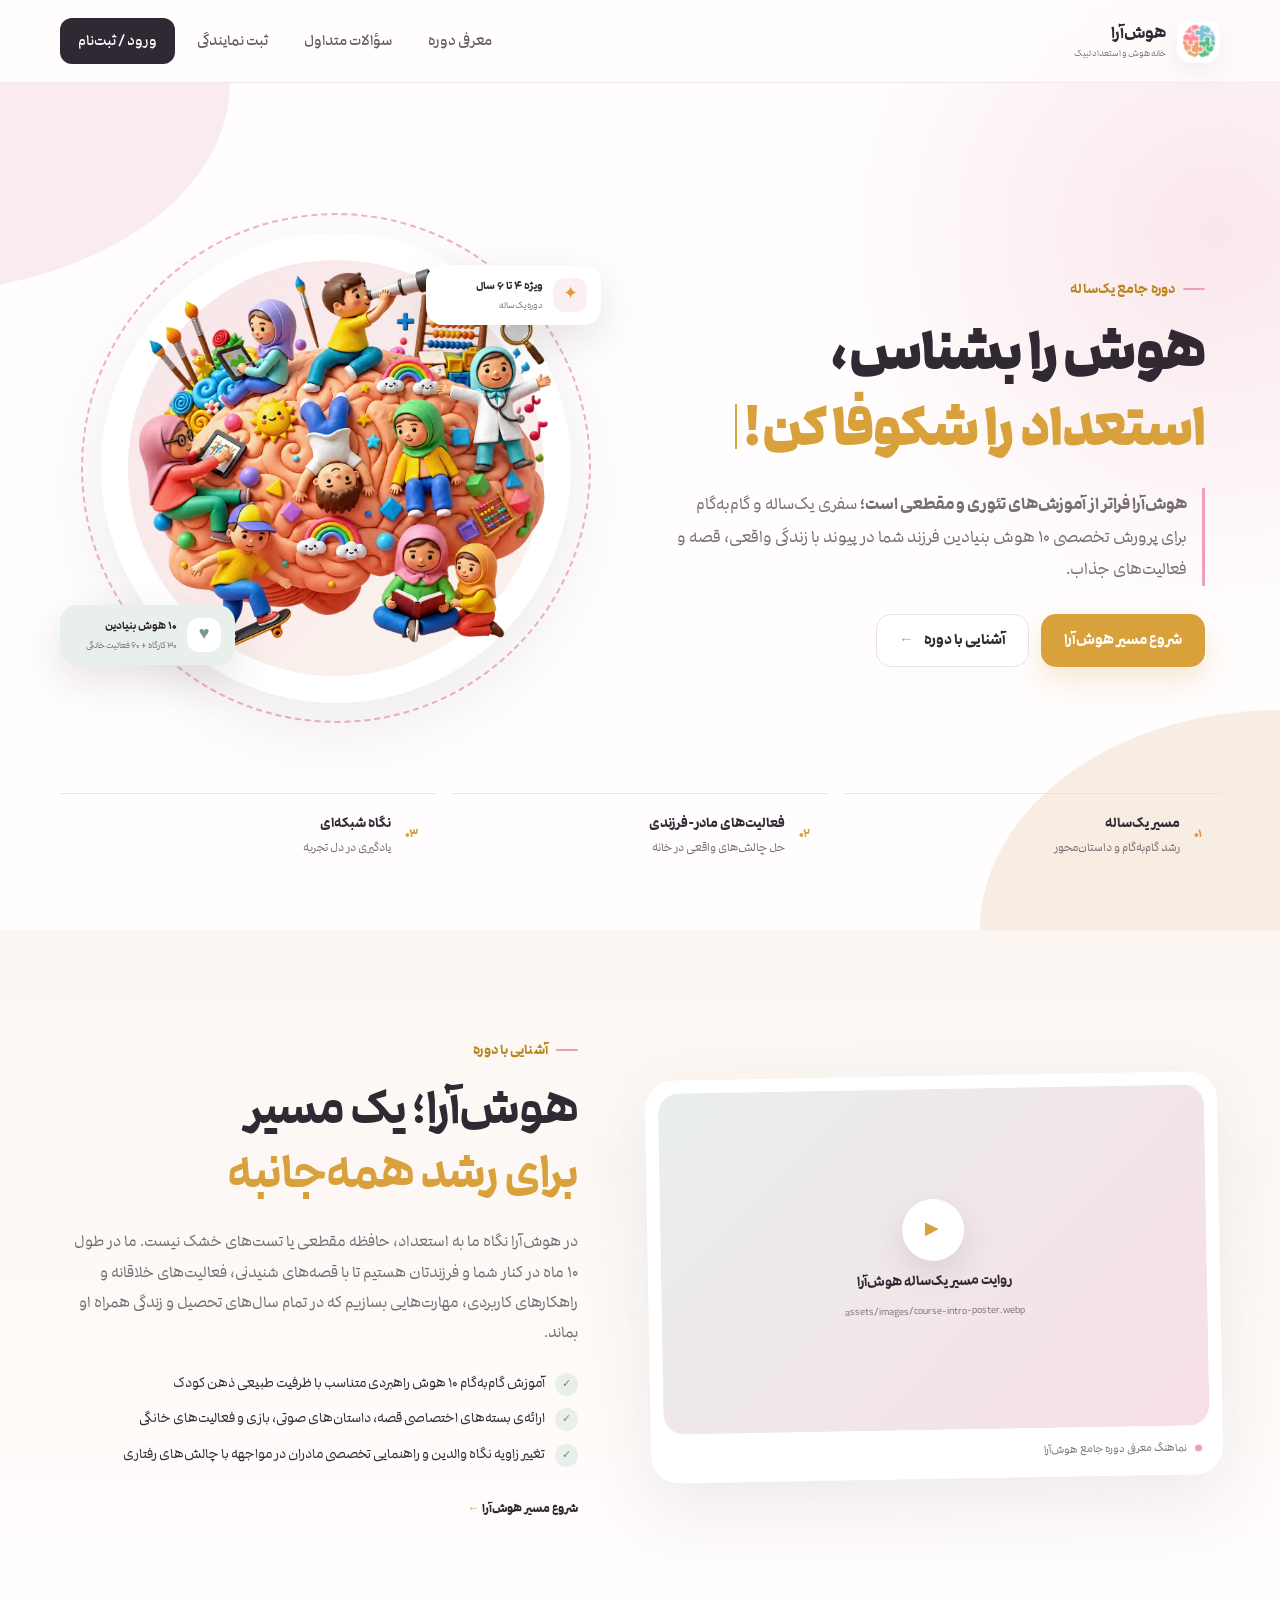
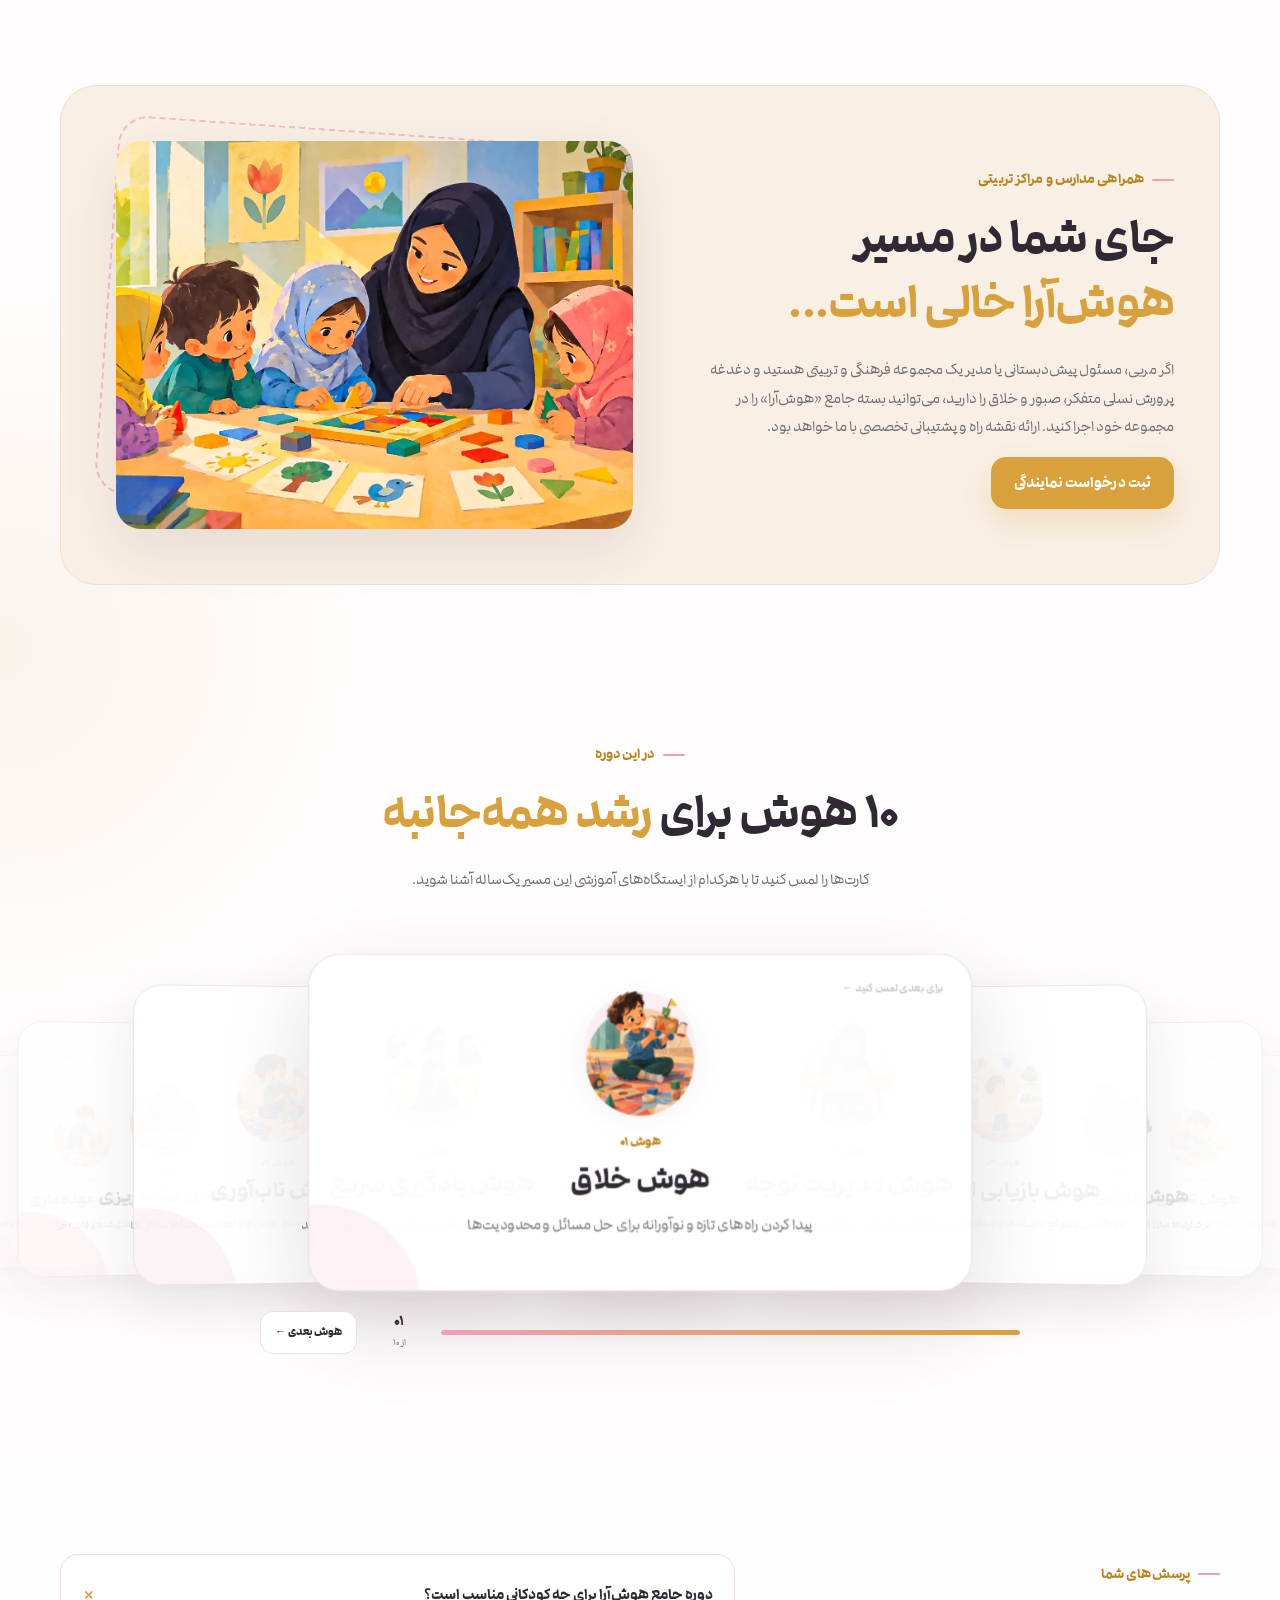
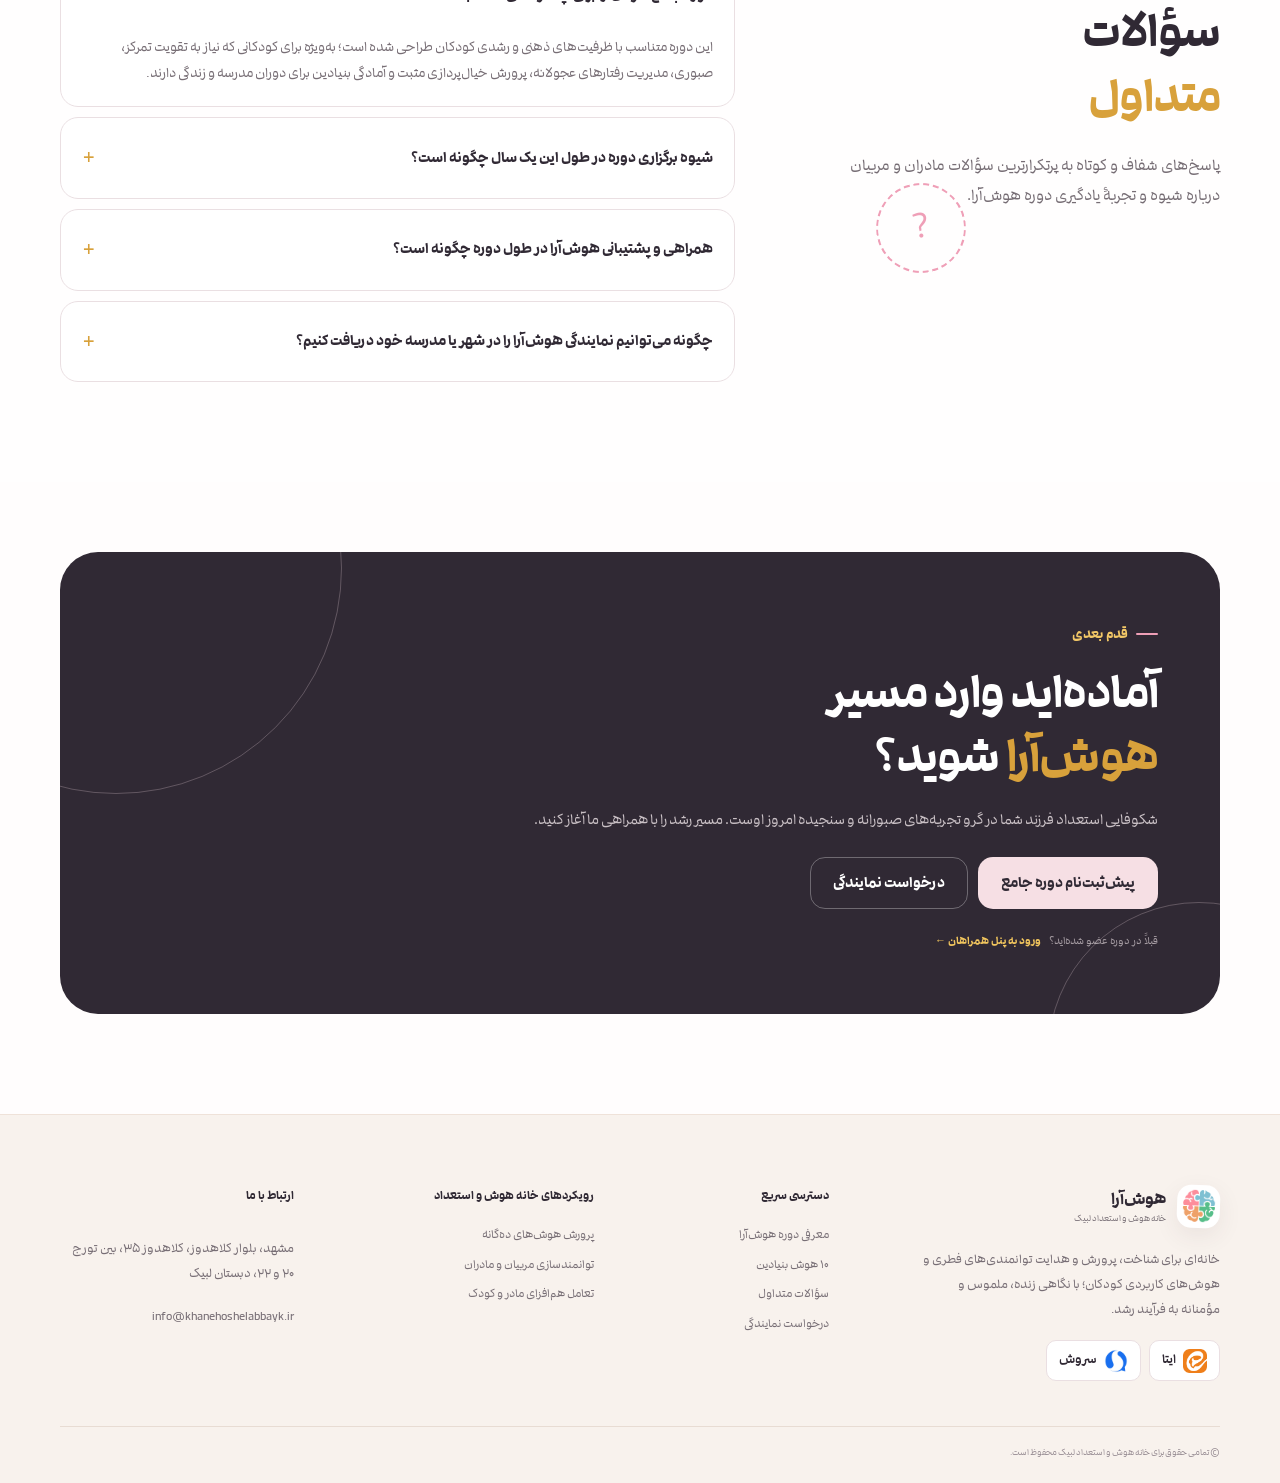
==== commit 5eb737e6: "add images" ====
--- a/index.html
+++ b/index.html
@@ -239,7 +239,7 @@
                   <div class="intelligence-card-top">
                     <span class="intelligence-hint">برای بعدی لمس کنید ←</span>
                   </div>
-                  <div class="intelligence-icon intelligence-icon--pink">✦</div>
+                  <div class="intelligence-icon intelligence-icon--pink"><img src="assets/images/10-HOOSH/هوش خلاق.webp" alt="کودکی در حال ساختن وسیله‌ای خلاقانه"></div>
                   <div class="intelligence-content">
                     <span class="intelligence-kicker">هوش ۰۱</span>
                     <h3>هوش خلاق</h3>
@@ -250,7 +250,7 @@
                 </article>
                 <article class="intelligence-card" data-index="1" tabindex="0">
                   <div class="intelligence-card-top"></div>
-                  <div class="intelligence-icon intelligence-icon--gold">◉</div>
+                  <div class="intelligence-icon intelligence-icon--gold"><img src="assets/images/10-HOOSH/هوش مدیریت توجه.webp" alt="کودکی در حال ساختن وسیله‌ای خلاقانه"></div>
                   <div class="intelligence-content">
                     <span class="intelligence-kicker">هوش ۰۲</span>
                     <h3>هوش مدیریت توجه</h3>
@@ -259,7 +259,7 @@
                 </article>
                 <article class="intelligence-card" data-index="2" tabindex="0">
                   <div class="intelligence-card-top"></div>
-                  <div class="intelligence-icon intelligence-icon--green">↺</div>
+                  <div class="intelligence-icon intelligence-icon--green"><img src="assets/images/10-HOOSH/هوش بازیابی اطلاعات.webp" alt="کودکی در حال ساختن وسیله‌ای خلاقانه"></div>
                   <div class="intelligence-content">
                     <span class="intelligence-kicker">هوش ۰۳</span>
                     <h3>هوش بازیابی اطلاعات</h3>
@@ -270,7 +270,7 @@
                 </article>
                 <article class="intelligence-card" data-index="3" tabindex="0">
                   <div class="intelligence-card-top"></div>
-                  <div class="intelligence-icon intelligence-icon--blue">⌁</div>
+                  <div class="intelligence-icon intelligence-icon--blue"><img src="assets/images/10-HOOSH/هوش روایی معنایی.webp" alt="کودکی در حال ساختن وسیله‌ای خلاقانه"></div>
                   <div class="intelligence-content">
                     <span class="intelligence-kicker">هوش ۰۴</span>
                     <h3>هوش روایی‌معنایی</h3>
@@ -279,7 +279,7 @@
                 </article>
                 <article class="intelligence-card" data-index="4" tabindex="0">
                   <div class="intelligence-card-top"></div>
-                  <div class="intelligence-icon intelligence-icon--cream">⌘</div>
+                  <div class="intelligence-icon intelligence-icon--cream"><img src="assets/images/10-HOOSH/هوش تحلیلی.webp" alt="کودکی در حال ساختن وسیله‌ای خلاقانه"></div>
                   <div class="intelligence-content">
                     <span class="intelligence-kicker">هوش ۰۵</span>
                     <h3>هوش تحلیلی</h3>
@@ -288,7 +288,7 @@
                 </article>
                 <article class="intelligence-card" data-index="5" tabindex="0">
                   <div class="intelligence-card-top"></div>
-                  <div class="intelligence-icon intelligence-icon--pink">?</div>
+                  <div class="intelligence-icon intelligence-icon--pink"><img src="assets/images/10-HOOSH/هوش انتقادی.webp" alt="کودکی در حال ساختن وسیله‌ای خلاقانه"></div>
                   <div class="intelligence-content">
                     <span class="intelligence-kicker">هوش ۰۶</span>
                     <h3>هوش انتقادی</h3>
@@ -297,7 +297,7 @@
                 </article>
                 <article class="intelligence-card" data-index="6" tabindex="0">
                   <div class="intelligence-card-top"></div>
-                  <div class="intelligence-icon intelligence-icon--gold">✓</div>
+                  <div class="intelligence-icon intelligence-icon--gold"><img src="assets/images/10-HOOSH/هوش عهده داری.webp" alt="کودکی در حال ساختن وسیله‌ای خلاقانه"></div>
                   <div class="intelligence-content">
                     <span class="intelligence-kicker">هوش ۰۷</span>
                     <h3>هوش عهده‌داری</h3>
@@ -308,7 +308,7 @@
                 </article>
                 <article class="intelligence-card" data-index="7" tabindex="0">
                   <div class="intelligence-card-top"></div>
-                  <div class="intelligence-icon intelligence-icon--green">⌗</div>
+                  <div class="intelligence-icon intelligence-icon--green"><img src="assets/images/10-HOOSH/هوش برنامه ریزی.webp" alt="کودکی در حال ساختن وسیله‌ای خلاقانه"></div>
                   <div class="intelligence-content">
                     <span class="intelligence-kicker">هوش ۰۸</span>
                     <h3>هوش برنامه‌ریزی</h3>
@@ -317,7 +317,7 @@
                 </article>
                 <article class="intelligence-card" data-index="8" tabindex="0">
                   <div class="intelligence-card-top"></div>
-                  <div class="intelligence-icon intelligence-icon--blue">↗</div>
+                  <div class="intelligence-icon intelligence-icon--blue"><img src="assets/images/10-HOOSH/هوش تاب آوری.webp" alt="کودکی در حال ساختن وسیله‌ای خلاقانه"></div>
                   <div class="intelligence-content">
                     <span class="intelligence-kicker">هوش ۰۹</span>
                     <h3>هوش تاب‌آوری</h3>
@@ -329,10 +329,10 @@
                 </article>
                 <article class="intelligence-card" data-index="9" tabindex="0">
                   <div class="intelligence-card-top"></div>
-                  <div class="intelligence-icon intelligence-icon--cream">⚡</div>
+                  <div class="intelligence-icon intelligence-icon--cream"><img src="assets/images/10-HOOSH/هوش یادگیری سریع.webp" alt="کودکی در حال ساختن وسیله‌ای خلاقانه"></div>
                   <div class="intelligence-content">
                     <span class="intelligence-kicker">هوش ۱۰</span>
-                    <h3>هوش یادگیری</h3>
+                    <h3>هوش یادگیری سریع</h3>
                     <p>یادگیری سریع از تجربه‌ها و سازگار شدن با شرایط جدید</p>
                   </div>
                 </article>
@@ -545,6 +545,9 @@
         let current = 0;
         let autoTimer = null;
         const AUTO_TIME = 8000;
+        let remainingTime = AUTO_TIME;
+        let timerStartedAt = 0;
+        let isPaused = false;
         const fa = ["۰", "۱", "۲", "۳", "۴", "۵", "۶", "۷", "۸", "۹"];
         const faNum = (n) =>
           String(n)
@@ -565,16 +568,45 @@
             card.style.zIndex = String(40 - Math.abs(delta));
           });
           counter.textContent = faNum(current + 1);
+          remainingTime = AUTO_TIME;
           progress.style.transition = "none";
           progress.style.width = "0%";
           progress.offsetWidth;
-          progress.style.transition = `width ${AUTO_TIME}ms linear`;
+          if (!isPaused) {
+            progress.style.transition = `width ${AUTO_TIME}ms linear`;
+            progress.style.width = "100%";
+          }
+        }
+
+        function startAutoPlay(duration = AUTO_TIME) {
+          clearTimeout(autoTimer);
+          if (isPaused) return;
+          remainingTime = duration;
+          timerStartedAt = performance.now();
+          autoTimer = setTimeout(() => advance(), duration);
+        }
+
+        function pauseAutoPlay() {
+          if (isPaused) return;
+          isPaused = true;
+          clearTimeout(autoTimer);
+          if (timerStartedAt) {
+            remainingTime = Math.max(0, remainingTime - (performance.now() - timerStartedAt));
+          }
+          const width = parseFloat(getComputedStyle(progress).width) || 0;
+          const total = progress.parentElement.clientWidth || 1;
+          progress.style.transition = "none";
+          progress.style.width = `${Math.min(100, (width / total) * 100)}%`;
+          progress.offsetWidth;
+        }
+
+        function resumeAutoPlay() {
+          if (!isPaused) return;
+          isPaused = false;
+          progress.style.transition = `width ${remainingTime}ms linear`;
+          progress.offsetWidth;
           progress.style.width = "100%";
-        }
-
-        function startAutoPlay() {
-          clearTimeout(autoTimer);
-          autoTimer = setTimeout(() => advance(), AUTO_TIME);
+          startAutoPlay(remainingTime);
         }
 
         function advance() {
@@ -616,6 +648,17 @@
         });
 
         next.addEventListener("click", advance);
+        cards.forEach((card) => {
+          card.addEventListener("pointerenter", pauseAutoPlay);
+          card.addEventListener("pointerleave", resumeAutoPlay);
+          card.addEventListener("pointerdown", (event) => {
+            if (event.pointerType === "touch") pauseAutoPlay();
+          });
+          card.addEventListener("pointerup", (event) => {
+            if (event.pointerType === "touch") resumeAutoPlay();
+          });
+          card.addEventListener("pointercancel", resumeAutoPlay);
+        });
         show(0);
         startAutoPlay();
       })();
--- a/css/styles.css
+++ b/css/styles.css
@@ -2553,6 +2553,15 @@
   }
 }
 
+@media (min-width: 1000px) {
+  .student-lesson-page .panel-nav,
+  .student-lesson-page .panel-main {
+    width:min(1000px, calc(100% - 300px));
+    margin-inline:auto;
+    transform:translateX(-122.5px);
+  }
+}
+
 
 /* ================================
    10 INTELLIGENCES CARD DECK
@@ -2589,8 +2598,12 @@
 .intelligence-card-top { position:absolute; top:22px; right:26px; left:26px; display:flex; justify-content:space-between; align-items:center; }
 .intelligence-number { font-size:12px; font-weight:800; color:var(--gold-dark); letter-spacing:.08em; }
 .intelligence-hint { color:#aa9da3; font-size:10px; opacity:.9; }
-.intelligence-icon { width:104px; height:104px; display:grid; place-items:center; border-radius:50%; font-size:42px; line-height:1; box-shadow:0 12px 30px rgba(72,51,60,.07); }
+.intelligence-icon { width:104px; height:104px; display:grid; place-items:center; border-radius:50%; font-size:42px; line-height:1; box-shadow:0 12px 30px rgba(72,51,60,.07); overflow:visible; }
 .intelligence-icon--pink { background:var(--pink-soft); color:var(--pink-strong); }
+.intelligence-icon img {
+  display:block; width:112%; height:112%; max-width:none; object-fit:contain;
+  object-position:center; position:relative; z-index:1;
+}
 .intelligence-icon--gold { background:#fbf3df; color:var(--gold); }
 .intelligence-icon--green { background:var(--green-soft); color:#789582; }
 .intelligence-icon--blue { background:#eaf2f4; color:#6c9cab; }
@@ -2694,3 +2707,6 @@
 @media (prefers-reduced-motion: reduce) {
   .video-card { animation:none; }
 }
+
+.side-nav-icon svg { width:17px; height:17px; fill:none; stroke:currentColor; stroke-width:1.7; stroke-linecap:round; stroke-linejoin:round; }
+.panel-bottom-links > div > span svg { width:19px; height:19px; fill:none; stroke:currentColor; stroke-width:1.7; stroke-linecap:round; stroke-linejoin:round; }
